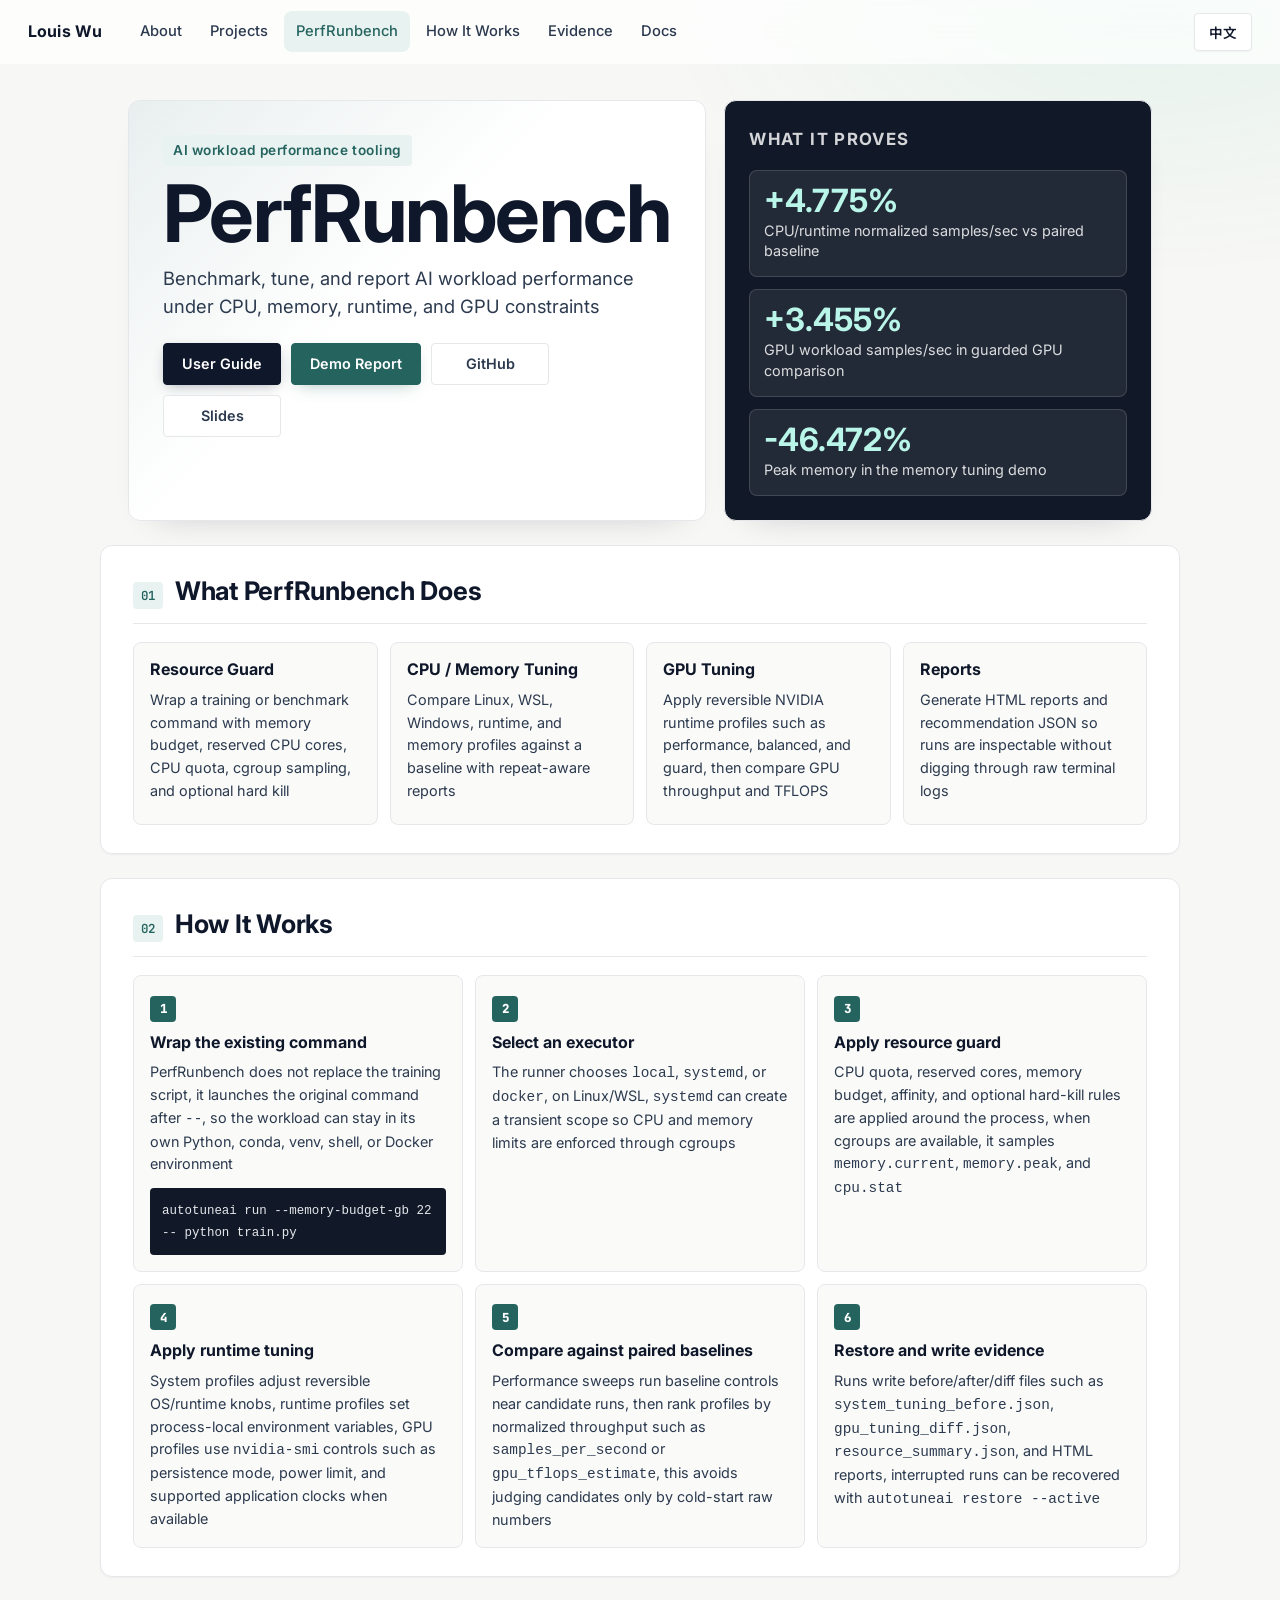
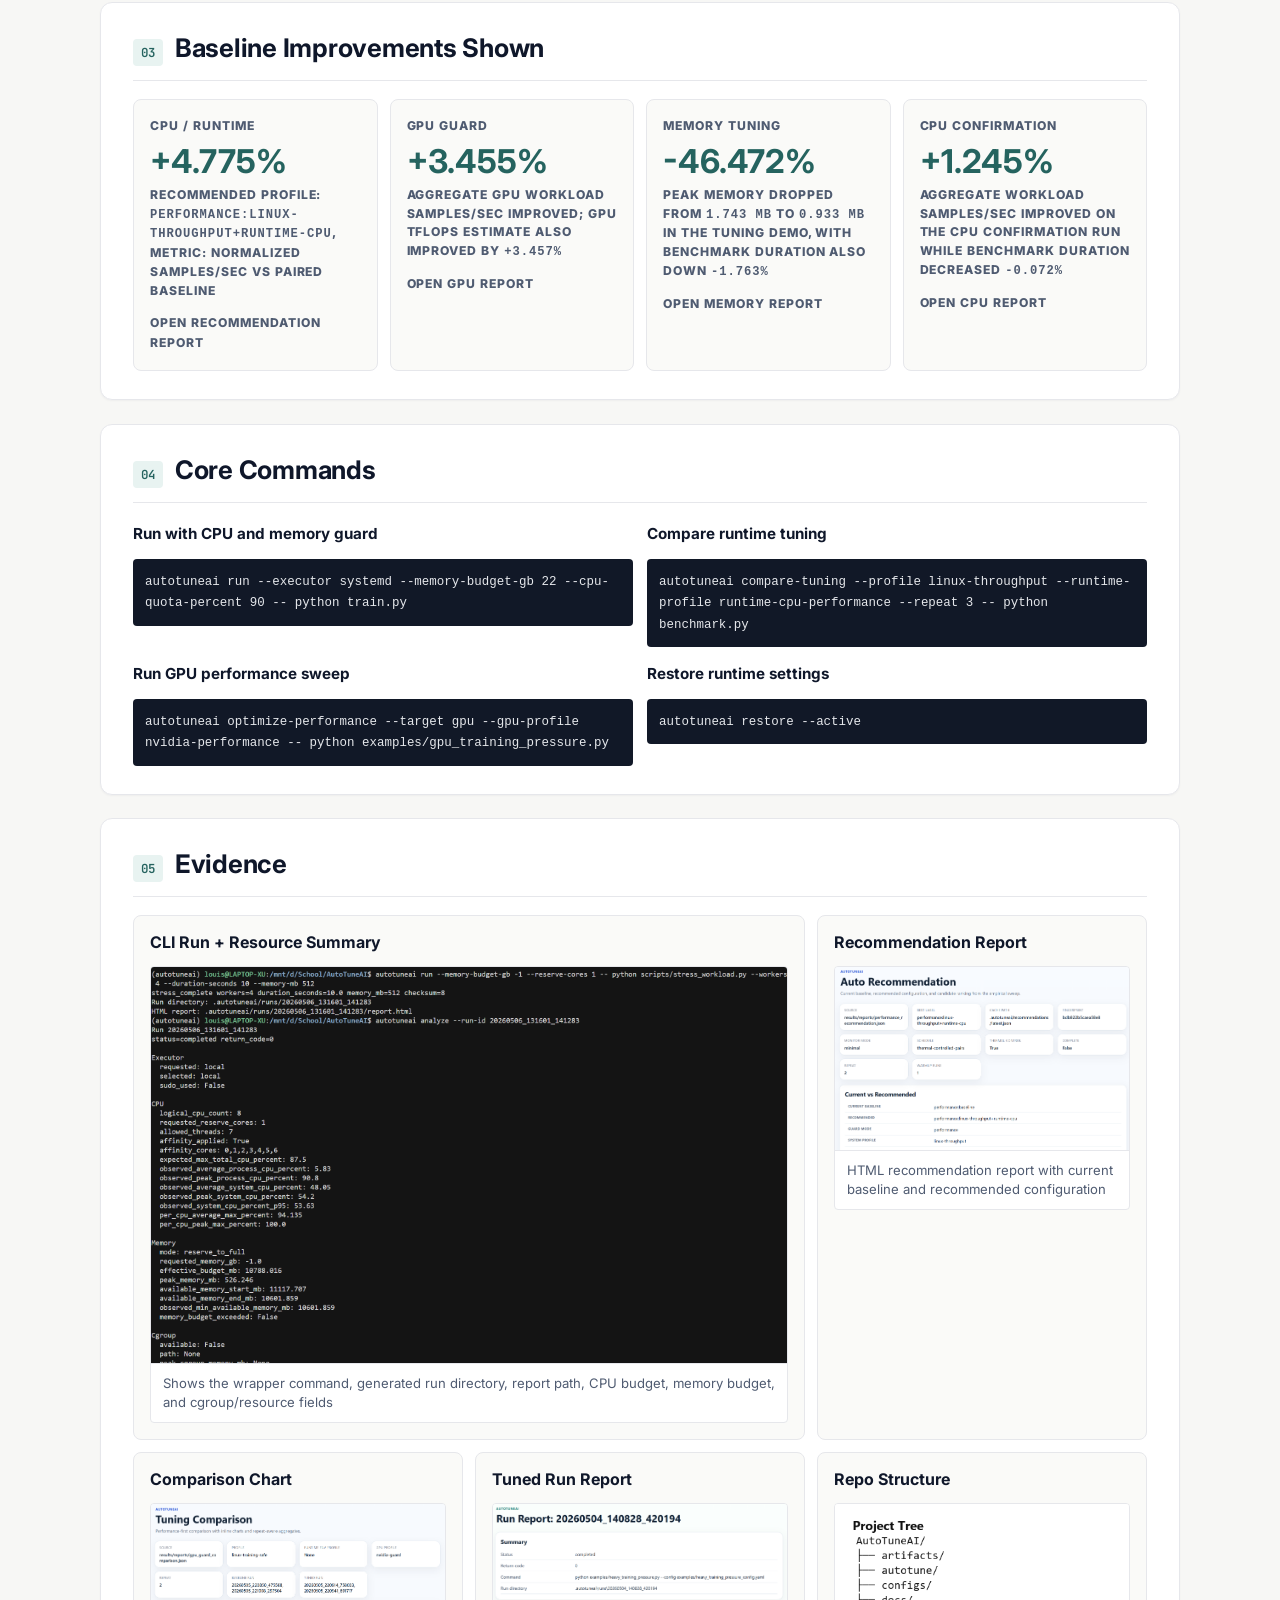
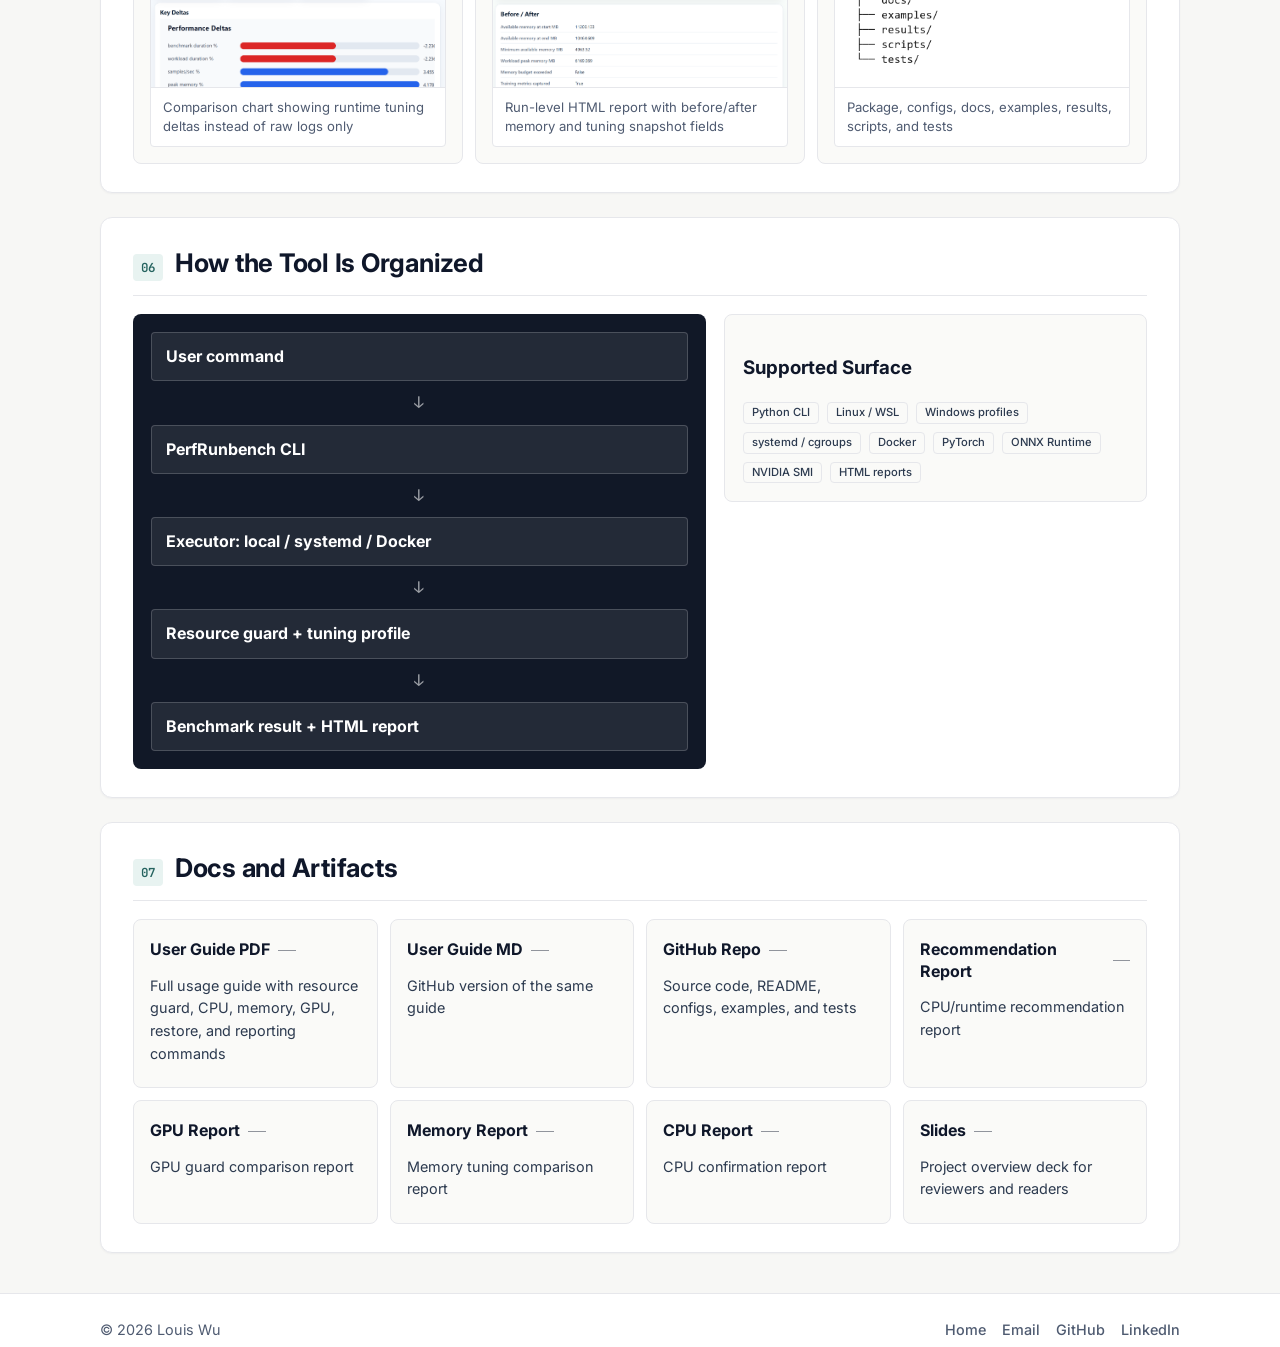
==== ai-systems.html @ 283fecc7 "Track section and component views" ====
<!DOCTYPE html>
<html lang="en">
<head>
  <meta charset="UTF-8">
  <meta name="viewport" content="width=device-width, initial-scale=1.0">
  <meta name="description" content="PerfRunbench project page: resource guard, CPU tuning, memory tuning, GPU tuning, benchmark automation, and HTML reports.">
  <title class="lang-en">PerfRunbench - AI Performance Tooling</title>
  <title class="lang-zh-TW">PerfRunbench - AI 效能工具</title>
  <link rel="preconnect" href="https://fonts.googleapis.com">
  <link rel="preconnect" href="https://fonts.gstatic.com" crossorigin>
  <link href="https://fonts.googleapis.com/css2?family=Inter:wght@400;500;600;700;800&family=Noto+Sans+TC:wght@400;500;700;800&family=JetBrains+Mono:wght@400;500&display=swap" rel="stylesheet">
  <link rel="stylesheet" href="styles.css">

  <!-- Google Analytics -->
  <script async src="https://www.googletagmanager.com/gtag/js?id=G-3Z41G18VKJ"></script>
  <script>
    window.dataLayer = window.dataLayer || [];
    function gtag(){dataLayer.push(arguments);}
    gtag('js', new Date());
    gtag('config', 'G-3Z41G18VKJ');
  </script>
</head>
<body class="lang-en systems-page">

  <header class="topbar" id="topbar">
    <a href="index.html#top" class="brand" aria-label="Home">
      <span class="brand-name">Louis Wu</span>
    </a>

    <nav class="nav-links" aria-label="Primary">
      <a href="index.html#about"><span class="lang-en">About</span><span class="lang-zh-TW">關於</span></a>
      <a href="index.html#projects"><span class="lang-en">Projects</span><span class="lang-zh-TW">專案</span></a>
      <a class="active" href="ai-systems.html">PerfRunbench</a>
      <a href="#how-it-works"><span class="lang-en">How It Works</span><span class="lang-zh-TW">運作方式</span></a>
      <a href="#evidence"><span class="lang-en">Evidence</span><span class="lang-zh-TW">佐證</span></a>
      <a href="#docs"><span class="lang-en">Docs</span><span class="lang-zh-TW">文件</span></a>
    </nav>

    <div class="topbar-actions">
      <button id="lang-switch" type="button" aria-label="Switch language">
        <span id="lang-switch-label">中文</span>
      </button>
      <button id="nav-toggle" class="nav-toggle" type="button" aria-label="Open menu" aria-expanded="false">
        <span></span><span></span><span></span>
      </button>
    </div>
  </header>

  <main id="top">
    <section class="project-hero reveal" data-analytics-section="perfrunbench_hero">
      <div class="project-hero-copy">
        <span class="eyebrow">
          <span class="lang-en">AI workload performance tooling</span>
          <span class="lang-zh-TW">AI 工作負載效能工具</span>
        </span>
        <h1>PerfRunbench</h1>
        <p class="project-lede">
          <span class="lang-en">Benchmark, tune, and report AI workload performance under CPU, memory, runtime, and GPU constraints</span>
          <span class="lang-zh-TW">在 CPU、記憶體、runtime 與 GPU 條件限制下，對 AI 工作負載進行 benchmark、調校與報告產出</span>
        </p>
        <div class="project-actions">
          <a class="btn btn-primary" href="assets/perfrunbench/docs/perfrunbench-user-guide.pdf" target="_blank" rel="noopener">
            <span class="lang-en">User Guide</span>
            <span class="lang-zh-TW">使用指南</span>
          </a>
          <a class="btn btn-secondary" href="assets/perfrunbench/reports/report-comparison.html" target="_blank" rel="noopener">
            <span class="lang-en">Demo Report</span>
            <span class="lang-zh-TW">Demo 報告</span>
          </a>
          <a class="btn btn-ghost" href="https://github.com/xuwwwww/PerfRunbench" target="_blank" rel="noopener">GitHub</a>
          <a class="btn btn-ghost" href="assets/perfrunbench/docs/perfrunbench-slides.pdf" target="_blank" rel="noopener">
            <span class="lang-en">Slides</span>
            <span class="lang-zh-TW">簡報</span>
          </a>
        </div>
      </div>
      <div class="project-hero-panel">
        <h2>
          <span class="lang-en">What it proves</span>
          <span class="lang-zh-TW">目前佐證</span>
        </h2>
        <div class="metric-list">
          <div>
            <strong>+4.775%</strong>
            <span class="lang-en">CPU/runtime normalized samples/sec vs paired baseline</span>
            <span class="lang-zh-TW">CPU/runtime normalized samples/sec 相較 paired baseline 提升</span>
          </div>
          <div>
            <strong>+3.455%</strong>
            <span class="lang-en">GPU workload samples/sec in guarded GPU comparison</span>
            <span class="lang-zh-TW">GPU guard comparison 中 workload samples/sec 提升</span>
          </div>
          <div>
            <strong>-46.472%</strong>
            <span class="lang-en">Peak memory in the memory tuning demo</span>
            <span class="lang-zh-TW">memory tuning demo 中 peak memory 降低</span>
          </div>
        </div>
      </div>
    </section>

    <section class="card-section reveal" data-analytics-section="perfrunbench_proof">
      <div class="section-head">
        <span class="section-tag">01</span>
        <h2 class="section-title">
          <span class="lang-en">What PerfRunbench Does</span>
          <span class="lang-zh-TW">PerfRunbench 能做什麼</span>
        </h2>
      </div>
      <div class="capability-grid">
        <article class="systems-card">
          <h3>Resource Guard</h3>
          <p>
            <span class="lang-en">Wrap a training or benchmark command with memory budget, reserved CPU cores, CPU quota, cgroup sampling, and optional hard kill</span>
            <span class="lang-zh-TW">包住原本的 training 或 benchmark command，加入 memory budget、reserved CPU cores、CPU quota、cgroup sampling 與 optional hard kill</span>
          </p>
        </article>
        <article class="systems-card">
          <h3>CPU / Memory Tuning</h3>
          <p>
            <span class="lang-en">Compare Linux, WSL, Windows, runtime, and memory profiles against a baseline with repeat-aware reports</span>
            <span class="lang-zh-TW">把 Linux、WSL、Windows、runtime、memory profiles 跟 baseline 比較，並輸出 repeat-aware reports</span>
          </p>
        </article>
        <article class="systems-card">
          <h3>GPU Tuning</h3>
          <p>
            <span class="lang-en">Apply reversible NVIDIA runtime profiles such as performance, balanced, and guard, then compare GPU throughput and TFLOPS</span>
            <span class="lang-zh-TW">套用可還原的 NVIDIA runtime profiles，例如 performance、balanced、guard，並比較 GPU throughput 與 TFLOPS</span>
          </p>
        </article>
        <article class="systems-card">
          <h3>Reports</h3>
          <p>
            <span class="lang-en">Generate HTML reports and recommendation JSON so runs are inspectable without digging through raw terminal logs</span>
            <span class="lang-zh-TW">產生 HTML reports 與 recommendation JSON，讓結果不用翻 raw terminal logs 也能檢查</span>
          </p>
        </article>
      </div>
    </section>

    <section id="how-it-works" class="card-section reveal">
      <div class="section-head">
        <span class="section-tag">02</span>
        <h2 class="section-title">
          <span class="lang-en">How It Works</span>
          <span class="lang-zh-TW">如何做到</span>
        </h2>
      </div>
      <div class="mechanism-grid">
        <article class="mechanism-card">
          <span class="mechanism-step">1</span>
          <h3>
            <span class="lang-en">Wrap the existing command</span>
            <span class="lang-zh-TW">包住原本的 command</span>
          </h3>
          <p>
            <span class="lang-en">PerfRunbench does not replace the training script, it launches the original command after <code>--</code>, so the workload can stay in its own Python, conda, venv, shell, or Docker environment</span>
            <span class="lang-zh-TW">PerfRunbench 不取代 training script，而是在 <code>--</code> 後啟動原本的 command，因此 workload 可以保留自己的 Python、conda、venv、shell 或 Docker 環境</span>
          </p>
          <pre class="code-block"><code>autotuneai run --memory-budget-gb 22 -- python train.py</code></pre>
        </article>
        <article class="mechanism-card">
          <span class="mechanism-step">2</span>
          <h3>
            <span class="lang-en">Select an executor</span>
            <span class="lang-zh-TW">選擇 executor</span>
          </h3>
          <p>
            <span class="lang-en">The runner chooses <code>local</code>, <code>systemd</code>, or <code>docker</code>, on Linux/WSL, <code>systemd</code> can create a transient scope so CPU and memory limits are enforced through cgroups</span>
            <span class="lang-zh-TW">Runner 會選擇 <code>local</code>、<code>systemd</code> 或 <code>docker</code>，在 Linux/WSL 上，<code>systemd</code> 可以建立 transient scope，透過 cgroups 執行 CPU 與 memory limits</span>
          </p>
        </article>
        <article class="mechanism-card">
          <span class="mechanism-step">3</span>
          <h3>
            <span class="lang-en">Apply resource guard</span>
            <span class="lang-zh-TW">套用 resource guard</span>
          </h3>
          <p>
            <span class="lang-en">CPU quota, reserved cores, memory budget, affinity, and optional hard-kill rules are applied around the process, when cgroups are available, it samples <code>memory.current</code>, <code>memory.peak</code>, and <code>cpu.stat</code></span>
            <span class="lang-zh-TW">在 process 外層套用 CPU quota、reserved cores、memory budget、affinity 與 optional hard-kill，若可使用 cgroups，會取樣 <code>memory.current</code>、<code>memory.peak</code> 與 <code>cpu.stat</code></span>
          </p>
        </article>
        <article class="mechanism-card">
          <span class="mechanism-step">4</span>
          <h3>
            <span class="lang-en">Apply runtime tuning</span>
            <span class="lang-zh-TW">套用 runtime tuning</span>
          </h3>
          <p>
            <span class="lang-en">System profiles adjust reversible OS/runtime knobs, runtime profiles set process-local environment variables, GPU profiles use <code>nvidia-smi</code> controls such as persistence mode, power limit, and supported application clocks when available</span>
            <span class="lang-zh-TW">System profiles 會調整可還原的 OS/runtime knobs；runtime profiles 會設定 process-local environment variables；GPU profiles 會在可用時透過 <code>nvidia-smi</code> 控制 persistence mode、power limit 與 supported application clocks</span>
          </p>
        </article>
        <article class="mechanism-card">
          <span class="mechanism-step">5</span>
          <h3>
            <span class="lang-en">Compare against paired baselines</span>
            <span class="lang-zh-TW">用 paired baselines 比較</span>
          </h3>
          <p>
            <span class="lang-en">Performance sweeps run baseline controls near candidate runs, then rank profiles by normalized throughput such as <code>samples_per_second</code> or <code>gpu_tflops_estimate</code>, this avoids judging candidates only by cold-start raw numbers</span>
            <span class="lang-zh-TW">Performance sweeps 會在 candidate 附近插入 baseline controls，再用 normalized throughput，例如 <code>samples_per_second</code> 或 <code>gpu_tflops_estimate</code> 排名，避免只看 cold-start raw numbers</span>
          </p>
        </article>
        <article class="mechanism-card">
          <span class="mechanism-step">6</span>
          <h3>
            <span class="lang-en">Restore and write evidence</span>
            <span class="lang-zh-TW">還原並輸出佐證</span>
          </h3>
          <p>
            <span class="lang-en">Runs write before/after/diff files such as <code>system_tuning_before.json</code>, <code>gpu_tuning_diff.json</code>, <code>resource_summary.json</code>, and HTML reports, interrupted runs can be recovered with <code>autotuneai restore --active</code></span>
            <span class="lang-zh-TW">每次 run 會輸出 before/after/diff 檔案，例如 <code>system_tuning_before.json</code>、<code>gpu_tuning_diff.json</code>、<code>resource_summary.json</code> 與 HTML reports，中斷後可用 <code>autotuneai restore --active</code> 復原</span>
          </p>
        </article>
      </div>
    </section>

    <section class="card-section reveal" data-analytics-section="perfrunbench_improvements">
      <div class="section-head">
        <span class="section-tag">03</span>
        <h2 class="section-title">
          <span class="lang-en">Baseline Improvements Shown</span>
          <span class="lang-zh-TW">目前 baseline improvement 佐證</span>
        </h2>
      </div>
      <div class="proof-grid">
        <article class="proof-card">
          <span>CPU / Runtime</span>
          <strong>+4.775%</strong>
          <p>
            <span class="lang-en">Recommended profile: <code>performance:linux-throughput+runtime-cpu</code>, metric: normalized samples/sec vs paired baseline</span>
            <span class="lang-zh-TW">推薦 profile：<code>performance:linux-throughput+runtime-cpu</code>，指標是相對 paired baseline 的 normalized samples/sec</span>
          </p>
          <a href="assets/perfrunbench/reports/report-comparison.html" target="_blank" rel="noopener">
            <span class="lang-en">Open recommendation report</span>
            <span class="lang-zh-TW">開啟 recommendation report</span>
          </a>
        </article>
        <article class="proof-card">
          <span>GPU Guard</span>
          <strong>+3.455%</strong>
          <p>
            <span class="lang-en">Aggregate GPU workload samples/sec improved; GPU TFLOPS estimate also improved by <code>+3.457%</code></span>
            <span class="lang-zh-TW">Aggregate GPU workload samples/sec 提升；GPU TFLOPS estimate 也提升 <code>+3.457%</code></span>
          </p>
          <a href="assets/perfrunbench/reports/gpu-guard-comparison.html" target="_blank" rel="noopener">
            <span class="lang-en">Open GPU report</span>
            <span class="lang-zh-TW">開啟 GPU report</span>
          </a>
        </article>
        <article class="proof-card">
          <span>Memory Tuning</span>
          <strong>-46.472%</strong>
          <p>
            <span class="lang-en">Peak memory dropped from <code>1.743 MB</code> to <code>0.933 MB</code> in the tuning demo, with benchmark duration also down <code>-1.763%</code></span>
            <span class="lang-zh-TW">在 tuning demo 中，peak memory 從 <code>1.743 MB</code> 降到 <code>0.933 MB</code>，benchmark duration 也下降 <code>-1.763%</code></span>
          </p>
          <a href="assets/perfrunbench/reports/memory-tuning-comparison.html" target="_blank" rel="noopener">
            <span class="lang-en">Open memory report</span>
            <span class="lang-zh-TW">開啟 memory report</span>
          </a>
        </article>
        <article class="proof-card">
          <span>CPU Confirmation</span>
          <strong>+1.245%</strong>
          <p>
            <span class="lang-en">Aggregate workload samples/sec improved on the CPU confirmation run while benchmark duration decreased <code>-0.072%</code></span>
            <span class="lang-zh-TW">CPU confirmation run 的 aggregate workload samples/sec 提升，同時 benchmark duration 下降 <code>-0.072%</code></span>
          </p>
          <a href="assets/perfrunbench/reports/cpu-performance-confirm.html" target="_blank" rel="noopener">
            <span class="lang-en">Open CPU report</span>
            <span class="lang-zh-TW">開啟 CPU report</span>
          </a>
        </article>
      </div>
    </section>

    <section class="card-section reveal" data-analytics-section="perfrunbench_commands">
      <div class="section-head">
        <span class="section-tag">04</span>
        <h2 class="section-title">
          <span class="lang-en">Core Commands</span>
          <span class="lang-zh-TW">核心指令</span>
        </h2>
      </div>
      <div class="command-grid">
        <div>
          <h3>
            <span class="lang-en">Run with CPU and memory guard</span>
            <span class="lang-zh-TW">使用 CPU 與 memory guard 執行</span>
          </h3>
          <pre class="code-block"><code>autotuneai run --executor systemd --memory-budget-gb 22 --cpu-quota-percent 90 -- python train.py</code></pre>
        </div>
        <div>
          <h3>
            <span class="lang-en">Compare runtime tuning</span>
            <span class="lang-zh-TW">比較 runtime tuning</span>
          </h3>
          <pre class="code-block"><code>autotuneai compare-tuning --profile linux-throughput --runtime-profile runtime-cpu-performance --repeat 3 -- python benchmark.py</code></pre>
        </div>
        <div>
          <h3>
            <span class="lang-en">Run GPU performance sweep</span>
            <span class="lang-zh-TW">執行 GPU performance sweep</span>
          </h3>
          <pre class="code-block"><code>autotuneai optimize-performance --target gpu --gpu-profile nvidia-performance -- python examples/gpu_training_pressure.py</code></pre>
        </div>
        <div>
          <h3>
            <span class="lang-en">Restore runtime settings</span>
            <span class="lang-zh-TW">還原 runtime settings</span>
          </h3>
          <pre class="code-block"><code>autotuneai restore --active</code></pre>
        </div>
      </div>
    </section>

    <section id="evidence" class="card-section reveal">
      <div class="section-head">
        <span class="section-tag">05</span>
        <h2 class="section-title">
          <span class="lang-en">Evidence</span>
          <span class="lang-zh-TW">佐證</span>
        </h2>
      </div>
      <div class="evidence-grid">
        <article class="evidence-card evidence-card-wide">
          <h3>
            <span class="lang-en">CLI Run + Resource Summary</span>
            <span class="lang-zh-TW">CLI 執行與 resource summary</span>
          </h3>
          <figure class="evidence-figure">
            <img src="assets/perfrunbench/screenshots/perfrunbench-cli-run.png" alt="PerfRunbench CLI run and resource analysis output">
            <figcaption>
              <span class="lang-en">Shows the wrapper command, generated run directory, report path, CPU budget, memory budget, and cgroup/resource fields</span>
              <span class="lang-zh-TW">顯示 wrapper command、產生的 run directory、report path、CPU budget、memory budget 與 cgroup/resource 欄位</span>
            </figcaption>
          </figure>
        </article>
        <article class="evidence-card">
          <h3>
            <span class="lang-en">Recommendation Report</span>
            <span class="lang-zh-TW">Recommendation report</span>
          </h3>
          <figure class="evidence-figure">
            <img src="assets/perfrunbench/screenshots/perfrunbench-report-home.png" alt="PerfRunbench auto recommendation report">
            <figcaption>
              <span class="lang-en">HTML recommendation report with current baseline and recommended configuration</span>
              <span class="lang-zh-TW">HTML recommendation report，包含 current baseline 與 recommended configuration</span>
            </figcaption>
          </figure>
        </article>
        <article class="evidence-card">
          <h3>
            <span class="lang-en">Comparison Chart</span>
            <span class="lang-zh-TW">Comparison chart</span>
          </h3>
          <figure class="evidence-figure">
            <img src="assets/perfrunbench/screenshots/perfrunbench-comparison-chart.png" alt="PerfRunbench tuning comparison chart">
            <figcaption>
              <span class="lang-en">Comparison chart showing runtime tuning deltas instead of raw logs only</span>
              <span class="lang-zh-TW">以 chart 顯示 runtime tuning deltas，而不只是 raw logs</span>
            </figcaption>
          </figure>
        </article>
        <article class="evidence-card">
          <h3>
            <span class="lang-en">Tuned Run Report</span>
            <span class="lang-zh-TW">Tuned run report</span>
          </h3>
          <figure class="evidence-figure">
            <img src="assets/perfrunbench/screenshots/latest_tuned_run_report.png" alt="PerfRunbench tuned run report">
            <figcaption>
              <span class="lang-en">Run-level HTML report with before/after memory and tuning snapshot fields</span>
              <span class="lang-zh-TW">Run-level HTML report，包含 before/after memory 與 tuning snapshot 欄位</span>
            </figcaption>
          </figure>
        </article>
        <article class="evidence-card">
          <h3>
            <span class="lang-en">Repo Structure</span>
            <span class="lang-zh-TW">Repo 結構</span>
          </h3>
          <figure class="evidence-figure">
            <img src="assets/perfrunbench/screenshots/perfrunbench-repo-structure.png" alt="PerfRunbench repository structure">
            <figcaption>
              <span class="lang-en">Package, configs, docs, examples, results, scripts, and tests</span>
              <span class="lang-zh-TW">包含 package、configs、docs、examples、results、scripts 與 tests</span>
            </figcaption>
          </figure>
        </article>
      </div>
    </section>

    <section class="card-section reveal" data-analytics-section="perfrunbench_architecture">
      <div class="section-head">
        <span class="section-tag">06</span>
        <h2 class="section-title">
          <span class="lang-en">How the Tool Is Organized</span>
          <span class="lang-zh-TW">工具架構</span>
        </h2>
      </div>
      <div class="architecture-layout compact-architecture">
        <div class="architecture-flow" aria-label="PerfRunbench architecture flow">
          <div class="flow-node">
            <span class="lang-en">User command</span>
            <span class="lang-zh-TW">使用者 command</span>
          </div>
          <div class="flow-arrow">↓</div>
          <div class="flow-node">PerfRunbench CLI</div>
          <div class="flow-arrow">↓</div>
          <div class="flow-node">Executor: local / systemd / Docker</div>
          <div class="flow-arrow">↓</div>
          <div class="flow-node">
            <span class="lang-en">Resource guard + tuning profile</span>
            <span class="lang-zh-TW">Resource guard + tuning profile</span>
          </div>
          <div class="flow-arrow">↓</div>
          <div class="flow-node">
            <span class="lang-en">Benchmark result + HTML report</span>
            <span class="lang-zh-TW">Benchmark result + HTML report</span>
          </div>
        </div>
        <div class="stack-panel">
          <h3>
            <span class="lang-en">Supported Surface</span>
            <span class="lang-zh-TW">支援範圍</span>
          </h3>
          <div class="stack-list">
            <span class="tag">Python CLI</span>
            <span class="tag">Linux / WSL</span>
            <span class="tag">Windows profiles</span>
            <span class="tag">systemd / cgroups</span>
            <span class="tag">Docker</span>
            <span class="tag">PyTorch</span>
            <span class="tag">ONNX Runtime</span>
            <span class="tag">NVIDIA SMI</span>
            <span class="tag">HTML reports</span>
          </div>
        </div>
      </div>
    </section>

    <section id="docs" class="card-section reveal">
      <div class="section-head">
        <span class="section-tag">07</span>
        <h2 class="section-title">
          <span class="lang-en">Docs and Artifacts</span>
          <span class="lang-zh-TW">文件與成果</span>
        </h2>
      </div>
      <div class="link-grid docs-grid">
        <a class="link-card" href="assets/perfrunbench/docs/perfrunbench-user-guide.pdf" target="_blank" rel="noopener">
          <h3><span class="lang-en">User Guide PDF</span><span class="lang-zh-TW">使用指南 PDF</span></h3>
          <p><span class="lang-en">Full usage guide with resource guard, CPU, memory, GPU, restore, and reporting commands</span><span class="lang-zh-TW">完整使用指南，包含 resource guard、CPU、memory、GPU、restore 與 reporting commands</span></p>
        </a>
        <a class="link-card" href="https://github.com/xuwwwww/PerfRunbench/blob/main/USER_GUIDE.md" target="_blank" rel="noopener">
          <h3>User Guide MD</h3>
          <p><span class="lang-en">GitHub version of the same guide</span><span class="lang-zh-TW">GitHub 上的 Markdown 版使用指南</span></p>
        </a>
        <a class="link-card" href="https://github.com/xuwwwww/PerfRunbench" target="_blank" rel="noopener">
          <h3>GitHub Repo</h3>
          <p><span class="lang-en">Source code, README, configs, examples, and tests</span><span class="lang-zh-TW">原始碼、README、configs、examples 與 tests</span></p>
        </a>
        <a class="link-card" href="assets/perfrunbench/reports/report-comparison.html" target="_blank" rel="noopener">
          <h3><span class="lang-en">Recommendation Report</span><span class="lang-zh-TW">Recommendation report</span></h3>
          <p><span class="lang-en">CPU/runtime recommendation report</span><span class="lang-zh-TW">CPU/runtime recommendation report</span></p>
        </a>
        <a class="link-card" href="assets/perfrunbench/reports/gpu-guard-comparison.html" target="_blank" rel="noopener">
          <h3>GPU Report</h3>
          <p><span class="lang-en">GPU guard comparison report</span><span class="lang-zh-TW">GPU guard comparison report</span></p>
        </a>
        <a class="link-card" href="assets/perfrunbench/reports/memory-tuning-comparison.html" target="_blank" rel="noopener">
          <h3>Memory Report</h3>
          <p><span class="lang-en">Memory tuning comparison report</span><span class="lang-zh-TW">Memory tuning comparison report</span></p>
        </a>
        <a class="link-card" href="assets/perfrunbench/reports/cpu-performance-confirm.html" target="_blank" rel="noopener">
          <h3>CPU Report</h3>
          <p><span class="lang-en">CPU confirmation report</span><span class="lang-zh-TW">CPU confirmation report</span></p>
        </a>
        <a class="link-card" href="assets/perfrunbench/docs/perfrunbench-slides.pdf" target="_blank" rel="noopener">
          <h3><span class="lang-en">Slides</span><span class="lang-zh-TW">簡報</span></h3>
          <p><span class="lang-en">Project overview deck for reviewers and readers</span><span class="lang-zh-TW">給審閱者與讀者快速了解專案的簡報</span></p>
        </a>
      </div>
    </section>
  </main>

  <footer class="site-footer">
    <div class="footer-inner">
      <div>© 2026 Louis Wu</div>
      <div class="footer-links">
        <a href="index.html">Home</a>
        <a href="mailto:louis20030920@gmail.com">Email</a>
        <a href="https://github.com/xuwwwww" target="_blank" rel="noopener">GitHub</a>
        <a href="https://www.linkedin.com/in/louis-wu-65ba6b270/" target="_blank" rel="noopener">LinkedIn</a>
      </div>
    </div>
  </footer>

  <div class="modal-backdrop" id="project-modal" aria-hidden="true">
    <div class="modal-panel" role="dialog" aria-modal="true" aria-labelledby="modal-title">
      <button class="modal-close" id="modal-close" aria-label="Close">
        <span aria-hidden="true">×</span>
      </button>
      <div class="modal-scroll">
        <div class="modal-header">
          <span class="modal-period" id="modal-period"></span>
          <h2 id="modal-title"></h2>
          <p class="modal-org" id="modal-org"></p>
          <div class="tag-row" id="modal-tags"></div>
        </div>
        <div class="modal-body">
          <p id="modal-summary"></p>
          <div id="modal-sections"></div>
        </div>
      </div>
    </div>
  </div>

  <script src="scripts.js"></script>
</body>
</html>
---- styles.css ----
/* =========================================================
   Louis Wu — Portfolio
   Design tokens
   ========================================================= */
:root {
  --bg: #f7f7f5;
  --bg-soft: #ffffff;
  --bg-elev: #ffffff;
  --surface: #ffffff;
  --surface-2: #fafaf8;
  --border: #e6e7eb;
  --border-strong: #d1d5db;
  --text: #0f172a;
  --text-2: #2c3a4f;
  --text-3: #4f5b71;
  --text-4: #7c8aa1;
  --accent: #25635f;
  --accent-2: #1d4f4c;
  --accent-soft: #e8f3f1;
  --success: #16a34a;
  --shadow-sm: 0 1px 2px rgba(15, 23, 42, 0.04);
  --shadow-md: 0 6px 24px -8px rgba(15, 23, 42, 0.12), 0 2px 6px -2px rgba(15, 23, 42, 0.06);
  --shadow-lg: 0 24px 60px -20px rgba(15, 23, 42, 0.25), 0 8px 18px -8px rgba(15, 23, 42, 0.12);
  --radius-sm: 4px;
  --radius: 8px;
  --radius-lg: 12px;
  --max-width: 1080px;
  --nav-height: 64px;
  --nav-height-mobile: 56px;
  --ease: cubic-bezier(0.22, 0.61, 0.36, 1);
  --ease-out: cubic-bezier(0.16, 1, 0.3, 1);
}

* { box-sizing: border-box; }

html {
  scroll-behavior: smooth;
  scroll-padding-top: calc(var(--nav-height) + 12px);
  background: var(--bg);
}

body {
  margin: 0;
  font-family: 'Inter', 'Noto Sans TC', 'Segoe UI', system-ui, sans-serif;
  color: var(--text);
  background:
    radial-gradient(1200px 600px at 12% -10%, rgba(99, 102, 241, 0.10), transparent 60%),
    radial-gradient(900px 500px at 90% 0%, rgba(16, 185, 129, 0.07), transparent 55%),
    var(--bg);
  line-height: 1.7;
  font-size: 16px;
  -webkit-font-smoothing: antialiased;
  text-rendering: optimizeLegibility;
  -webkit-text-size-adjust: 100%;
  transition: opacity 0.32s var(--ease);
}

body.lang-zh-TW { font-family: 'Noto Sans TC', 'Inter', 'Segoe UI', system-ui, sans-serif; }
body.lang-zh-TW { letter-spacing: 0.01em; }
body.lang-en .lang-zh-TW { display: none; }
body.lang-zh-TW .lang-en { display: none; }

a { color: var(--accent); text-decoration: none; transition: color 0.18s var(--ease); }
a:hover { color: var(--accent-2); }

img { max-width: 100%; display: block; }

p { margin: 0.4em 0; }

::selection { background: rgba(99, 102, 241, 0.22); color: var(--text); }

/* Page transition fade for language switch */
body.page-lang-switching { opacity: 0; }

/* =========================================================
   Top Navigation
   ========================================================= */
.topbar {
  position: sticky;
  top: 0;
  z-index: 100;
  height: var(--nav-height);
  display: flex;
  align-items: center;
  gap: 18px;
  padding: 0 28px;
  background: rgba(255, 255, 255, 0.72);
  backdrop-filter: saturate(180%) blur(14px);
  -webkit-backdrop-filter: saturate(180%) blur(14px);
  border-bottom: 1px solid transparent;
  transition: border-color 0.25s var(--ease), background 0.25s var(--ease), box-shadow 0.25s var(--ease);
}
.topbar.scrolled {
  border-bottom-color: var(--border);
  box-shadow: 0 1px 0 rgba(15, 23, 42, 0.02);
}

.brand {
  display: inline-flex;
  align-items: center;
  color: var(--text);
  font-weight: 700;
  letter-spacing: 0.01em;
}
.brand:hover { color: var(--text); }
.brand-name { font-size: 1rem; }

.nav-links {
  display: flex;
  align-items: center;
  gap: 4px;
  margin-left: 8px;
}
.nav-links a {
  color: var(--text-2);
  font-size: 0.92rem;
  font-weight: 500;
  padding: 8px 12px;
  border-radius: 8px;
  transition: background 0.18s var(--ease), color 0.18s var(--ease);
  white-space: nowrap;
}
.nav-links a:hover {
  background: rgba(15, 23, 42, 0.05);
  color: var(--text);
}
.nav-links a.active {
  color: var(--accent);
  background: var(--accent-soft);
}

.topbar-actions {
  margin-left: auto;
  display: flex;
  align-items: center;
  gap: 10px;
}

#lang-switch {
  display: inline-flex;
  align-items: center;
  gap: 6px;
  padding: 8px 14px;
  font-family: inherit;
  font-size: 0.85rem;
  font-weight: 600;
  color: var(--text);
  background: var(--surface);
  border: 1px solid var(--border);
  border-radius: var(--radius-sm);
  cursor: pointer;
  transition: all 0.2s var(--ease);
  box-shadow: var(--shadow-sm);
}
#lang-switch:hover {
  border-color: var(--accent);
  color: var(--accent);
  transform: translateY(-1px);
  box-shadow: 0 6px 14px -8px rgba(37, 99, 95, 0.42);
}
#lang-switch:active { transform: translateY(0); }
#lang-switch.active-switch {
  animation: pulseEffect 0.32s var(--ease-out);
}
@keyframes pulseEffect {
  0% { transform: scale(1); }
  50% { transform: scale(1.08); }
  100% { transform: scale(1); }
}

.nav-toggle {
  display: none;
  flex-direction: column;
  justify-content: center;
  gap: 4px;
  width: 36px;
  height: 36px;
  padding: 8px;
  background: transparent;
  border: 1px solid var(--border);
  border-radius: var(--radius-sm);
  cursor: pointer;
}
.nav-toggle span {
  display: block;
  height: 2px;
  background: var(--text);
  border-radius: 2px;
  transition: all 0.2s var(--ease);
}

/* =========================================================
   Reveal-on-scroll
   Only applies when JS has primed the page (.js-reveal on <html>).
   This guarantees content is visible if JS / IO is slow or blocked.
   ========================================================= */
.js-reveal .reveal {
  opacity: 0;
  transform: translateY(18px);
  transition: opacity 0.7s var(--ease-out), transform 0.7s var(--ease-out);
  will-change: opacity, transform;
}
.js-reveal .reveal.visible {
  opacity: 1;
  transform: translateY(0);
}

/* =========================================================
   Hero
   ========================================================= */
.hero {
  max-width: var(--max-width);
  margin: 36px auto 24px;
  padding: 0 28px;
}
.hero-grid {
  display: grid;
  grid-template-columns: minmax(220px, 280px) 1fr;
  gap: 40px;
  align-items: center;
  padding: 28px;
  background: var(--surface);
  border: 1px solid var(--border);
  border-radius: var(--radius-lg);
  box-shadow: 0 10px 30px -22px rgba(15, 23, 42, 0.28);
  position: relative;
  overflow: hidden;
}
.hero-grid::before {
  content: "";
  position: absolute;
  inset: 0;
  background:
    radial-gradient(460px 220px at 100% 0%, rgba(37, 99, 95, 0.07), transparent 70%),
    radial-gradient(360px 200px at 0% 100%, rgba(15, 23, 42, 0.035), transparent 70%);
  pointer-events: none;
}

.hero-photo-wrap {
  position: relative;
  width: 100%;
  aspect-ratio: 1 / 1;
  max-width: 280px;
  margin: 0 auto;
  cursor: pointer;
}
.hero-photo {
  width: 100%;
  height: 100%;
  object-fit: cover;
  object-position: center top;
  border-radius: var(--radius-lg);
  border: 1px solid var(--border);
  box-shadow: var(--shadow-md);
  position: relative;
  z-index: 1;
}
.hero-photo-glow {
  position: absolute;
  inset: -10px;
  background: linear-gradient(135deg, rgba(37, 99, 95, 0.22), rgba(15, 23, 42, 0.08));
  filter: blur(24px);
  border-radius: var(--radius-lg);
  z-index: 0;
  opacity: 0.55;
}

.hero-content { position: relative; z-index: 1; }
.eyebrow {
  display: inline-block;
  font-size: 0.85rem;
  font-weight: 600;
  color: var(--accent);
  letter-spacing: 0.04em;
  margin: 0 0 10px;
  padding: 4px 10px;
  background: var(--accent-soft);
  border-radius: var(--radius-sm);
}
.hero-name {
  font-size: clamp(2.2rem, 4vw, 3.2rem);
  font-weight: 800;
  letter-spacing: -0.02em;
  line-height: 1.05;
  margin: 0 0 12px;
  color: var(--text);
}
.hero-tagline {
  font-size: 1.08rem;
  color: var(--text-2);
  font-weight: 500;
  margin: 0 0 8px;
  line-height: 1.5;
}
.hero-school {
  font-size: 0.98rem;
  color: var(--text-3);
  margin: 0 0 14px;
}
.school-line {
  display: inline-flex;
  align-items: center;
  gap: 8px;
  flex-wrap: wrap;
}
.school-logo-frame {
  display: inline-flex;
  align-items: center;
  justify-content: center;
  width: 40px;
  height: 40px;
  flex-shrink: 0;
}
.school-logo {
  display: block;
  width: auto;
  height: 100%;
  max-width: 100%;
}
.hero-bio {
  font-size: 1rem;
  color: var(--text-2);
  max-width: 60ch;
  margin: 0 0 22px;
  line-height: 1.7;
}

.hero-actions {
  display: flex;
  flex-wrap: wrap;
  gap: 10px;
  margin-bottom: 16px;
}
.btn {
  display: inline-flex;
  align-items: center;
  justify-content: center;
  gap: 8px;
  min-height: 42px;
  padding: 10px 18px;
  font-size: 0.9rem;
  font-weight: 600;
  border-radius: var(--radius-sm);
  border: 1px solid transparent;
  cursor: pointer;
  text-decoration: none;
  line-height: 1.2;
  white-space: nowrap;
  transition: transform 0.2s var(--ease), box-shadow 0.2s var(--ease), border-color 0.2s var(--ease), background 0.2s var(--ease), color 0.2s var(--ease);
  font-family: inherit;
}
.btn:focus-visible {
  outline: 3px solid rgba(37, 99, 95, 0.22);
  outline-offset: 2px;
}
.btn-primary {
  background: var(--text);
  color: #fff;
  border-color: var(--text);
  box-shadow: 0 4px 14px -4px rgba(15, 23, 42, 0.35);
}
.btn-primary:hover {
  background: #1e293b;
  color: #fff;
  transform: translateY(-1px);
  box-shadow: 0 8px 22px -6px rgba(15, 23, 42, 0.45);
}
.btn-ghost {
  background: var(--surface);
  color: var(--text-2);
  border-color: var(--border);
}
.btn-ghost:hover {
  color: var(--text);
  border-color: var(--text-3);
  transform: translateY(-1px);
  background: var(--surface-2);
}
.btn-ghost:focus-visible {
  border-color: var(--accent);
}
.btn-secondary {
  background: var(--accent);
  color: #fff;
  border-color: var(--accent);
  box-shadow: 0 6px 18px -8px rgba(37, 99, 95, 0.45);
}
.btn-secondary:hover {
  background: var(--accent-2);
  color: #fff;
  transform: translateY(-1px);
  box-shadow: 0 10px 24px -10px rgba(37, 99, 95, 0.5);
}

.hero-meta { display: flex; gap: 10px; flex-wrap: wrap; }
@keyframes pulse {
  0%, 100% { opacity: 1; }
  50% { opacity: 0.72; }
}

/* =========================================================
   Section Cards
   ========================================================= */
.card-section {
  max-width: var(--max-width);
  margin: 24px auto;
  padding: 28px 32px;
  background: var(--surface);
  border: 1px solid var(--border);
  border-radius: var(--radius-lg);
  box-shadow: var(--shadow-sm);
}

.section-head {
  display: flex;
  align-items: baseline;
  gap: 12px;
  margin-bottom: 18px;
  padding-bottom: 14px;
  border-bottom: 1px solid var(--border);
}
.section-tag {
  font-family: 'JetBrains Mono', ui-monospace, monospace;
  font-size: 0.78rem;
  color: var(--accent);
  background: var(--accent-soft);
  padding: 3px 8px;
  border-radius: var(--radius-sm);
  font-weight: 600;
}
.section-title {
  font-size: 1.6rem;
  font-weight: 700;
  margin: 0;
  letter-spacing: -0.01em;
  color: var(--text);
  line-height: 1.3;
}

.subsection-title {
  font-size: 0.92rem;
  font-weight: 700;
  color: var(--text-3);
  text-transform: uppercase;
  letter-spacing: 0.1em;
  margin: 26px 0 14px;
}

/* About — quick facts */
.featured-portfolio {
  max-width: var(--max-width);
  margin: 24px auto;
  padding: 24px 28px;
  display: grid;
  grid-template-columns: minmax(0, 1fr) auto;
  gap: 22px;
  align-items: center;
  background:
    linear-gradient(135deg, rgba(37, 99, 95, 0.09), rgba(255, 255, 255, 0.96) 42%),
    var(--surface);
  border: 1px solid rgba(37, 99, 95, 0.18);
  border-radius: var(--radius-lg);
  box-shadow: 0 16px 34px -28px rgba(15, 23, 42, 0.32);
}
.featured-kicker {
  display: inline-flex;
  margin-bottom: 8px;
  color: var(--accent);
  font-size: 0.76rem;
  font-weight: 800;
  letter-spacing: 0.1em;
  text-transform: uppercase;
}
.featured-copy h2 {
  margin: 0;
  color: var(--text);
  font-size: 1.35rem;
  line-height: 1.25;
  letter-spacing: -0.01em;
}
.featured-copy p {
  margin: 8px 0 12px;
  max-width: 64ch;
  color: var(--text-2);
}
.featured-actions {
  display: flex;
  flex-wrap: wrap;
  justify-content: flex-end;
  gap: 10px;
}

.quick-facts {
  display: grid;
  grid-template-columns: repeat(3, 1fr);
  gap: 12px;
  margin-top: 18px;
}
.fact {
  display: flex;
  flex-direction: column;
  gap: 4px;
  padding: 14px 16px;
  background: var(--surface-2);
  border: 1px solid var(--border);
  border-radius: var(--radius);
}
.fact-label {
  font-size: 0.75rem;
  text-transform: uppercase;
  letter-spacing: 0.1em;
  color: var(--text-3);
  font-weight: 700;
}
.fact-value {
  font-size: 1rem;
  font-weight: 600;
  color: var(--text);
  line-height: 1.4;
}
.fact-sub {
  font-size: 0.85rem;
  color: var(--text-3);
}

/* Timeline (Experience) */
.timeline {
  list-style: none;
  padding: 0;
  margin: 0;
}
.timeline-item {
  position: relative;
  padding: 4px 0 4px 28px;
}
.timeline-item::before {
  content: "";
  position: absolute;
  left: 7px;
  top: 18px;
  bottom: -10px;
  width: 2px;
  background: linear-gradient(to bottom, var(--border), transparent);
}
.timeline-item:last-child::before { display: none; }
.timeline-dot {
  position: absolute;
  left: 0;
  top: 8px;
  width: 16px;
  height: 16px;
  border-radius: 2px;
  background: #fff;
  border: 3px solid var(--accent);
  box-shadow: 0 0 0 4px rgba(37, 99, 95, 0.10);
}
.timeline-head {
  display: flex;
  flex-wrap: wrap;
  align-items: baseline;
  justify-content: space-between;
  gap: 10px;
}
.timeline-head h3 {
  font-size: 1.1rem;
  margin: 0;
  font-weight: 600;
  color: var(--text);
  line-height: 1.4;
}
.time-range {
  font-family: 'JetBrains Mono', ui-monospace, monospace;
  font-size: 0.82rem;
  color: var(--text-3);
  font-weight: 500;
  white-space: nowrap;
}
.timeline-content .org {
  color: var(--text-3);
  font-size: 0.95rem;
  margin: 4px 0 10px;
}
.company-line {
  display: inline-flex;
  align-items: center;
  flex-wrap: wrap;
  gap: 10px;
}
.company-logo-frame {
  display: inline-flex;
  align-items: center;
  justify-content: center;
  width: 26px;
  height: 26px;
  flex-shrink: 0;
}
.company-logo-frame-crest {
  padding: 3px;
  border-radius: 7px;
  border: 1px solid rgba(15, 23, 42, 0.08);
  background: linear-gradient(180deg, #ffffff, #f8fafc);
  box-shadow: inset 0 1px 0 rgba(255, 255, 255, 0.7);
}
.company-logo-frame-wordmark {
  width: 60px;
  height: 28px;
  padding: 0 6px;
  border-radius: 8px;
  background: #ffffff;
  border: 1px solid rgba(15, 23, 42, 0.08);
  box-shadow: 0 1px 2px rgba(15, 23, 42, 0.04);
}
.company-logo-frame-wordmark-soft {
  width: 106px;
  height: 24px;
  padding: 0;
}
.company-logo-frame-brand-dark {
  width: 60px;
  height: 24px;
  padding: 0 7px;
  border-radius: 9px;
  background: linear-gradient(180deg, #111827, #1f2937);
  border: 1px solid rgba(15, 23, 42, 0.12);
  box-shadow: 0 8px 16px -14px rgba(15, 23, 42, 0.58);
}
.company-logo-frame-amd-square {
  width: 26px;
  height: 26px;
  padding: 3px;
  border-radius: 7px;
  background: linear-gradient(180deg, #111827, #1f2937);
  box-shadow: 0 8px 16px -14px rgba(15, 23, 42, 0.58);
}
.company-logo-frame-worldquant {
  width: 118px;
  height: 26px;
  padding: 0 10px;
  background: linear-gradient(180deg, #f97316, #ea580c);
  border-color: rgba(194, 65, 12, 0.3);
}
.company-logo-frame-worldquant-square {
  width: 26px;
  height: 26px;
  padding: 2px;
  border-radius: 7px;
  background: linear-gradient(180deg, #f97316, #ea580c);
  box-shadow: 0 8px 16px -15px rgba(249, 115, 22, 0.72);
}
.company-logo-frame-worldquant-square .company-logo {
  border-radius: 5px;
  background: #111827;
}
.company-logo {
  width: 100%;
  height: 100%;
  object-fit: contain;
  object-position: center;
}
.company-logo-tight {
  transform: scale(1.06);
}
.company-logo-wordmark {
  display: block;
  width: auto;
  height: 100%;
  max-width: 100%;
}
.company-logo-wide {
  width: 100%;
  height: auto;
  max-height: 100%;
}
.company-logo-amd-square {
  width: 100%;
  height: 100%;
  object-fit: contain;
}
.company-logo-invert {
  filter: invert(1);
}
.org .company-logo,
.org .company-logo-wide {
  flex-shrink: 0;
}
.bullets {
  margin: 8px 0 0;
  padding-left: 20px;
  color: var(--text-2);
  font-size: 0.96rem;
  line-height: 1.65;
}
.bullets li { margin-bottom: 6px; }
.bullets li::marker { color: var(--text-4); }

/* =========================================================
   Project Cards
   ========================================================= */
.project-grid {
  display: grid;
  grid-template-columns: repeat(2, 1fr);
  gap: 12px;
}
.project-card {
  position: relative;
  display: flex;
  flex-direction: column;
  gap: 8px;
  padding: 16px;
  background: var(--surface);
  border: 1px solid var(--border);
  border-radius: var(--radius);
  cursor: pointer;
  transition: transform 0.25s var(--ease), box-shadow 0.25s var(--ease), border-color 0.25s var(--ease);
  outline: none;
  overflow: hidden;
}
.project-card::before {
  content: "";
  position: absolute;
  inset: 0;
  background: linear-gradient(135deg, transparent 50%, rgba(37, 99, 95, 0.04));
  opacity: 0;
  transition: opacity 0.25s var(--ease);
  pointer-events: none;
}
.project-card:hover,
.project-card:focus-visible {
  transform: translateY(-3px);
  border-color: var(--accent);
  box-shadow: 0 18px 40px -18px rgba(37, 99, 95, 0.32), 0 8px 16px -8px rgba(15, 23, 42, 0.10);
}
.project-card:hover::before,
.project-card:focus-visible::before { opacity: 1; }

.project-card-top {
  display: flex;
  align-items: center;
  justify-content: space-between;
  gap: 6px;
}
.project-period {
  font-family: 'JetBrains Mono', ui-monospace, monospace;
  font-size: 0.72rem;
  color: var(--text-3);
  font-weight: 500;
}
.project-badge {
  font-size: 0.68rem;
  font-weight: 700;
  text-transform: uppercase;
  letter-spacing: 0.06em;
  padding: 2px 8px;
  background: var(--accent-soft);
  color: var(--accent);
  border-radius: var(--radius-sm);
  white-space: nowrap;
}
.project-title {
  font-size: 0.96rem;
  font-weight: 700;
  margin: 0;
  color: var(--text);
  line-height: 1.28;
  letter-spacing: -0.01em;
}
.project-org {
  font-size: 0.8rem;
  color: var(--text-3);
  margin: -2px 0 0;
}
.project-summary {
  font-size: 0.84rem;
  color: var(--text-2);
  margin: 2px 0 4px;
  line-height: 1.5;
}
.tag-row {
  display: flex;
  flex-wrap: wrap;
  gap: 5px;
  margin-top: auto;
}
.tag {
  font-size: 0.7rem;
  font-weight: 500;
  padding: 2px 8px;
  background: var(--surface-2);
  color: var(--text-2);
  border: 1px solid var(--border);
  border-radius: var(--radius-sm);
  line-height: 1.4;
}
.project-cta {
  display: inline-flex;
  align-items: center;
  gap: 6px;
  margin-top: 6px;
  padding-top: 10px;
  border-top: 1px dashed var(--border);
  font-size: 0.8rem;
  color: var(--accent);
  font-weight: 600;
  transition: gap 0.2s var(--ease);
}
.project-cta::after {
  content: "";
  width: 24px;
  height: 1px;
  background: currentColor;
  opacity: 0.45;
  transition: width 0.2s var(--ease), opacity 0.2s var(--ease);
}
.project-card:hover .project-cta::after { width: 34px; opacity: 0.75; }
.project-resource {
  display: grid;
  gap: 10px;
  margin-top: 12px;
}
.project-resource-actions {
  display: flex;
  flex-wrap: wrap;
  gap: 8px;
}
.project-resource-link {
  display: inline-flex;
  align-items: center;
  justify-content: center;
  min-height: 40px;
  padding: 10px 14px;
  border-radius: var(--radius-sm);
  border: 1px solid rgba(37, 99, 95, 0.22);
  background: linear-gradient(135deg, rgba(37, 99, 95, 0.12), rgba(37, 99, 95, 0.05));
  color: var(--accent);
  font-size: 0.88rem;
  font-weight: 700;
  text-align: center;
  box-shadow: 0 10px 24px -18px rgba(37, 99, 95, 0.5);
}
.project-preview-toggle {
  display: inline-flex;
  align-items: center;
  justify-content: center;
  min-height: 40px;
  padding: 10px 14px;
  border-radius: var(--radius-sm);
  border: 1px solid rgba(15, 23, 42, 0.08);
  background: rgba(255, 255, 255, 0.92);
  color: var(--text-2);
  font: inherit;
  font-size: 0.86rem;
  font-weight: 700;
}
.project-resource-link:hover {
  border-color: rgba(37, 99, 95, 0.35);
  background: linear-gradient(135deg, rgba(37, 99, 95, 0.16), rgba(37, 99, 95, 0.08));
  transform: translateY(-1px);
}
.project-preview-toggle:hover {
  border-color: rgba(15, 23, 42, 0.16);
  background: #ffffff;
  transform: translateY(-1px);
}
.project-resource-link:focus-visible,
.project-preview-toggle:focus-visible {
  outline: 3px solid rgba(37, 99, 95, 0.18);
  outline-offset: 2px;
}
.project-preview {
  overflow: hidden;
  border-radius: 14px;
  border: 1px solid rgba(15, 23, 42, 0.08);
  background: linear-gradient(180deg, rgba(255, 255, 255, 0.92), rgba(244, 247, 248, 0.96));
  box-shadow: inset 0 1px 0 rgba(255, 255, 255, 0.7);
}
.project-preview-frame {
  display: block;
  width: 100%;
  height: 220px;
  border: 0;
  background: #ffffff;
}

/* Mini cards */
.mini-grid {
  display: grid;
  grid-template-columns: repeat(auto-fill, minmax(220px, 1fr));
  gap: 10px;
}
.mini-card {
  display: flex;
  flex-direction: column;
  gap: 4px;
  padding: 14px 16px;
  background: var(--surface-2);
  border: 1px solid var(--border);
  border-radius: var(--radius);
  cursor: pointer;
  transition: all 0.22s var(--ease);
  outline: none;
}
.mini-card:hover,
.mini-card:focus-visible {
  background: var(--surface);
  border-color: var(--accent);
  transform: translateY(-2px);
  box-shadow: 0 10px 24px -14px rgba(37, 99, 95, 0.35);
}
.mini-period {
  font-family: 'JetBrains Mono', ui-monospace, monospace;
  font-size: 0.75rem;
  color: var(--text-3);
}
.mini-card h4 {
  font-size: 1rem;
  font-weight: 600;
  margin: 2px 0 0;
  color: var(--text);
  line-height: 1.4;
}
.mini-card p {
  font-size: 0.88rem;
  color: var(--text-3);
  margin: 4px 0 0;
  line-height: 1.55;
}

/* =========================================================
   Awards
   ========================================================= */
.awards-grid {
  display: grid;
  grid-template-columns: repeat(3, minmax(0, 1fr));
  gap: 24px;
}
.awards-column h3 {
  font-size: 0.85rem;
  font-weight: 700;
  margin: 0 0 12px;
  color: var(--text-3);
  text-transform: uppercase;
  letter-spacing: 0.1em;
}
.award-list {
  list-style: none;
  padding: 0;
  margin: 0;
}
.award-list li {
  display: flex;
  align-items: flex-start;
  gap: 16px;
  padding: 16px 18px;
  border: 1px solid var(--border);
  border-left: 5px solid var(--accent);
  border-radius: calc(var(--radius) - 2px);
  background:
    linear-gradient(135deg, rgba(37, 99, 95, 0.06), rgba(37, 99, 95, 0.015) 46%, rgba(255, 255, 255, 0.94) 100%),
    var(--surface);
  box-shadow: 0 16px 28px -24px rgba(15, 23, 42, 0.32);
  color: var(--text-2);
  font-size: 0.96rem;
  line-height: 1.55;
  transition: transform 0.22s var(--ease), box-shadow 0.22s var(--ease), border-color 0.22s var(--ease);
}
.award-list li + li { margin-top: 12px; }
.award-entry {
  cursor: pointer;
  outline: none;
}
.award-entry:hover,
.award-entry:focus-visible {
  transform: translateY(-3px);
  box-shadow: 0 20px 34px -26px rgba(15, 23, 42, 0.46);
  border-color: rgba(37, 99, 95, 0.22);
}
.award-place {
  flex-shrink: 0;
  min-width: 112px;
  max-width: 124px;
  padding: 8px 10px;
  color: #ffffff;
  font-size: 0.75rem;
  font-weight: 800;
  letter-spacing: 0.015em;
  line-height: 1.2;
  text-transform: none;
  border-radius: 14px;
  background: linear-gradient(135deg, #25635f, #174540);
  border: 1px solid rgba(23, 69, 64, 0.28);
  box-shadow: inset 0 1px 0 rgba(255, 255, 255, 0.14), 0 8px 18px -16px rgba(23, 69, 64, 0.68);
  overflow-wrap: anywhere;
  word-break: break-word;
}
.award-copy {
  display: grid;
  gap: 4px;
  min-width: 0;
}
.award-entry .award-note,
.award-entry .award-hint {
  display: none;
}
.award-title,
.award-note {
  display: block;
}
.award-title {
  color: var(--text);
  font-weight: 700;
  font-size: 0.93rem;
  line-height: 1.28;
  overflow-wrap: anywhere;
  word-break: break-word;
}
.award-copy {
  gap: 0;
}
.award-note {
  color: var(--text-3);
  font-size: 0.84rem;
}
.award-hint {
  display: inline-flex;
  align-items: center;
  gap: 6px;
  margin-top: 6px;
  font-size: 0.78rem;
  color: var(--accent);
  font-weight: 600;
}
.award-hint::after {
  content: "";
  width: 18px;
  height: 1px;
  background: currentColor;
  opacity: 0.5;
}

/* =========================================================
   Activities
   ========================================================= */
.activities-grid {
  display: grid;
  grid-template-columns: repeat(3, 1fr);
  gap: 20px;
}
.activity-column h3 {
  font-size: 0.85rem;
  font-weight: 700;
  margin: 0 0 10px;
  color: var(--text-3);
  text-transform: uppercase;
  letter-spacing: 0.1em;
}
.activity-column ul {
  list-style: none;
  padding: 0;
  margin: 0;
}
.activity-column li {
  position: relative;
  padding: 10px 0 10px 18px;
  font-size: 0.94rem;
  color: var(--text-2);
  border-bottom: 1px solid var(--border);
  line-height: 1.6;
}
.activity-column li::before {
  content: "";
  position: absolute;
  left: 0;
  top: 18px;
  width: 6px;
  height: 6px;
  border-radius: 1px;
  background: var(--accent);
}
.activity-column li:last-child { border-bottom: none; }
.activity-column li em {
  font-style: normal;
  color: var(--text-3);
  font-family: 'JetBrains Mono', ui-monospace, monospace;
  font-size: 0.8rem;
}

/* =========================================================
   Skills
   ========================================================= */
.skills-grid {
  display: grid;
  grid-template-columns: repeat(2, 1fr);
  gap: 12px;
}
.skill-block {
  padding: 13px 14px;
  background: var(--surface-2);
  border: 1px solid var(--border);
  border-radius: var(--radius);
}
.skill-block h3 {
  font-size: 0.76rem;
  font-weight: 700;
  margin: 0 0 10px;
  color: var(--text-3);
  text-transform: uppercase;
  letter-spacing: 0.1em;
}
.chip-row {
  display: flex;
  flex-wrap: wrap;
  gap: 6px;
}
.chip {
  font-size: 0.79rem;
  font-weight: 500;
  padding: 4px 10px;
  background: var(--surface);
  color: var(--text-2);
  border: 1px solid var(--border);
  border-radius: var(--radius-sm);
  transition: all 0.18s var(--ease);
  line-height: 1.45;
}
.chip:hover {
  border-color: var(--accent);
  color: var(--accent);
}
.plain-list {
  list-style: none;
  padding: 0;
  margin: 0;
}
.plain-list li {
  font-size: 0.94rem;
  color: var(--text-2);
  padding: 5px 0;
}

/* =========================================================
   Coursework (collapsible)
   ========================================================= */
.coursework-details summary {
  display: inline-flex;
  align-items: center;
  gap: 8px;
  padding: 11px 20px;
  background: var(--surface-2);
  border: 1px solid var(--border);
  border-radius: var(--radius-sm);
  font-weight: 600;
  font-size: 0.95rem;
  color: var(--text);
  cursor: pointer;
  list-style: none;
  transition: all 0.18s var(--ease);
}
.coursework-details summary::-webkit-details-marker { display: none; }
.coursework-details summary:hover {
  border-color: var(--accent);
  color: var(--accent);
}
.coursework-grid {
  display: grid;
  grid-template-columns: 1fr 1fr;
  gap: 24px;
  margin-top: 18px;
  padding-top: 18px;
  border-top: 1px solid var(--border);
}
.course-column h3 {
  font-size: 0.85rem;
  font-weight: 700;
  color: var(--text-3);
  margin: 0 0 12px;
  padding-bottom: 8px;
  border-bottom: 1px solid var(--border);
  text-transform: uppercase;
  letter-spacing: 0.1em;
}
.course-column ul {
  list-style: none;
  padding: 0;
  margin: 0;
  columns: 1;
}
.course-column li {
  font-size: 0.92rem;
  color: var(--text-2);
  padding: 6px 0;
  border-bottom: 1px dashed transparent;
  line-height: 1.5;
}

/* =========================================================
   Footer
   ========================================================= */
.site-footer {
  margin-top: 40px;
  padding: 24px 28px;
  border-top: 1px solid var(--border);
  background: var(--surface);
}
.footer-inner {
  max-width: var(--max-width);
  margin: 0 auto;
  display: flex;
  justify-content: space-between;
  align-items: center;
  gap: 16px;
  font-size: 0.9rem;
  color: var(--text-3);
}
.footer-links { display: flex; gap: 16px; }
.footer-links a {
  color: var(--text-3);
  font-weight: 500;
}
.footer-links a:hover { color: var(--accent); }

/* =========================================================
   Project Modal
   ========================================================= */
.modal-backdrop {
  position: fixed;
  inset: 0;
  z-index: 200;
  background: rgba(15, 23, 42, 0.55);
  backdrop-filter: blur(6px);
  -webkit-backdrop-filter: blur(6px);
  display: flex;
  align-items: center;
  justify-content: center;
  padding: 24px;
  opacity: 0;
  visibility: hidden;
  transition: opacity 0.32s var(--ease-out), visibility 0s linear 0.32s;
}
.modal-backdrop.open {
  opacity: 1;
  visibility: visible;
  transition: opacity 0.32s var(--ease-out);
}
.modal-panel {
  position: relative;
  width: min(720px, 100%);
  max-height: 86vh;
  background: var(--surface);
  border-radius: var(--radius-lg);
  box-shadow: var(--shadow-lg);
  border: 1px solid var(--border);
  overflow: hidden;
  transform: translateY(28px) scale(0.96);
  opacity: 0;
  transition: transform 0.42s var(--ease-out), opacity 0.32s var(--ease-out);
}
.modal-backdrop.open .modal-panel {
  transform: translateY(0) scale(1);
  opacity: 1;
}
.modal-close {
  position: absolute;
  top: 14px;
  right: 14px;
  z-index: 2;
  width: 36px;
  height: 36px;
  display: inline-flex;
  align-items: center;
  justify-content: center;
  background: var(--surface-2);
  color: var(--text-2);
  border: 1px solid var(--border);
  border-radius: var(--radius-sm);
  cursor: pointer;
  transition: all 0.18s var(--ease);
  font-size: 1.3rem;
  line-height: 1;
}
.modal-close:hover {
  color: var(--text);
  border-color: var(--text-3);
  transform: none;
}
.modal-scroll {
  max-height: 86vh;
  overflow-y: auto;
  padding: 32px 36px 36px;
}
.modal-header { padding-right: 40px; margin-bottom: 16px; }
.modal-period {
  font-family: 'JetBrains Mono', ui-monospace, monospace;
  font-size: 0.8rem;
  color: var(--accent);
  font-weight: 600;
}
.modal-header h2 {
  font-size: 1.7rem;
  font-weight: 700;
  margin: 6px 0 6px;
  letter-spacing: -0.01em;
  line-height: 1.25;
}
.modal-org {
  font-size: 1rem;
  color: var(--text-3);
  margin: 0 0 14px;
}
.modal-body p {
  font-size: 1rem;
  color: var(--text-2);
  margin-bottom: 16px;
  line-height: 1.7;
}
.modal-body h4 {
  font-size: 0.8rem;
  font-weight: 700;
  text-transform: uppercase;
  letter-spacing: 0.1em;
  color: var(--text-3);
  margin: 24px 0 12px;
}
.modal-body ul {
  margin: 0;
  padding-left: 20px;
  color: var(--text-2);
}
.modal-body ul li {
  margin-bottom: 8px;
  font-size: 0.96rem;
  line-height: 1.65;
}
.modal-body .stack-row {
  display: flex;
  flex-wrap: wrap;
  gap: 6px;
  margin-bottom: 18px;
}
.modal-body .modal-link-row {
  display: flex;
  flex-wrap: wrap;
  gap: 10px;
  margin-bottom: 18px;
}
.modal-preview {
  overflow: hidden;
  margin-bottom: 18px;
  border-radius: 16px;
  border: 1px solid rgba(15, 23, 42, 0.08);
  background: linear-gradient(180deg, rgba(255, 255, 255, 0.94), rgba(244, 247, 248, 0.98));
}
.modal-preview-frame {
  display: block;
  width: 100%;
  height: 420px;
  border: 0;
  background: #ffffff;
}
.modal-link {
  display: inline-flex;
  align-items: center;
  gap: 8px;
  padding: 10px 14px;
  border-radius: var(--radius-sm);
  border: 1px solid rgba(37, 99, 95, 0.14);
  background: rgba(37, 99, 95, 0.06);
  color: var(--accent);
  font-size: 0.88rem;
  font-weight: 600;
}
.modal-link:hover {
  border-color: rgba(37, 99, 95, 0.28);
  background: rgba(37, 99, 95, 0.1);
}

.easter-backdrop {
  position: fixed;
  inset: 0;
  z-index: 1300;
  display: flex;
  align-items: center;
  justify-content: center;
  padding: 20px;
  background: rgba(15, 23, 42, 0.46);
  opacity: 0;
  pointer-events: none;
  transition: opacity 0.22s var(--ease);
}
.easter-backdrop.open {
  opacity: 1;
  pointer-events: auto;
}
.easter-panel {
  width: min(100%, 440px);
  padding: 22px;
  border-radius: 24px;
  background: rgba(255, 255, 255, 0.98);
  border: 1px solid rgba(15, 23, 42, 0.08);
  box-shadow: 0 28px 60px -34px rgba(15, 23, 42, 0.58);
}
.easter-head {
  display: flex;
  align-items: flex-start;
  justify-content: space-between;
  gap: 12px;
  margin-bottom: 10px;
}
.easter-head h2 {
  margin: 0;
  font-size: 1.45rem;
  letter-spacing: -0.02em;
}
.easter-actions {
  display: flex;
  align-items: center;
  gap: 8px;
}
.easter-auto,
.easter-reset {
  border: 1px solid rgba(37, 99, 95, 0.16);
  background: rgba(37, 99, 95, 0.06);
  color: var(--accent);
  border-radius: 999px;
  padding: 8px 12px;
  font: inherit;
  font-size: 0.82rem;
  font-weight: 700;
  cursor: pointer;
}
.easter-auto.active {
  background: rgba(21, 128, 61, 0.12);
  border-color: rgba(21, 128, 61, 0.24);
  color: #166534;
}
.easter-status {
  margin: 0 0 6px;
  color: var(--text-3);
  font-size: 0.92rem;
}
.easter-meta {
  display: flex;
  align-items: center;
  justify-content: space-between;
  gap: 10px;
  margin-bottom: 14px;
  color: var(--text-3);
  font-size: 0.8rem;
}
.easter-board {
  display: grid;
  grid-template-columns: repeat(var(--snake-size, 12), minmax(0, 1fr));
  gap: 0;
  padding: 10px;
  border-radius: 18px;
  background: #b9dd5a;
  border: 1px solid rgba(32, 74, 43, 0.14);
}
.easter-cell {
  --snake-body-size: 70%;
  --snake-gap: calc((100% - var(--snake-body-size)) / 2);
  --snake-core-fill: transparent;
  aspect-ratio: 1 / 1;
  position: relative;
  border-radius: 0;
  background: transparent;
  border: 0;
  transition: background-color 0.1s linear, transform 0.1s linear;
  overflow: visible;
  box-shadow: inset 0 0 0 0.5px rgba(125, 170, 52, 0.28);
}
.easter-cell.cell-snake {
  --snake-core-fill: #2f7d32;
}
.easter-cell.cell-head {
  --snake-core-fill: #8fd18f;
}
.easter-cell .snake-core,
.easter-cell .snake-trail,
.easter-cell .snake-food-dot {
  position: absolute;
  pointer-events: none;
  opacity: 0;
}
.easter-cell .snake-core {
  left: var(--snake-gap);
  top: var(--snake-gap);
  width: var(--snake-body-size);
  height: var(--snake-body-size);
  background: var(--snake-core-fill);
  border-radius: 999px;
  z-index: 2;
}
.easter-cell.cell-head .snake-core {
  background: #8fd18f;
}
.easter-cell.cell-snake .snake-core,
.easter-cell.cell-snake .snake-trail,
.easter-cell.cell-food .snake-food-dot {
  opacity: 1;
}
.easter-cell.cell-head .snake-trail {
  opacity: 0;
}
.easter-cell .snake-trail {
  background: #2f7d32;
  border-radius: 0;
  z-index: 1;
}
.easter-cell.trail-up .snake-trail {
  left: var(--snake-gap);
  top: -50%;
  width: var(--snake-body-size);
  height: 100%;
}
.easter-cell.trail-right .snake-trail {
  left: 50%;
  top: var(--snake-gap);
  width: 100%;
  height: var(--snake-body-size);
}
.easter-cell.trail-down .snake-trail {
  left: var(--snake-gap);
  top: 50%;
  width: var(--snake-body-size);
  height: 100%;
}
.easter-cell.trail-left .snake-trail {
  left: -50%;
  top: var(--snake-gap);
  width: 100%;
  height: var(--snake-body-size);
}
.easter-cell .snake-food-dot {
  width: 58%;
  height: 58%;
  left: 50%;
  top: 50%;
  transform: translate(-50%, -50%);
  background: #d92d20;
  border-radius: 999px;
  z-index: 3;
}
.easter-controls {
  display: none;
  grid-template-columns: repeat(3, 56px);
  grid-template-areas:
    ". up ."
    "left down right";
  justify-content: center;
  gap: 10px;
  margin-top: 14px;
}
.easter-control {
  height: 56px;
  width: 56px;
  border: 0;
  border-radius: 16px;
  background: #e8efe8;
  color: #204a2b;
  font: inherit;
  font-size: 1.25rem;
  font-weight: 700;
  box-shadow: inset 0 0 0 1px rgba(32, 74, 43, 0.12);
  touch-action: manipulation;
}
.easter-control:active {
  transform: translateY(1px);
  background: #d9e7d9;
}
.easter-control-up { grid-area: up; }
.easter-control-left { grid-area: left; }
.easter-control-down { grid-area: down; }
.easter-control-right { grid-area: right; }
.easter-hint {
  margin: 12px 0 0;
  color: var(--text-3);
  font-size: 0.8rem;
  line-height: 1.5;
}
.easter-legend {
  display: flex;
  align-items: center;
  gap: 16px;
  margin-top: 12px;
  color: var(--text-3);
  font-size: 0.75rem;
}
.easter-legend span {
  display: inline-flex;
  align-items: center;
  gap: 6px;
}
.easter-legend i {
  width: 12px;
  height: 12px;
  border-radius: 3px;
  display: inline-block;
}
.legend-snake {
  background: #8fd18f;
}
.legend-food {
  background: #d92d20;
}
.sr-only {
  position: absolute;
  width: 1px;
  height: 1px;
  padding: 0;
  margin: -1px;
  overflow: hidden;
  clip: rect(0, 0, 0, 0);
  white-space: nowrap;
  border: 0;
}

body.modal-open { overflow: hidden; }

.systems-hero {
  max-width: var(--max-width);
  margin: 36px auto 24px;
  padding: 0 28px;
}
.project-hero {
  max-width: var(--max-width);
  margin: 36px auto 24px;
  padding: 0 28px;
  display: grid;
  grid-template-columns: minmax(0, 1.15fr) minmax(320px, 0.85fr);
  gap: 18px;
  align-items: stretch;
}
.project-hero-copy,
.project-hero-panel {
  min-width: 0;
  border-radius: var(--radius-lg);
  border: 1px solid var(--border);
  box-shadow: 0 16px 34px -28px rgba(15, 23, 42, 0.32);
}
.project-hero-copy {
  padding: 34px;
  background:
    linear-gradient(135deg, rgba(37, 99, 95, 0.1), rgba(255, 255, 255, 0.96) 44%),
    var(--surface);
}
.project-hero-copy h1 {
  margin: 0 0 12px;
  color: var(--text);
  font-size: clamp(2.5rem, 6.2vw, 5rem);
  line-height: 0.95;
  letter-spacing: -0.02em;
  white-space: nowrap;
}
.project-lede {
  max-width: 760px;
  margin: 0 0 22px;
  color: var(--text-2);
  font-size: 1.15rem;
  line-height: 1.55;
}
.project-actions {
  display: flex;
  flex-wrap: wrap;
  gap: 10px;
}
.project-actions .btn,
.featured-actions .btn,
.hero-actions .btn {
  min-width: 118px;
}
.project-hero-panel {
  padding: 24px;
  background: #111827;
  color: #fff;
}
.project-hero-panel h2 {
  margin: 0 0 16px;
  font-size: 1.05rem;
  color: rgba(255, 255, 255, 0.82);
  text-transform: uppercase;
  letter-spacing: 0.08em;
}
.metric-list {
  display: grid;
  gap: 12px;
}
.metric-list div {
  padding: 14px;
  border-radius: var(--radius);
  background: rgba(255, 255, 255, 0.08);
  border: 1px solid rgba(255, 255, 255, 0.14);
}
.metric-list strong {
  display: block;
  margin-bottom: 4px;
  color: #b9f5e8;
  font-size: 2rem;
  line-height: 1;
}
.metric-list span {
  display: block;
  color: rgba(255, 255, 255, 0.84);
  font-size: 0.9rem;
  line-height: 1.45;
}
.systems-hero-panel {
  padding: 34px;
  color: #fff;
  background:
    linear-gradient(135deg, rgba(15, 23, 42, 0.96), rgba(30, 41, 59, 0.94)),
    #111827;
  border-radius: var(--radius-lg);
  box-shadow: var(--shadow-lg);
}
.systems-hero-panel .eyebrow {
  color: #b9f5e8;
  background: rgba(185, 245, 232, 0.12);
}
.systems-hero h1 {
  max-width: 820px;
  margin: 0 0 14px;
  font-size: clamp(2.1rem, 5vw, 4.1rem);
  line-height: 1.02;
  letter-spacing: -0.02em;
}
.systems-hero p {
  max-width: 780px;
  margin: 0 0 22px;
  color: rgba(255, 255, 255, 0.82);
  font-size: 1.08rem;
}
.keyword-row {
  display: flex;
  flex-wrap: wrap;
  gap: 8px;
  margin: 0 0 24px;
}
.keyword {
  padding: 6px 10px;
  border-radius: var(--radius-sm);
  border: 1px solid rgba(255, 255, 255, 0.2);
  background: rgba(255, 255, 255, 0.08);
  color: rgba(255, 255, 255, 0.9);
  font-size: 0.82rem;
  font-weight: 700;
}
.systems-hero-actions {
  display: flex;
  flex-wrap: wrap;
  gap: 10px;
}
.systems-hero-actions .btn-primary {
  background: #fff;
  color: #111827;
  border-color: #fff;
}
.systems-hero-actions .btn-ghost {
  color: #fff;
  background: rgba(255, 255, 255, 0.08);
  border-color: rgba(255, 255, 255, 0.22);
}
.systems-hero-actions .btn-ghost:hover {
  background: rgba(255, 255, 255, 0.14);
  color: #fff;
}
.systems-grid {
  display: grid;
  grid-template-columns: repeat(4, 1fr);
  gap: 12px;
}
.capability-grid {
  display: grid;
  grid-template-columns: repeat(4, minmax(0, 1fr));
  gap: 12px;
}
.proof-grid {
  display: grid;
  grid-template-columns: repeat(4, minmax(0, 1fr));
  gap: 12px;
}
.mechanism-grid {
  display: grid;
  grid-template-columns: repeat(3, minmax(0, 1fr));
  gap: 12px;
}
.mechanism-card {
  position: relative;
  min-width: 0;
  padding: 18px 16px 16px;
  background: var(--surface-2);
  border: 1px solid var(--border);
  border-radius: var(--radius);
}
.mechanism-step {
  display: inline-flex;
  align-items: center;
  justify-content: center;
  width: 26px;
  height: 26px;
  margin-bottom: 10px;
  border-radius: var(--radius-sm);
  background: var(--accent);
  color: #fff;
  font-family: 'JetBrains Mono', ui-monospace, monospace;
  font-size: 0.78rem;
  font-weight: 800;
}
.mechanism-card h3 {
  margin: 0 0 8px;
  color: var(--text);
  font-size: 1rem;
  line-height: 1.35;
}
.mechanism-card p {
  margin: 0;
  color: var(--text-2);
  font-size: 0.9rem;
  line-height: 1.58;
}
.mechanism-card .code-block {
  margin-top: 12px;
}
.proof-card {
  padding: 16px;
  background: var(--surface-2);
  border: 1px solid var(--border);
  border-radius: var(--radius);
}
.proof-card span {
  display: block;
  color: var(--text-3);
  font-size: 0.76rem;
  font-weight: 800;
  letter-spacing: 0.08em;
  text-transform: uppercase;
}
.proof-card strong {
  display: block;
  margin: 8px 0;
  color: var(--accent);
  font-size: 2.05rem;
  line-height: 1;
}
.proof-card p {
  margin: 0 0 12px;
  color: var(--text-2);
  font-size: 0.9rem;
  line-height: 1.55;
}
.proof-card a {
  font-size: 0.86rem;
  font-weight: 700;
}
.command-grid {
  display: grid;
  grid-template-columns: repeat(2, minmax(0, 1fr));
  gap: 14px;
}
.command-grid h3 {
  margin: 0;
  font-size: 0.95rem;
  color: var(--text);
}
.systems-card,
.decision-card,
.evidence-card,
.link-card {
  background: var(--surface-2);
  border: 1px solid var(--border);
  border-radius: var(--radius);
  padding: 16px;
}
.systems-card h3,
.decision-card h3,
.evidence-card h3,
.link-card h3 {
  margin: 0 0 8px;
  color: var(--text);
  font-size: 1rem;
  line-height: 1.35;
}
.systems-card p,
.decision-card p,
.evidence-card p,
.link-card p {
  color: var(--text-2);
  font-size: 0.9rem;
  line-height: 1.58;
}
.systems-card ul,
.evidence-card ul {
  margin: 8px 0 0;
  padding-left: 18px;
  color: var(--text-2);
  font-size: 0.9rem;
  line-height: 1.55;
}
.architecture-layout {
  display: grid;
  grid-template-columns: minmax(280px, 1.15fr) minmax(240px, 0.85fr);
  gap: 18px;
  align-items: stretch;
}
.architecture-flow {
  display: grid;
  gap: 8px;
  padding: 18px;
  background: #111827;
  border-radius: var(--radius);
  color: #fff;
}
.flow-node {
  padding: 10px 14px;
  border: 1px solid rgba(255, 255, 255, 0.18);
  border-radius: var(--radius-sm);
  background: rgba(255, 255, 255, 0.08);
  font-weight: 700;
}
.flow-arrow {
  color: rgba(255, 255, 255, 0.58);
  font-family: 'JetBrains Mono', ui-monospace, monospace;
  text-align: center;
}
.stack-panel {
  padding: 18px;
  background: var(--surface-2);
  border: 1px solid var(--border);
  border-radius: var(--radius);
}
.stack-list {
  display: flex;
  flex-wrap: wrap;
  gap: 8px;
  margin-top: 12px;
}
.code-block,
.repo-tree {
  overflow-x: auto;
  margin: 12px 0 0;
  padding: 12px;
  border-radius: var(--radius-sm);
  background: #111827;
  color: #e5e7eb;
  font-family: 'JetBrains Mono', ui-monospace, monospace;
  font-size: 0.78rem;
  line-height: 1.55;
}
.code-block code,
.repo-tree code {
  white-space: pre-wrap;
  overflow-wrap: anywhere;
}
.evidence-grid,
.decision-grid,
.background-grid,
.link-grid {
  display: grid;
  grid-template-columns: repeat(3, 1fr);
  gap: 12px;
}
.evidence-card-wide {
  grid-column: span 2;
}
.evidence-placeholder {
  min-height: 118px;
  margin-top: 12px;
  padding: 14px;
  display: grid;
  place-items: center;
  text-align: center;
  color: var(--text-3);
  background: #fff;
  border: 1px dashed var(--border-strong);
  border-radius: var(--radius-sm);
  font-size: 0.84rem;
  line-height: 1.5;
}
.evidence-figure {
  margin: 12px 0 0;
  overflow: hidden;
  border: 1px solid var(--border);
  border-radius: var(--radius-sm);
  background: #fff;
}
.evidence-figure img {
  width: 100%;
  aspect-ratio: 16 / 10;
  object-fit: cover;
  object-position: top left;
  border-bottom: 1px solid var(--border);
}
.evidence-figure figcaption {
  margin: 0;
  padding: 10px 12px;
  color: var(--text-3);
  font-size: 0.82rem;
  line-height: 1.45;
}
.link-grid {
  grid-template-columns: repeat(4, 1fr);
}
.docs-grid {
  grid-template-columns: repeat(4, minmax(0, 1fr));
}
.compact-architecture {
  align-items: start;
}
.link-card {
  display: block;
  color: var(--text);
  transition: transform 0.2s var(--ease), border-color 0.2s var(--ease), box-shadow 0.2s var(--ease);
}
.link-card h3 {
  display: inline-flex;
  align-items: center;
  gap: 8px;
}
.link-card h3::after {
  content: "";
  width: 18px;
  height: 1px;
  background: currentColor;
  opacity: 0.45;
  transition: width 0.2s var(--ease), opacity 0.2s var(--ease);
}
.link-card:hover {
  transform: translateY(-2px);
  border-color: var(--accent);
  color: var(--text);
  box-shadow: 0 12px 24px -18px rgba(37, 99, 95, 0.42);
}
.link-card:hover h3::after,
.link-card:focus-visible h3::after {
  width: 28px;
  opacity: 0.75;
}
.link-card:focus-visible {
  outline: 3px solid rgba(37, 99, 95, 0.18);
  outline-offset: 2px;
  border-color: var(--accent);
}
.asset-checklist {
  margin: 10px 0 0;
  padding-left: 20px;
  color: var(--text-2);
  font-size: 0.94rem;
  line-height: 1.65;
}

/* =========================================================
   Responsive — Tablet (≤ 980px)
   ========================================================= */
@media (max-width: 980px) {
  .nav-links a { padding: 8px 10px; font-size: 0.88rem; }
  .activities-grid { grid-template-columns: 1fr 1fr; }
  .hero-grid { gap: 32px; padding: 26px; }
  .hero-photo-wrap { max-width: 240px; }
  .project-preview-frame { height: 180px; }
  .systems-grid,
  .capability-grid,
  .proof-grid,
  .mechanism-grid,
  .link-grid {
    grid-template-columns: repeat(2, 1fr);
  }
  .project-hero,
  .command-grid,
  .docs-grid {
    grid-template-columns: 1fr;
  }
  .evidence-grid,
  .decision-grid,
  .background-grid,
  .architecture-layout {
    grid-template-columns: 1fr;
  }
}

@media (max-width: 1060px) {
  .topbar {
    padding: 0 18px;
    gap: 12px;
  }
  .nav-links {
    display: none;
    position: absolute;
    top: var(--nav-height);
    left: 0;
    right: 0;
    flex-direction: column;
    align-items: stretch;
    gap: 2px;
    padding: 10px 12px 14px;
    margin: 0;
    background: rgba(255, 255, 255, 0.98);
    backdrop-filter: saturate(180%) blur(14px);
    -webkit-backdrop-filter: saturate(180%) blur(14px);
    border-bottom: 1px solid var(--border);
    box-shadow: 0 12px 28px -16px rgba(15, 23, 42, 0.18);
  }
  .nav-links.open { display: flex; }
  .nav-links a {
    padding: 12px 14px;
    border-radius: var(--radius-sm);
    font-size: 0.98rem;
  }
  .nav-toggle { display: flex; }
}

/* =========================================================
   Responsive — Phone (≤ 760px)
   ========================================================= */
@media (max-width: 760px) {
  html { scroll-padding-top: calc(var(--nav-height-mobile) + 10px); }
  body { font-size: 15.5px; line-height: 1.65; }

  /* Topbar — slimmer, hamburger menu */
  .topbar {
    height: var(--nav-height-mobile);
    padding: 0 14px;
    gap: 10px;
    background: rgba(255, 255, 255, 0.88);
  }
  .brand-name { font-size: 0.95rem; }

  .nav-links {
    display: none;
    position: absolute;
    top: var(--nav-height-mobile);
    left: 0;
    right: 0;
    flex-direction: column;
    align-items: stretch;
    gap: 2px;
    padding: 10px 12px 14px;
    margin: 0;
    background: rgba(255, 255, 255, 0.98);
    backdrop-filter: saturate(180%) blur(14px);
    -webkit-backdrop-filter: saturate(180%) blur(14px);
    border-bottom: 1px solid var(--border);
    box-shadow: 0 12px 28px -16px rgba(15, 23, 42, 0.18);
  }
  .nav-links.open { display: flex; }
  .nav-links a {
    padding: 12px 14px;
    border-radius: var(--radius-sm);
    font-size: 0.98rem;
    font-weight: 500;
  }
  .nav-toggle { display: flex; }

  #lang-switch {
    padding: 7px 12px;
    font-size: 0.8rem;
    gap: 5px;
  }
  /* Hero */
  .hero { padding: 0 14px; margin: 18px auto 16px; }
  .hero-grid {
    grid-template-columns: 1fr;
    gap: 20px;
    padding: 22px 20px;
    text-align: center;
    border-radius: var(--radius-lg);
  }
  .hero-photo-wrap { max-width: 180px; }
  .hero-photo { border-radius: var(--radius-lg); }
  .hero-name { font-size: clamp(1.9rem, 8vw, 2.4rem); }
  .hero-tagline { font-size: 1rem; }
  .hero-school { font-size: 0.92rem; margin-bottom: 12px; }
  .school-line {
    justify-content: center;
  }
  .school-logo-frame {
    width: 72px;
    height: 19px;
  }
  .hero-bio {
    font-size: 0.97rem;
    margin-left: auto;
    margin-right: auto;
    line-height: 1.65;
  }
  .hero-actions {
    justify-content: center;
    gap: 8px;
  }
  .btn { padding: 9px 15px; font-size: 0.88rem; }
  .featured-portfolio {
    grid-template-columns: 1fr;
    padding: 22px 18px;
    margin: 14px;
  }
  .featured-actions {
    justify-content: flex-start;
  }
  .systems-hero {
    padding: 0 14px;
    margin: 18px auto 16px;
  }
  .systems-hero-panel {
    padding: 26px 20px;
  }
  .systems-hero h1 {
    font-size: clamp(2rem, 10vw, 2.7rem);
  }
  .project-hero {
    grid-template-columns: 1fr;
    padding: 0 14px;
    margin: 18px auto 16px;
  }
  .project-hero-copy,
  .project-hero-panel {
    padding: 22px 18px;
  }
  .project-hero-copy h1 {
    font-size: clamp(2.25rem, 11vw, 2.85rem);
  }
  .project-lede {
    font-size: 1rem;
  }
  .systems-grid,
  .capability-grid,
  .proof-grid,
  .mechanism-grid,
  .command-grid,
  .link-grid {
    grid-template-columns: 1fr;
  }
  .evidence-card-wide {
    grid-column: auto;
  }
  /* Cards */
  .card-section {
    padding: 22px 18px;
    margin: 14px;
    border-radius: var(--radius-lg);
  }
  .section-head {
    gap: 10px;
    margin-bottom: 14px;
    padding-bottom: 12px;
  }
  .section-title { font-size: 1.32rem; }
  .section-tag { font-size: 0.74rem; padding: 2px 7px; }
  .subsection-title { margin: 22px 0 12px; font-size: 0.85rem; }

  /* About facts */
  .quick-facts { grid-template-columns: 1fr; gap: 10px; margin-top: 14px; }
  .fact { padding: 14px 16px; }

  /* Timeline */
  .timeline-item { padding-left: 24px; }
  .timeline-head h3 { font-size: 1.02rem; }
  .timeline-head .time-range { font-size: 0.78rem; }

  /* Projects */
  .project-grid { grid-template-columns: 1fr; gap: 12px; }
  .project-card { padding: 18px 16px; gap: 9px; }
  .project-title { font-size: 1.05rem; }
  .project-summary { font-size: 0.93rem; }

  .mini-grid { grid-template-columns: 1fr 1fr; gap: 10px; }
  .mini-card { padding: 12px 14px; }
  .mini-card h4 { font-size: 0.95rem; }
  .mini-card p { font-size: 0.85rem; }

  /* Awards / Activities / Skills */
  .awards-grid, .activities-grid, .skills-grid {
    grid-template-columns: 1fr;
    gap: 18px;
  }
  .award-list li { font-size: 0.94rem; padding: 14px 16px; }
  .award-place { min-width: 124px; }
  .activity-column li { font-size: 0.92rem; }
  .skill-block { padding: 14px 16px; }

  /* Coursework */
  .coursework-details summary {
    width: 100%;
    justify-content: space-between;
    padding: 12px 16px;
  }
  .coursework-grid { grid-template-columns: 1fr; gap: 18px; }
  .course-column li { font-size: 0.9rem; padding: 5px 0; }

  /* Footer */
  .site-footer { padding: 20px 16px; }
  .footer-inner {
    flex-direction: column;
    text-align: center;
    gap: 10px;
  }

  /* Modal — near full-screen on phones */
  .modal-backdrop { padding: 0; align-items: flex-end; }
  .modal-panel {
    width: 100%;
    max-height: 92vh;
    border-radius: var(--radius-lg) var(--radius-lg) 0 0;
    border-left: none;
    border-right: none;
    border-bottom: none;
  }
  .modal-backdrop.open .modal-panel {
    transform: translateY(0) scale(1);
  }
  .modal-panel { transform: translateY(40px) scale(1); }
  .modal-scroll {
    max-height: 92vh;
    padding: 28px 22px 32px;
  }
  .modal-preview-frame { height: 300px; }
  .modal-close {
    top: 12px;
    right: 12px;
    width: 38px;
    height: 38px;
  }
  .modal-header { padding-right: 48px; }
  .modal-header h2 { font-size: 1.35rem; }
  .easter-panel { width: 100%; padding: 20px; border-radius: 22px; }
  .easter-head { align-items: stretch; flex-direction: column; }
  .easter-actions { justify-content: flex-start; flex-wrap: wrap; }
}

/* =========================================================
   Responsive — Small Phone (≤ 420px)
   ========================================================= */
@media (max-width: 420px) {
  body { font-size: 15px; }

  .hero { padding: 0 10px; }
  .hero-grid { padding: 20px 16px; gap: 16px; }
  .hero-photo-wrap { max-width: 150px; }
  .hero-name { font-size: 1.85rem; }
  .hero-bio { font-size: 0.94rem; }
  .hero-actions .btn { padding: 9px 13px; font-size: 0.85rem; }

  .card-section { padding: 20px 14px; margin: 10px; }
  .section-title { font-size: 1.2rem; }

  .mini-grid { grid-template-columns: 1fr; }
  .project-preview-frame { height: 148px; }
  .award-list li {
    gap: 8px;
    flex-direction: column;
    padding: 14px;
  }
  .award-place {
    min-width: 0;
    width: 100%;
    font-size: 0.76rem;
    letter-spacing: 0.04em;
  }
  .school-logo-frame {
    width: 68px;
    height: 18px;
  }
  .award-note { font-size: 0.84rem; }

  .modal-scroll { padding: 24px 18px 28px; }
  .modal-preview-frame { height: 220px; }
  .modal-header h2 { font-size: 1.22rem; }
  .easter-panel { padding: 18px; }
  .easter-board { padding: 8px; }
  .easter-cell { --snake-body-size: 70%; }
  .easter-controls { display: grid; }
}

/* =========================================================
   Copy tooltip (Email)
   ========================================================= */
.copy-trigger { position: relative; }
.copy-trigger::after {
  content: attr(data-tooltip);
  position: absolute;
  left: 50%;
  bottom: calc(100% + 10px);
  transform: translateX(-50%) translateY(2px);
  background: var(--text);
  color: #fff;
  padding: 6px 10px;
  border-radius: 8px;
  font-size: 0.78rem;
  white-space: nowrap;
  opacity: 0;
  pointer-events: none;
  transition: opacity 0.18s var(--ease), transform 0.18s var(--ease);
  box-shadow: var(--shadow-md);
  z-index: 10;
}
.copy-trigger::before {
  content: "";
  position: absolute;
  left: 50%;
  bottom: calc(100% + 4px);
  transform: translateX(-50%);
  border: 6px solid transparent;
  border-top-color: var(--text);
  opacity: 0;
  pointer-events: none;
  transition: opacity 0.18s var(--ease);
}
.copy-trigger:hover::after,
.copy-trigger.show-tooltip::after {
  opacity: 1;
  transform: translateX(-50%) translateY(0);
}
.copy-trigger:hover::before,
.copy-trigger.show-tooltip::before { opacity: 1; }

/* Reduced motion */
@media (prefers-reduced-motion: reduce) {
  *, *::before, *::after {
    animation-duration: 0.01ms !important;
    transition-duration: 0.01ms !important;
  }
  .reveal { opacity: 1; transform: none; }
}
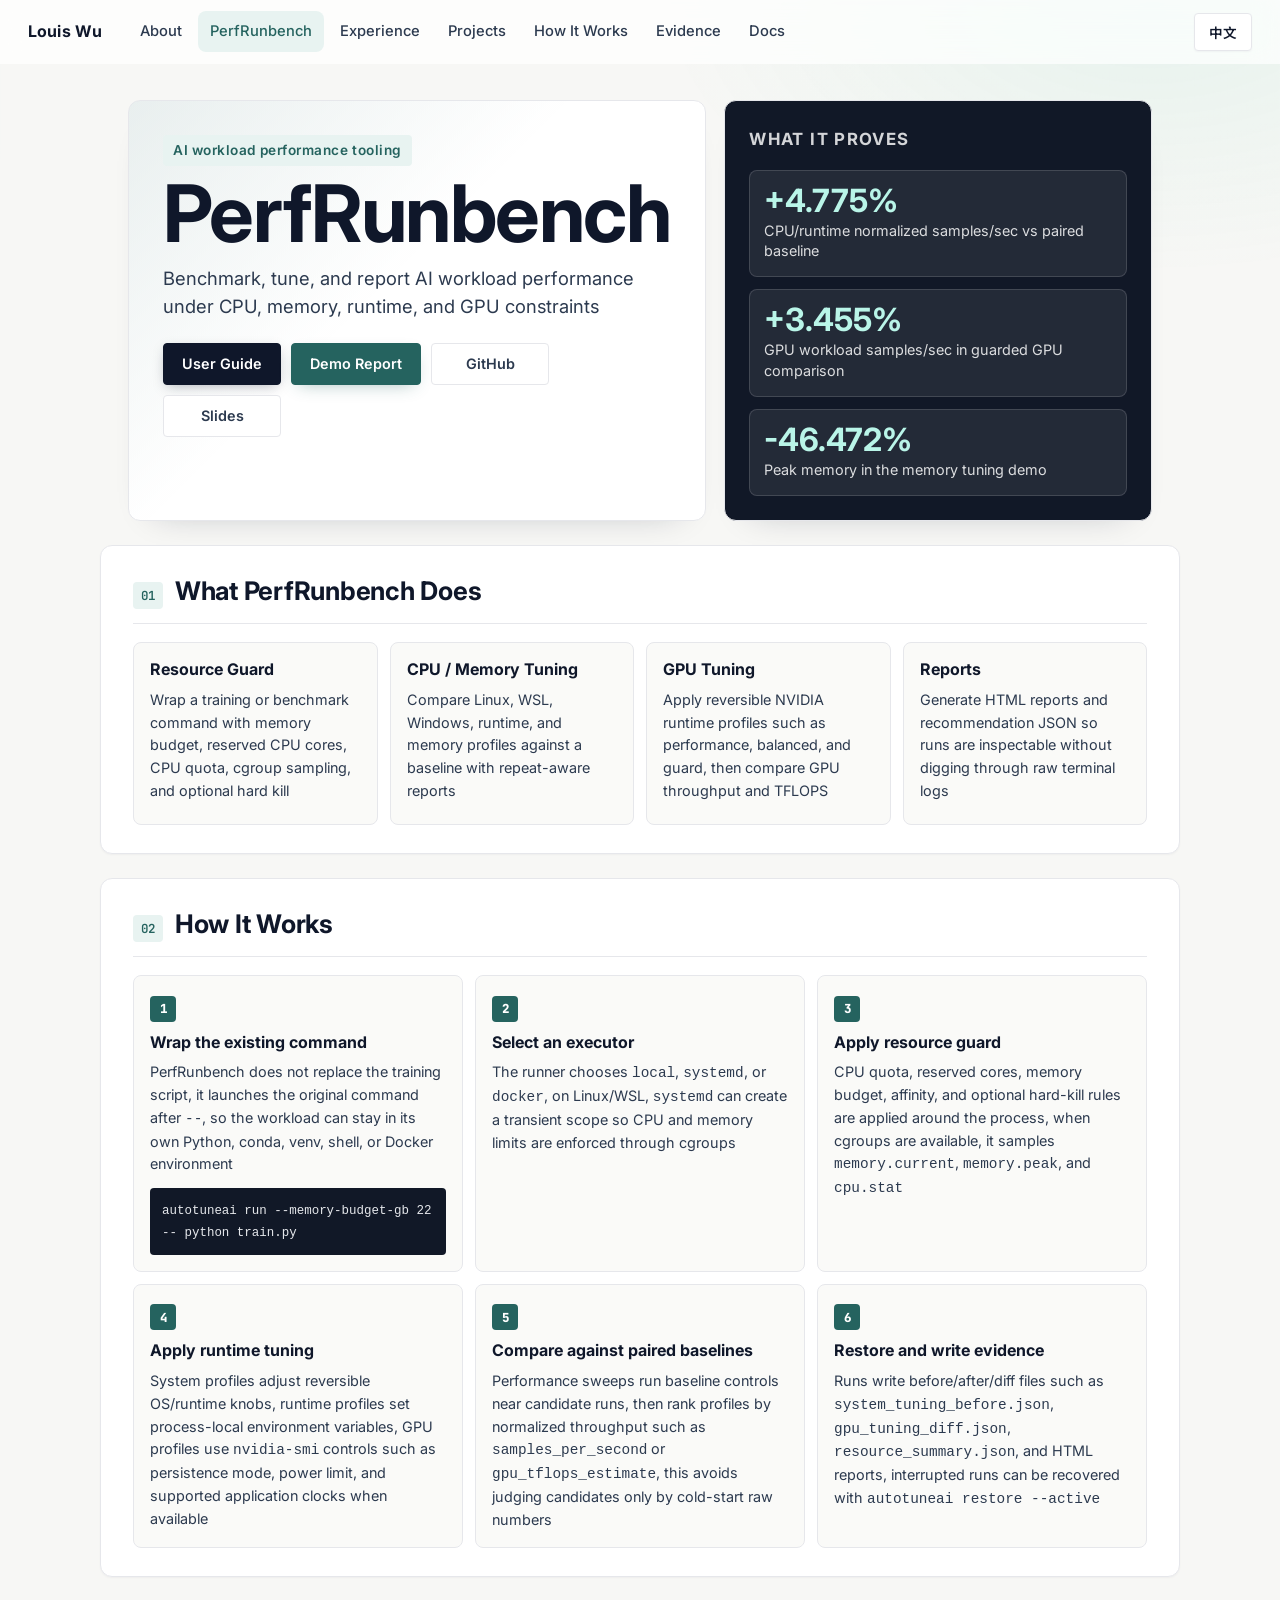
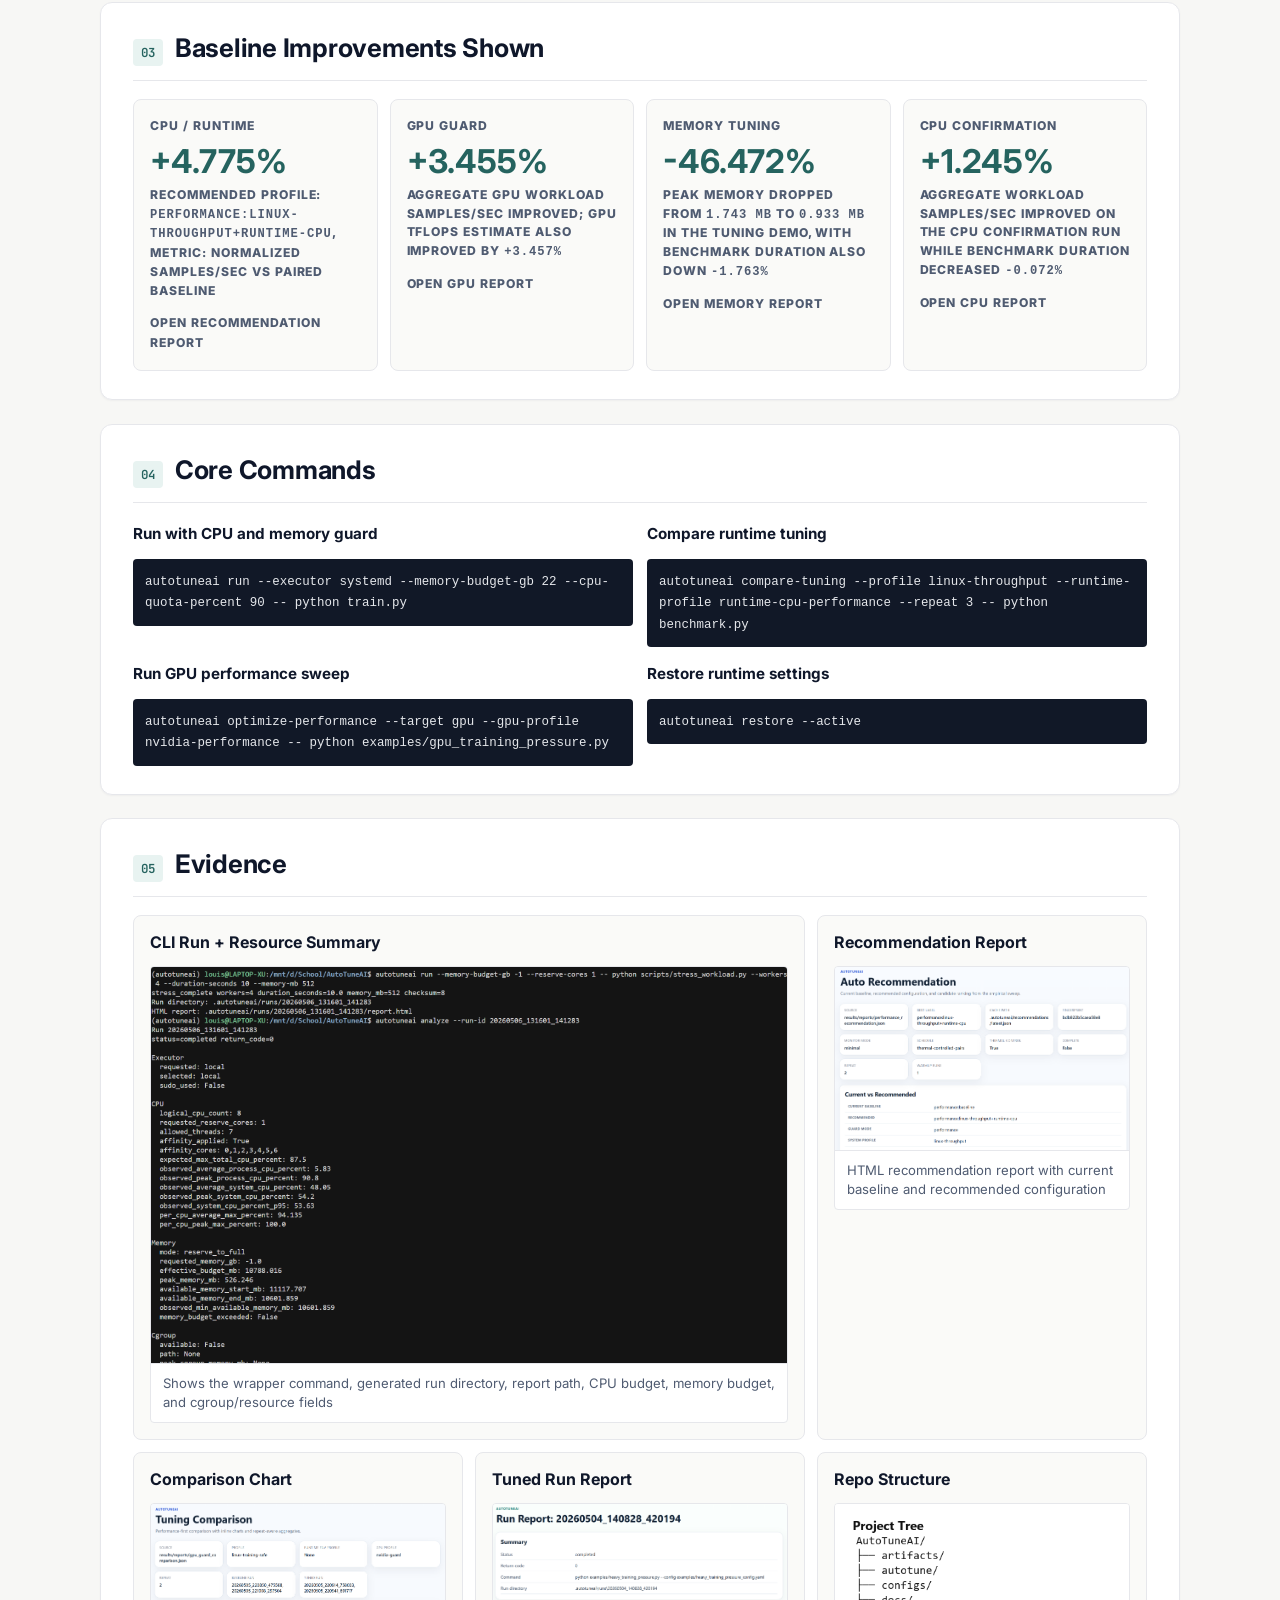
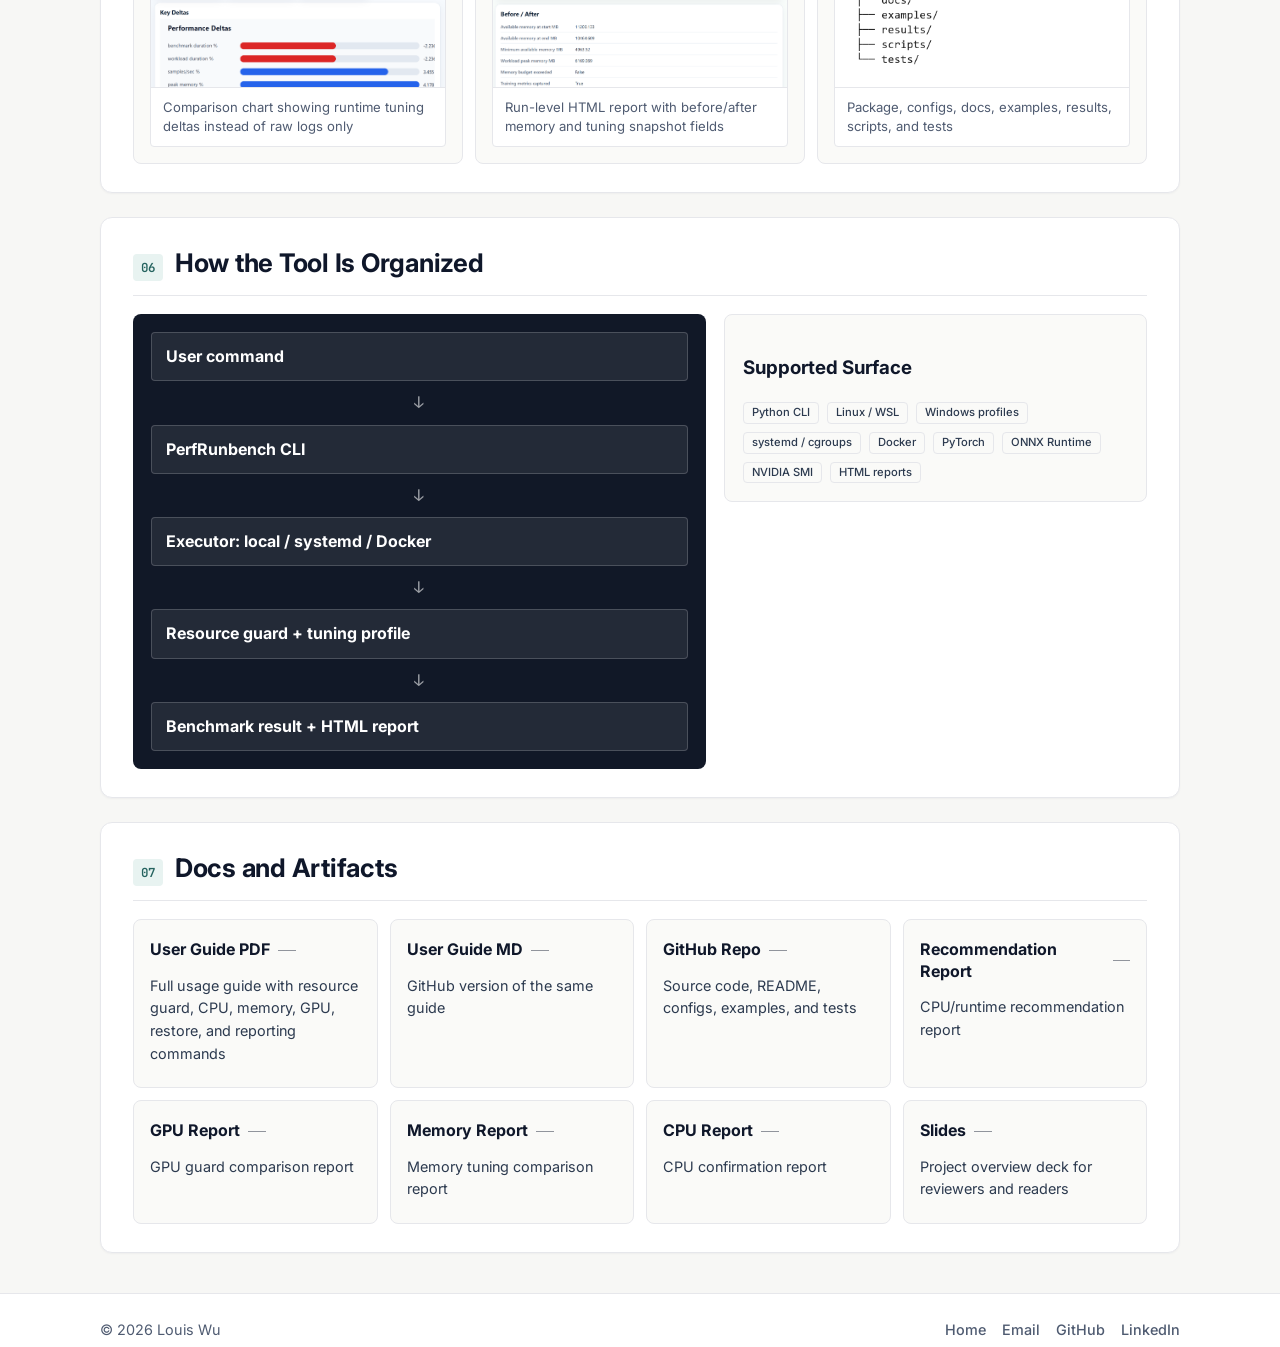
==== commit 2a31830e: "Clarify PerfRunbench navigation flow" ====
--- a/ai-systems.html
+++ b/ai-systems.html
@@ -29,8 +29,9 @@
 
     <nav class="nav-links" aria-label="Primary">
       <a href="index.html#about"><span class="lang-en">About</span><span class="lang-zh-TW">關於</span></a>
+      <a class="active" href="ai-systems.html">PerfRunbench</a>
+      <a href="index.html#experience"><span class="lang-en">Experience</span><span class="lang-zh-TW">經歷</span></a>
       <a href="index.html#projects"><span class="lang-en">Projects</span><span class="lang-zh-TW">專案</span></a>
-      <a class="active" href="ai-systems.html">PerfRunbench</a>
       <a href="#how-it-works"><span class="lang-en">How It Works</span><span class="lang-zh-TW">運作方式</span></a>
       <a href="#evidence"><span class="lang-en">Evidence</span><span class="lang-zh-TW">佐證</span></a>
       <a href="#docs"><span class="lang-en">Docs</span><span class="lang-zh-TW">文件</span></a>
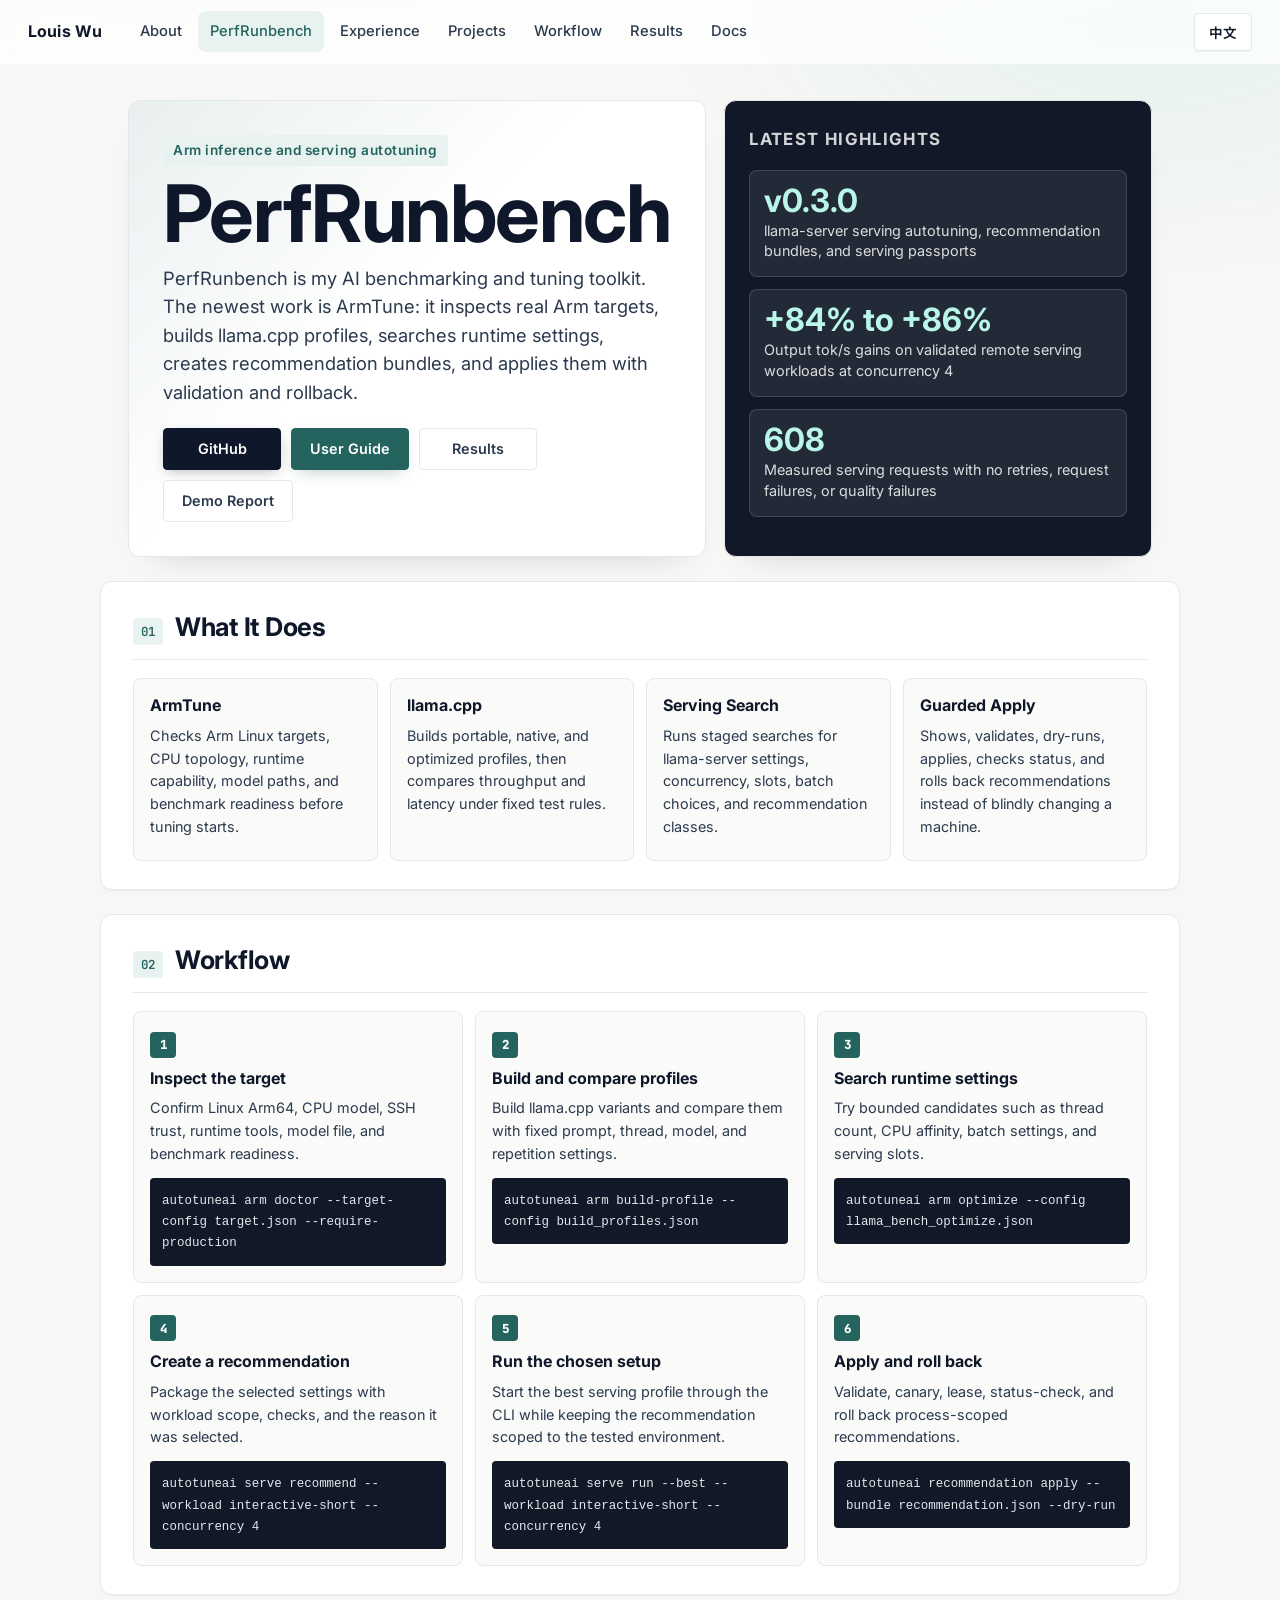
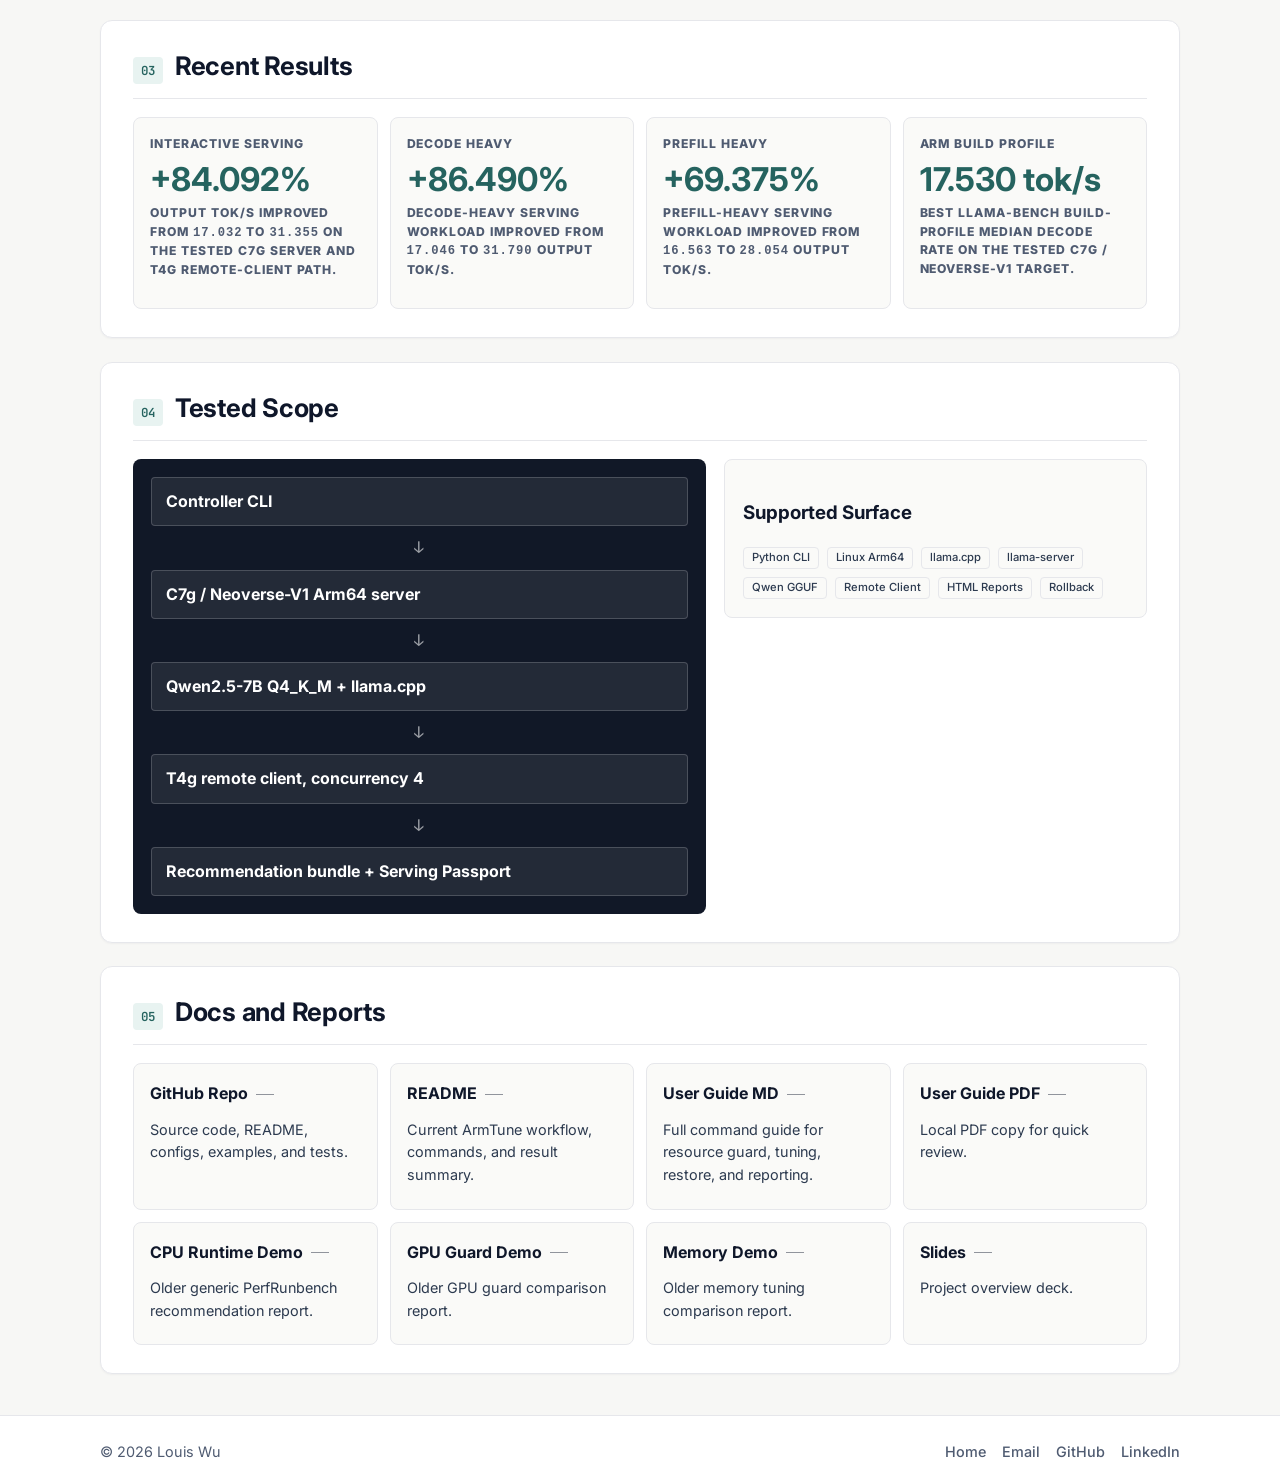
==== commit c8eab096: "new resume update" ====
--- a/ai-systems.html
+++ b/ai-systems.html
@@ -3,9 +3,8 @@
 <head>
   <meta charset="UTF-8">
   <meta name="viewport" content="width=device-width, initial-scale=1.0">
-  <meta name="description" content="PerfRunbench project page: resource guard, CPU tuning, memory tuning, GPU tuning, benchmark automation, and HTML reports.">
-  <title class="lang-en">PerfRunbench - AI Performance Tooling</title>
-  <title class="lang-zh-TW">PerfRunbench - AI 效能工具</title>
+  <meta name="description" content="PerfRunbench and ArmTune project page: Arm inference tuning, llama.cpp serving autotuning, benchmark automation, guarded recommendations, and HTML reports.">
+  <title>PerfRunbench - Arm Inference Tuning</title>
   <link rel="preconnect" href="https://fonts.googleapis.com">
   <link rel="preconnect" href="https://fonts.gstatic.com" crossorigin>
   <link href="https://fonts.googleapis.com/css2?family=Inter:wght@400;500;600;700;800&family=Noto+Sans+TC:wght@400;500;700;800&family=JetBrains+Mono:wght@400;500&display=swap" rel="stylesheet">
@@ -24,7 +23,8 @@
 
   <header class="topbar" id="topbar">
     <a href="index.html#top" class="brand" aria-label="Home">
-      <span class="brand-name">Louis Wu</span>
+      <span class="brand-name lang-en">Louis Wu</span>
+      <span class="brand-name lang-zh-TW">Louis 吳定栩</span>
     </a>
 
     <nav class="nav-links" aria-label="Primary">
@@ -32,8 +32,8 @@
       <a class="active" href="ai-systems.html">PerfRunbench</a>
       <a href="index.html#experience"><span class="lang-en">Experience</span><span class="lang-zh-TW">經歷</span></a>
       <a href="index.html#projects"><span class="lang-en">Projects</span><span class="lang-zh-TW">專案</span></a>
-      <a href="#how-it-works"><span class="lang-en">How It Works</span><span class="lang-zh-TW">運作方式</span></a>
-      <a href="#evidence"><span class="lang-en">Evidence</span><span class="lang-zh-TW">佐證</span></a>
+      <a href="#workflow"><span class="lang-en">Workflow</span><span class="lang-zh-TW">流程</span></a>
+      <a href="#results"><span class="lang-en">Results</span><span class="lang-zh-TW">結果</span></a>
       <a href="#docs"><span class="lang-en">Docs</span><span class="lang-zh-TW">文件</span></a>
     </nav>
 
@@ -51,440 +51,317 @@
     <section class="project-hero reveal" data-analytics-section="perfrunbench_hero">
       <div class="project-hero-copy">
         <span class="eyebrow">
-          <span class="lang-en">AI workload performance tooling</span>
-          <span class="lang-zh-TW">AI 工作負載效能工具</span>
+          <span class="lang-en">Arm inference and serving autotuning</span>
+          <span class="lang-zh-TW">Arm 推論與 serving 自動調校</span>
         </span>
         <h1>PerfRunbench</h1>
         <p class="project-lede">
-          <span class="lang-en">Benchmark, tune, and report AI workload performance under CPU, memory, runtime, and GPU constraints</span>
-          <span class="lang-zh-TW">在 CPU、記憶體、runtime 與 GPU 條件限制下，對 AI 工作負載進行 benchmark、調校與報告產出</span>
+          <span class="lang-en">PerfRunbench is my AI benchmarking and tuning toolkit. The newest work is ArmTune: it inspects real Arm targets, builds llama.cpp profiles, searches runtime settings, creates recommendation bundles, and applies them with validation and rollback.</span>
+          <span class="lang-zh-TW">PerfRunbench 是我做 AI benchmark 與調校的工具。最新重點是 ArmTune：檢查真實 Arm 主機、建立 llama.cpp build profile、搜尋 runtime 設定、產生推薦包，並支援驗證後套用與回復。</span>
         </p>
         <div class="project-actions">
-          <a class="btn btn-primary" href="assets/perfrunbench/docs/perfrunbench-user-guide.pdf" target="_blank" rel="noopener">
+          <a class="btn btn-primary" href="https://github.com/xuwwwww/PerfRunbench" target="_blank" rel="noopener">GitHub</a>
+          <a class="btn btn-secondary" href="assets/perfrunbench/docs/perfrunbench-user-guide.pdf" target="_blank" rel="noopener">
             <span class="lang-en">User Guide</span>
-            <span class="lang-zh-TW">使用指南</span>
+            <span class="lang-zh-TW">使用說明</span>
           </a>
-          <a class="btn btn-secondary" href="assets/perfrunbench/reports/report-comparison.html" target="_blank" rel="noopener">
+          <a class="btn btn-ghost" href="#results">
+            <span class="lang-en">Results</span>
+            <span class="lang-zh-TW">測試結果</span>
+          </a>
+          <a class="btn btn-ghost" href="assets/perfrunbench/reports/report-comparison.html" target="_blank" rel="noopener">
             <span class="lang-en">Demo Report</span>
             <span class="lang-zh-TW">Demo 報告</span>
           </a>
-          <a class="btn btn-ghost" href="https://github.com/xuwwwww/PerfRunbench" target="_blank" rel="noopener">GitHub</a>
-          <a class="btn btn-ghost" href="assets/perfrunbench/docs/perfrunbench-slides.pdf" target="_blank" rel="noopener">
-            <span class="lang-en">Slides</span>
-            <span class="lang-zh-TW">簡報</span>
-          </a>
         </div>
       </div>
       <div class="project-hero-panel">
         <h2>
-          <span class="lang-en">What it proves</span>
-          <span class="lang-zh-TW">目前佐證</span>
+          <span class="lang-en">Latest Highlights</span>
+          <span class="lang-zh-TW">最新重點</span>
         </h2>
         <div class="metric-list">
           <div>
-            <strong>+4.775%</strong>
-            <span class="lang-en">CPU/runtime normalized samples/sec vs paired baseline</span>
-            <span class="lang-zh-TW">CPU/runtime normalized samples/sec 相較 paired baseline 提升</span>
+            <strong>v0.3.0</strong>
+            <span class="lang-en">llama-server serving autotuning, recommendation bundles, and serving passports</span>
+            <span class="lang-zh-TW">llama-server serving 調校、推薦包與 serving passport</span>
           </div>
           <div>
-            <strong>+3.455%</strong>
-            <span class="lang-en">GPU workload samples/sec in guarded GPU comparison</span>
-            <span class="lang-zh-TW">GPU guard comparison 中 workload samples/sec 提升</span>
+            <strong>+84% to +86%</strong>
+            <span class="lang-en">Output tok/s gains on validated remote serving workloads at concurrency 4</span>
+            <span class="lang-zh-TW">concurrency 4 遠端 serving 工作負載的 output tok/s 提升</span>
           </div>
           <div>
-            <strong>-46.472%</strong>
-            <span class="lang-en">Peak memory in the memory tuning demo</span>
-            <span class="lang-zh-TW">memory tuning demo 中 peak memory 降低</span>
-          </div>
-        </div>
-      </div>
-    </section>
-
-    <section class="card-section reveal" data-analytics-section="perfrunbench_proof">
+            <strong>608</strong>
+            <span class="lang-en">Measured serving requests with no retries, request failures, or quality failures</span>
+            <span class="lang-zh-TW">serving 測量請求數，沒有 retry、request failure 或 quality failure</span>
+          </div>
+        </div>
+      </div>
+    </section>
+
+    <section class="card-section reveal" data-analytics-section="perfrunbench_scope">
       <div class="section-head">
         <span class="section-tag">01</span>
         <h2 class="section-title">
-          <span class="lang-en">What PerfRunbench Does</span>
-          <span class="lang-zh-TW">PerfRunbench 能做什麼</span>
+          <span class="lang-en">What It Does</span>
+          <span class="lang-zh-TW">它在做什麼</span>
         </h2>
       </div>
       <div class="capability-grid">
         <article class="systems-card">
-          <h3>Resource Guard</h3>
-          <p>
-            <span class="lang-en">Wrap a training or benchmark command with memory budget, reserved CPU cores, CPU quota, cgroup sampling, and optional hard kill</span>
-            <span class="lang-zh-TW">包住原本的 training 或 benchmark command，加入 memory budget、reserved CPU cores、CPU quota、cgroup sampling 與 optional hard kill</span>
+          <h3>ArmTune</h3>
+          <p>
+            <span class="lang-en">Checks Arm Linux targets, CPU topology, runtime capability, model paths, and benchmark readiness before tuning starts.</span>
+            <span class="lang-zh-TW">在調校前先檢查 Arm Linux 主機、CPU topology、runtime 能力、模型路徑與 benchmark 準備狀態。</span>
           </p>
         </article>
         <article class="systems-card">
-          <h3>CPU / Memory Tuning</h3>
-          <p>
-            <span class="lang-en">Compare Linux, WSL, Windows, runtime, and memory profiles against a baseline with repeat-aware reports</span>
-            <span class="lang-zh-TW">把 Linux、WSL、Windows、runtime、memory profiles 跟 baseline 比較，並輸出 repeat-aware reports</span>
+          <h3>llama.cpp</h3>
+          <p>
+            <span class="lang-en">Builds portable, native, and optimized profiles, then compares throughput and latency under fixed test rules.</span>
+            <span class="lang-zh-TW">建立 portable、native、optimized profile，並在固定測試規則下比較 throughput 與 latency。</span>
           </p>
         </article>
         <article class="systems-card">
-          <h3>GPU Tuning</h3>
-          <p>
-            <span class="lang-en">Apply reversible NVIDIA runtime profiles such as performance, balanced, and guard, then compare GPU throughput and TFLOPS</span>
-            <span class="lang-zh-TW">套用可還原的 NVIDIA runtime profiles，例如 performance、balanced、guard，並比較 GPU throughput 與 TFLOPS</span>
+          <h3>Serving Search</h3>
+          <p>
+            <span class="lang-en">Runs staged searches for llama-server settings, concurrency, slots, batch choices, and recommendation classes.</span>
+            <span class="lang-zh-TW">針對 llama-server 設定、concurrency、slots、batch 選項與推薦類型做分階段搜尋。</span>
           </p>
         </article>
         <article class="systems-card">
-          <h3>Reports</h3>
-          <p>
-            <span class="lang-en">Generate HTML reports and recommendation JSON so runs are inspectable without digging through raw terminal logs</span>
-            <span class="lang-zh-TW">產生 HTML reports 與 recommendation JSON，讓結果不用翻 raw terminal logs 也能檢查</span>
-          </p>
-        </article>
-      </div>
-    </section>
-
-    <section id="how-it-works" class="card-section reveal">
+          <h3>Guarded Apply</h3>
+          <p>
+            <span class="lang-en">Shows, validates, dry-runs, applies, checks status, and rolls back recommendations instead of blindly changing a machine.</span>
+            <span class="lang-zh-TW">推薦不會直接亂套用；先顯示、驗證、dry-run，再支援套用、狀態檢查與 rollback。</span>
+          </p>
+        </article>
+      </div>
+    </section>
+
+    <section id="workflow" class="card-section reveal">
       <div class="section-head">
         <span class="section-tag">02</span>
         <h2 class="section-title">
-          <span class="lang-en">How It Works</span>
-          <span class="lang-zh-TW">如何做到</span>
+          <span class="lang-en">Workflow</span>
+          <span class="lang-zh-TW">工作流程</span>
         </h2>
       </div>
       <div class="mechanism-grid">
         <article class="mechanism-card">
           <span class="mechanism-step">1</span>
           <h3>
-            <span class="lang-en">Wrap the existing command</span>
-            <span class="lang-zh-TW">包住原本的 command</span>
-          </h3>
-          <p>
-            <span class="lang-en">PerfRunbench does not replace the training script, it launches the original command after <code>--</code>, so the workload can stay in its own Python, conda, venv, shell, or Docker environment</span>
-            <span class="lang-zh-TW">PerfRunbench 不取代 training script，而是在 <code>--</code> 後啟動原本的 command，因此 workload 可以保留自己的 Python、conda、venv、shell 或 Docker 環境</span>
-          </p>
-          <pre class="code-block"><code>autotuneai run --memory-budget-gb 22 -- python train.py</code></pre>
+            <span class="lang-en">Inspect the target</span>
+            <span class="lang-zh-TW">檢查目標主機</span>
+          </h3>
+          <p>
+            <span class="lang-en">Confirm Linux Arm64, CPU model, SSH trust, runtime tools, model file, and benchmark readiness.</span>
+            <span class="lang-zh-TW">確認 Linux Arm64、CPU 型號、SSH 信任、runtime 工具、模型檔案與 benchmark 狀態。</span>
+          </p>
+          <pre class="code-block"><code>autotuneai arm doctor --target-config target.json --require-production</code></pre>
         </article>
         <article class="mechanism-card">
           <span class="mechanism-step">2</span>
           <h3>
-            <span class="lang-en">Select an executor</span>
-            <span class="lang-zh-TW">選擇 executor</span>
-          </h3>
-          <p>
-            <span class="lang-en">The runner chooses <code>local</code>, <code>systemd</code>, or <code>docker</code>, on Linux/WSL, <code>systemd</code> can create a transient scope so CPU and memory limits are enforced through cgroups</span>
-            <span class="lang-zh-TW">Runner 會選擇 <code>local</code>、<code>systemd</code> 或 <code>docker</code>，在 Linux/WSL 上，<code>systemd</code> 可以建立 transient scope，透過 cgroups 執行 CPU 與 memory limits</span>
-          </p>
+            <span class="lang-en">Build and compare profiles</span>
+            <span class="lang-zh-TW">建立並比較 profile</span>
+          </h3>
+          <p>
+            <span class="lang-en">Build llama.cpp variants and compare them with fixed prompt, thread, model, and repetition settings.</span>
+            <span class="lang-zh-TW">建立 llama.cpp 版本，並用固定 prompt、thread、model 與重複次數比較。</span>
+          </p>
+          <pre class="code-block"><code>autotuneai arm build-profile --config build_profiles.json</code></pre>
         </article>
         <article class="mechanism-card">
           <span class="mechanism-step">3</span>
           <h3>
-            <span class="lang-en">Apply resource guard</span>
-            <span class="lang-zh-TW">套用 resource guard</span>
-          </h3>
-          <p>
-            <span class="lang-en">CPU quota, reserved cores, memory budget, affinity, and optional hard-kill rules are applied around the process, when cgroups are available, it samples <code>memory.current</code>, <code>memory.peak</code>, and <code>cpu.stat</code></span>
-            <span class="lang-zh-TW">在 process 外層套用 CPU quota、reserved cores、memory budget、affinity 與 optional hard-kill，若可使用 cgroups，會取樣 <code>memory.current</code>、<code>memory.peak</code> 與 <code>cpu.stat</code></span>
-          </p>
+            <span class="lang-en">Search runtime settings</span>
+            <span class="lang-zh-TW">搜尋 runtime 設定</span>
+          </h3>
+          <p>
+            <span class="lang-en">Try bounded candidates such as thread count, CPU affinity, batch settings, and serving slots.</span>
+            <span class="lang-zh-TW">在範圍內測 thread 數、CPU affinity、batch 設定與 serving slots。</span>
+          </p>
+          <pre class="code-block"><code>autotuneai arm optimize --config llama_bench_optimize.json</code></pre>
         </article>
         <article class="mechanism-card">
           <span class="mechanism-step">4</span>
           <h3>
-            <span class="lang-en">Apply runtime tuning</span>
-            <span class="lang-zh-TW">套用 runtime tuning</span>
-          </h3>
-          <p>
-            <span class="lang-en">System profiles adjust reversible OS/runtime knobs, runtime profiles set process-local environment variables, GPU profiles use <code>nvidia-smi</code> controls such as persistence mode, power limit, and supported application clocks when available</span>
-            <span class="lang-zh-TW">System profiles 會調整可還原的 OS/runtime knobs；runtime profiles 會設定 process-local environment variables；GPU profiles 會在可用時透過 <code>nvidia-smi</code> 控制 persistence mode、power limit 與 supported application clocks</span>
-          </p>
+            <span class="lang-en">Create a recommendation</span>
+            <span class="lang-zh-TW">產生推薦</span>
+          </h3>
+          <p>
+            <span class="lang-en">Package the selected settings with workload scope, checks, and the reason it was selected.</span>
+            <span class="lang-zh-TW">把選出的設定、適用 workload、檢查條件與選擇原因包成推薦檔。</span>
+          </p>
+          <pre class="code-block"><code>autotuneai serve recommend --workload interactive-short --concurrency 4</code></pre>
         </article>
         <article class="mechanism-card">
           <span class="mechanism-step">5</span>
           <h3>
-            <span class="lang-en">Compare against paired baselines</span>
-            <span class="lang-zh-TW">用 paired baselines 比較</span>
-          </h3>
-          <p>
-            <span class="lang-en">Performance sweeps run baseline controls near candidate runs, then rank profiles by normalized throughput such as <code>samples_per_second</code> or <code>gpu_tflops_estimate</code>, this avoids judging candidates only by cold-start raw numbers</span>
-            <span class="lang-zh-TW">Performance sweeps 會在 candidate 附近插入 baseline controls，再用 normalized throughput，例如 <code>samples_per_second</code> 或 <code>gpu_tflops_estimate</code> 排名，避免只看 cold-start raw numbers</span>
-          </p>
+            <span class="lang-en">Run the chosen setup</span>
+            <span class="lang-zh-TW">執行選出的設定</span>
+          </h3>
+          <p>
+            <span class="lang-en">Start the best serving profile through the CLI while keeping the recommendation scoped to the tested environment.</span>
+            <span class="lang-zh-TW">用 CLI 啟動最佳 serving profile，並保留它只適用於測過環境的邊界。</span>
+          </p>
+          <pre class="code-block"><code>autotuneai serve run --best --workload interactive-short --concurrency 4</code></pre>
         </article>
         <article class="mechanism-card">
           <span class="mechanism-step">6</span>
           <h3>
-            <span class="lang-en">Restore and write evidence</span>
-            <span class="lang-zh-TW">還原並輸出佐證</span>
-          </h3>
-          <p>
-            <span class="lang-en">Runs write before/after/diff files such as <code>system_tuning_before.json</code>, <code>gpu_tuning_diff.json</code>, <code>resource_summary.json</code>, and HTML reports, interrupted runs can be recovered with <code>autotuneai restore --active</code></span>
-            <span class="lang-zh-TW">每次 run 會輸出 before/after/diff 檔案，例如 <code>system_tuning_before.json</code>、<code>gpu_tuning_diff.json</code>、<code>resource_summary.json</code> 與 HTML reports，中斷後可用 <code>autotuneai restore --active</code> 復原</span>
-          </p>
-        </article>
-      </div>
-    </section>
-
-    <section class="card-section reveal" data-analytics-section="perfrunbench_improvements">
+            <span class="lang-en">Apply and roll back</span>
+            <span class="lang-zh-TW">套用與回復</span>
+          </h3>
+          <p>
+            <span class="lang-en">Validate, canary, lease, status-check, and roll back process-scoped recommendations.</span>
+            <span class="lang-zh-TW">支援 validate、canary、lease、status check，以及 process scope 的 rollback。</span>
+          </p>
+          <pre class="code-block"><code>autotuneai recommendation apply --bundle recommendation.json --dry-run</code></pre>
+        </article>
+      </div>
+    </section>
+
+    <section id="results" class="card-section reveal" data-analytics-section="perfrunbench_results">
       <div class="section-head">
         <span class="section-tag">03</span>
         <h2 class="section-title">
-          <span class="lang-en">Baseline Improvements Shown</span>
-          <span class="lang-zh-TW">目前 baseline improvement 佐證</span>
+          <span class="lang-en">Recent Results</span>
+          <span class="lang-zh-TW">近期結果</span>
         </h2>
       </div>
       <div class="proof-grid">
         <article class="proof-card">
-          <span>CPU / Runtime</span>
-          <strong>+4.775%</strong>
-          <p>
-            <span class="lang-en">Recommended profile: <code>performance:linux-throughput+runtime-cpu</code>, metric: normalized samples/sec vs paired baseline</span>
-            <span class="lang-zh-TW">推薦 profile：<code>performance:linux-throughput+runtime-cpu</code>，指標是相對 paired baseline 的 normalized samples/sec</span>
-          </p>
-          <a href="assets/perfrunbench/reports/report-comparison.html" target="_blank" rel="noopener">
-            <span class="lang-en">Open recommendation report</span>
-            <span class="lang-zh-TW">開啟 recommendation report</span>
-          </a>
+          <span>Interactive Serving</span>
+          <strong>+84.092%</strong>
+          <p>
+            <span class="lang-en">Output tok/s improved from <code>17.032</code> to <code>31.355</code> on the tested C7g server and T4g remote-client path.</span>
+            <span class="lang-zh-TW">在測試的 C7g server 與 T4g 遠端 client 路徑中，output tok/s 從 <code>17.032</code> 到 <code>31.355</code>。</span>
+          </p>
         </article>
         <article class="proof-card">
-          <span>GPU Guard</span>
-          <strong>+3.455%</strong>
-          <p>
-            <span class="lang-en">Aggregate GPU workload samples/sec improved; GPU TFLOPS estimate also improved by <code>+3.457%</code></span>
-            <span class="lang-zh-TW">Aggregate GPU workload samples/sec 提升；GPU TFLOPS estimate 也提升 <code>+3.457%</code></span>
-          </p>
-          <a href="assets/perfrunbench/reports/gpu-guard-comparison.html" target="_blank" rel="noopener">
-            <span class="lang-en">Open GPU report</span>
-            <span class="lang-zh-TW">開啟 GPU report</span>
-          </a>
+          <span>Decode Heavy</span>
+          <strong>+86.490%</strong>
+          <p>
+            <span class="lang-en">Decode-heavy serving workload improved from <code>17.046</code> to <code>31.790</code> output tok/s.</span>
+            <span class="lang-zh-TW">decode-heavy serving workload 的 output tok/s 從 <code>17.046</code> 到 <code>31.790</code>。</span>
+          </p>
         </article>
         <article class="proof-card">
-          <span>Memory Tuning</span>
-          <strong>-46.472%</strong>
-          <p>
-            <span class="lang-en">Peak memory dropped from <code>1.743 MB</code> to <code>0.933 MB</code> in the tuning demo, with benchmark duration also down <code>-1.763%</code></span>
-            <span class="lang-zh-TW">在 tuning demo 中，peak memory 從 <code>1.743 MB</code> 降到 <code>0.933 MB</code>，benchmark duration 也下降 <code>-1.763%</code></span>
-          </p>
-          <a href="assets/perfrunbench/reports/memory-tuning-comparison.html" target="_blank" rel="noopener">
-            <span class="lang-en">Open memory report</span>
-            <span class="lang-zh-TW">開啟 memory report</span>
-          </a>
+          <span>Prefill Heavy</span>
+          <strong>+69.375%</strong>
+          <p>
+            <span class="lang-en">Prefill-heavy serving workload improved from <code>16.563</code> to <code>28.054</code> output tok/s.</span>
+            <span class="lang-zh-TW">prefill-heavy serving workload 的 output tok/s 從 <code>16.563</code> 到 <code>28.054</code>。</span>
+          </p>
         </article>
         <article class="proof-card">
-          <span>CPU Confirmation</span>
-          <strong>+1.245%</strong>
-          <p>
-            <span class="lang-en">Aggregate workload samples/sec improved on the CPU confirmation run while benchmark duration decreased <code>-0.072%</code></span>
-            <span class="lang-zh-TW">CPU confirmation run 的 aggregate workload samples/sec 提升，同時 benchmark duration 下降 <code>-0.072%</code></span>
-          </p>
-          <a href="assets/perfrunbench/reports/cpu-performance-confirm.html" target="_blank" rel="noopener">
-            <span class="lang-en">Open CPU report</span>
-            <span class="lang-zh-TW">開啟 CPU report</span>
-          </a>
-        </article>
-      </div>
-    </section>
-
-    <section class="card-section reveal" data-analytics-section="perfrunbench_commands">
+          <span>Arm Build Profile</span>
+          <strong>17.530 tok/s</strong>
+          <p>
+            <span class="lang-en">Best llama-bench build-profile median decode rate on the tested C7g / Neoverse-V1 target.</span>
+            <span class="lang-zh-TW">測試 C7g / Neoverse-V1 目標上的最佳 llama-bench build-profile median decode rate。</span>
+          </p>
+        </article>
+      </div>
+    </section>
+
+    <section class="card-section reveal" data-analytics-section="perfrunbench_platform">
       <div class="section-head">
         <span class="section-tag">04</span>
         <h2 class="section-title">
-          <span class="lang-en">Core Commands</span>
-          <span class="lang-zh-TW">核心指令</span>
-        </h2>
-      </div>
-      <div class="command-grid">
-        <div>
-          <h3>
-            <span class="lang-en">Run with CPU and memory guard</span>
-            <span class="lang-zh-TW">使用 CPU 與 memory guard 執行</span>
-          </h3>
-          <pre class="code-block"><code>autotuneai run --executor systemd --memory-budget-gb 22 --cpu-quota-percent 90 -- python train.py</code></pre>
-        </div>
-        <div>
-          <h3>
-            <span class="lang-en">Compare runtime tuning</span>
-            <span class="lang-zh-TW">比較 runtime tuning</span>
-          </h3>
-          <pre class="code-block"><code>autotuneai compare-tuning --profile linux-throughput --runtime-profile runtime-cpu-performance --repeat 3 -- python benchmark.py</code></pre>
-        </div>
-        <div>
-          <h3>
-            <span class="lang-en">Run GPU performance sweep</span>
-            <span class="lang-zh-TW">執行 GPU performance sweep</span>
-          </h3>
-          <pre class="code-block"><code>autotuneai optimize-performance --target gpu --gpu-profile nvidia-performance -- python examples/gpu_training_pressure.py</code></pre>
-        </div>
-        <div>
-          <h3>
-            <span class="lang-en">Restore runtime settings</span>
-            <span class="lang-zh-TW">還原 runtime settings</span>
-          </h3>
-          <pre class="code-block"><code>autotuneai restore --active</code></pre>
-        </div>
-      </div>
-    </section>
-
-    <section id="evidence" class="card-section reveal">
+          <span class="lang-en">Tested Scope</span>
+          <span class="lang-zh-TW">測試範圍</span>
+        </h2>
+      </div>
+      <div class="architecture-layout compact-architecture">
+        <div class="architecture-flow" aria-label="PerfRunbench ArmTune flow">
+          <div class="flow-node">
+            <span class="lang-en">Controller CLI</span>
+            <span class="lang-zh-TW">Controller CLI</span>
+          </div>
+          <div class="flow-arrow">↓</div>
+          <div class="flow-node">
+            <span class="lang-en">C7g / Neoverse-V1 Arm64 server</span>
+            <span class="lang-zh-TW">C7g / Neoverse-V1 Arm64 server</span>
+          </div>
+          <div class="flow-arrow">↓</div>
+          <div class="flow-node">
+            <span class="lang-en">Qwen2.5-7B Q4_K_M + llama.cpp</span>
+            <span class="lang-zh-TW">Qwen2.5-7B Q4_K_M + llama.cpp</span>
+          </div>
+          <div class="flow-arrow">↓</div>
+          <div class="flow-node">
+            <span class="lang-en">T4g remote client, concurrency 4</span>
+            <span class="lang-zh-TW">T4g 遠端 client，concurrency 4</span>
+          </div>
+          <div class="flow-arrow">↓</div>
+          <div class="flow-node">
+            <span class="lang-en">Recommendation bundle + Serving Passport</span>
+            <span class="lang-zh-TW">推薦包 + Serving Passport</span>
+          </div>
+        </div>
+        <div class="stack-panel">
+          <h3>
+            <span class="lang-en">Supported Surface</span>
+            <span class="lang-zh-TW">支援範圍</span>
+          </h3>
+          <div class="stack-list">
+            <span class="tag">Python CLI</span>
+            <span class="tag">Linux Arm64</span>
+            <span class="tag">llama.cpp</span>
+            <span class="tag">llama-server</span>
+            <span class="tag">Qwen GGUF</span>
+            <span class="tag">Remote Client</span>
+            <span class="tag">HTML Reports</span>
+            <span class="tag">Rollback</span>
+          </div>
+        </div>
+      </div>
+    </section>
+
+    <section id="docs" class="card-section reveal">
       <div class="section-head">
         <span class="section-tag">05</span>
         <h2 class="section-title">
-          <span class="lang-en">Evidence</span>
-          <span class="lang-zh-TW">佐證</span>
-        </h2>
-      </div>
-      <div class="evidence-grid">
-        <article class="evidence-card evidence-card-wide">
-          <h3>
-            <span class="lang-en">CLI Run + Resource Summary</span>
-            <span class="lang-zh-TW">CLI 執行與 resource summary</span>
-          </h3>
-          <figure class="evidence-figure">
-            <img src="assets/perfrunbench/screenshots/perfrunbench-cli-run.png" alt="PerfRunbench CLI run and resource analysis output">
-            <figcaption>
-              <span class="lang-en">Shows the wrapper command, generated run directory, report path, CPU budget, memory budget, and cgroup/resource fields</span>
-              <span class="lang-zh-TW">顯示 wrapper command、產生的 run directory、report path、CPU budget、memory budget 與 cgroup/resource 欄位</span>
-            </figcaption>
-          </figure>
-        </article>
-        <article class="evidence-card">
-          <h3>
-            <span class="lang-en">Recommendation Report</span>
-            <span class="lang-zh-TW">Recommendation report</span>
-          </h3>
-          <figure class="evidence-figure">
-            <img src="assets/perfrunbench/screenshots/perfrunbench-report-home.png" alt="PerfRunbench auto recommendation report">
-            <figcaption>
-              <span class="lang-en">HTML recommendation report with current baseline and recommended configuration</span>
-              <span class="lang-zh-TW">HTML recommendation report，包含 current baseline 與 recommended configuration</span>
-            </figcaption>
-          </figure>
-        </article>
-        <article class="evidence-card">
-          <h3>
-            <span class="lang-en">Comparison Chart</span>
-            <span class="lang-zh-TW">Comparison chart</span>
-          </h3>
-          <figure class="evidence-figure">
-            <img src="assets/perfrunbench/screenshots/perfrunbench-comparison-chart.png" alt="PerfRunbench tuning comparison chart">
-            <figcaption>
-              <span class="lang-en">Comparison chart showing runtime tuning deltas instead of raw logs only</span>
-              <span class="lang-zh-TW">以 chart 顯示 runtime tuning deltas，而不只是 raw logs</span>
-            </figcaption>
-          </figure>
-        </article>
-        <article class="evidence-card">
-          <h3>
-            <span class="lang-en">Tuned Run Report</span>
-            <span class="lang-zh-TW">Tuned run report</span>
-          </h3>
-          <figure class="evidence-figure">
-            <img src="assets/perfrunbench/screenshots/latest_tuned_run_report.png" alt="PerfRunbench tuned run report">
-            <figcaption>
-              <span class="lang-en">Run-level HTML report with before/after memory and tuning snapshot fields</span>
-              <span class="lang-zh-TW">Run-level HTML report，包含 before/after memory 與 tuning snapshot 欄位</span>
-            </figcaption>
-          </figure>
-        </article>
-        <article class="evidence-card">
-          <h3>
-            <span class="lang-en">Repo Structure</span>
-            <span class="lang-zh-TW">Repo 結構</span>
-          </h3>
-          <figure class="evidence-figure">
-            <img src="assets/perfrunbench/screenshots/perfrunbench-repo-structure.png" alt="PerfRunbench repository structure">
-            <figcaption>
-              <span class="lang-en">Package, configs, docs, examples, results, scripts, and tests</span>
-              <span class="lang-zh-TW">包含 package、configs、docs、examples、results、scripts 與 tests</span>
-            </figcaption>
-          </figure>
-        </article>
-      </div>
-    </section>
-
-    <section class="card-section reveal" data-analytics-section="perfrunbench_architecture">
-      <div class="section-head">
-        <span class="section-tag">06</span>
-        <h2 class="section-title">
-          <span class="lang-en">How the Tool Is Organized</span>
-          <span class="lang-zh-TW">工具架構</span>
-        </h2>
-      </div>
-      <div class="architecture-layout compact-architecture">
-        <div class="architecture-flow" aria-label="PerfRunbench architecture flow">
-          <div class="flow-node">
-            <span class="lang-en">User command</span>
-            <span class="lang-zh-TW">使用者 command</span>
-          </div>
-          <div class="flow-arrow">↓</div>
-          <div class="flow-node">PerfRunbench CLI</div>
-          <div class="flow-arrow">↓</div>
-          <div class="flow-node">Executor: local / systemd / Docker</div>
-          <div class="flow-arrow">↓</div>
-          <div class="flow-node">
-            <span class="lang-en">Resource guard + tuning profile</span>
-            <span class="lang-zh-TW">Resource guard + tuning profile</span>
-          </div>
-          <div class="flow-arrow">↓</div>
-          <div class="flow-node">
-            <span class="lang-en">Benchmark result + HTML report</span>
-            <span class="lang-zh-TW">Benchmark result + HTML report</span>
-          </div>
-        </div>
-        <div class="stack-panel">
-          <h3>
-            <span class="lang-en">Supported Surface</span>
-            <span class="lang-zh-TW">支援範圍</span>
-          </h3>
-          <div class="stack-list">
-            <span class="tag">Python CLI</span>
-            <span class="tag">Linux / WSL</span>
-            <span class="tag">Windows profiles</span>
-            <span class="tag">systemd / cgroups</span>
-            <span class="tag">Docker</span>
-            <span class="tag">PyTorch</span>
-            <span class="tag">ONNX Runtime</span>
-            <span class="tag">NVIDIA SMI</span>
-            <span class="tag">HTML reports</span>
-          </div>
-        </div>
-      </div>
-    </section>
-
-    <section id="docs" class="card-section reveal">
-      <div class="section-head">
-        <span class="section-tag">07</span>
-        <h2 class="section-title">
-          <span class="lang-en">Docs and Artifacts</span>
-          <span class="lang-zh-TW">文件與成果</span>
+          <span class="lang-en">Docs and Reports</span>
+          <span class="lang-zh-TW">文件與報告</span>
         </h2>
       </div>
       <div class="link-grid docs-grid">
-        <a class="link-card" href="assets/perfrunbench/docs/perfrunbench-user-guide.pdf" target="_blank" rel="noopener">
-          <h3><span class="lang-en">User Guide PDF</span><span class="lang-zh-TW">使用指南 PDF</span></h3>
-          <p><span class="lang-en">Full usage guide with resource guard, CPU, memory, GPU, restore, and reporting commands</span><span class="lang-zh-TW">完整使用指南，包含 resource guard、CPU、memory、GPU、restore 與 reporting commands</span></p>
+        <a class="link-card" href="https://github.com/xuwwwww/PerfRunbench" target="_blank" rel="noopener">
+          <h3>GitHub Repo</h3>
+          <p><span class="lang-en">Source code, README, configs, examples, and tests.</span><span class="lang-zh-TW">原始碼、README、configs、examples 與 tests。</span></p>
+        </a>
+        <a class="link-card" href="https://github.com/xuwwwww/PerfRunbench/blob/main/README.md" target="_blank" rel="noopener">
+          <h3>README</h3>
+          <p><span class="lang-en">Current ArmTune workflow, commands, and result summary.</span><span class="lang-zh-TW">目前 ArmTune 流程、指令與結果摘要。</span></p>
         </a>
         <a class="link-card" href="https://github.com/xuwwwww/PerfRunbench/blob/main/USER_GUIDE.md" target="_blank" rel="noopener">
           <h3>User Guide MD</h3>
-          <p><span class="lang-en">GitHub version of the same guide</span><span class="lang-zh-TW">GitHub 上的 Markdown 版使用指南</span></p>
-        </a>
-        <a class="link-card" href="https://github.com/xuwwwww/PerfRunbench" target="_blank" rel="noopener">
-          <h3>GitHub Repo</h3>
-          <p><span class="lang-en">Source code, README, configs, examples, and tests</span><span class="lang-zh-TW">原始碼、README、configs、examples 與 tests</span></p>
+          <p><span class="lang-en">Full command guide for resource guard, tuning, restore, and reporting.</span><span class="lang-zh-TW">完整指令說明，包含 resource guard、調校、回復與報告。</span></p>
+        </a>
+        <a class="link-card" href="assets/perfrunbench/docs/perfrunbench-user-guide.pdf" target="_blank" rel="noopener">
+          <h3><span class="lang-en">User Guide PDF</span><span class="lang-zh-TW">使用說明 PDF</span></h3>
+          <p><span class="lang-en">Local PDF copy for quick review.</span><span class="lang-zh-TW">網站內的 PDF 版本，方便快速查看。</span></p>
         </a>
         <a class="link-card" href="assets/perfrunbench/reports/report-comparison.html" target="_blank" rel="noopener">
-          <h3><span class="lang-en">Recommendation Report</span><span class="lang-zh-TW">Recommendation report</span></h3>
-          <p><span class="lang-en">CPU/runtime recommendation report</span><span class="lang-zh-TW">CPU/runtime recommendation report</span></p>
+          <h3><span class="lang-en">CPU Runtime Demo</span><span class="lang-zh-TW">CPU Runtime Demo</span></h3>
+          <p><span class="lang-en">Older generic PerfRunbench recommendation report.</span><span class="lang-zh-TW">較早期的通用 PerfRunbench 推薦報告。</span></p>
         </a>
         <a class="link-card" href="assets/perfrunbench/reports/gpu-guard-comparison.html" target="_blank" rel="noopener">
-          <h3>GPU Report</h3>
-          <p><span class="lang-en">GPU guard comparison report</span><span class="lang-zh-TW">GPU guard comparison report</span></p>
+          <h3>GPU Guard Demo</h3>
+          <p><span class="lang-en">Older GPU guard comparison report.</span><span class="lang-zh-TW">較早期的 GPU guard 比較報告。</span></p>
         </a>
         <a class="link-card" href="assets/perfrunbench/reports/memory-tuning-comparison.html" target="_blank" rel="noopener">
-          <h3>Memory Report</h3>
-          <p><span class="lang-en">Memory tuning comparison report</span><span class="lang-zh-TW">Memory tuning comparison report</span></p>
-        </a>
-        <a class="link-card" href="assets/perfrunbench/reports/cpu-performance-confirm.html" target="_blank" rel="noopener">
-          <h3>CPU Report</h3>
-          <p><span class="lang-en">CPU confirmation report</span><span class="lang-zh-TW">CPU confirmation report</span></p>
+          <h3>Memory Demo</h3>
+          <p><span class="lang-en">Older memory tuning comparison report.</span><span class="lang-zh-TW">較早期的 memory tuning 比較報告。</span></p>
         </a>
         <a class="link-card" href="assets/perfrunbench/docs/perfrunbench-slides.pdf" target="_blank" rel="noopener">
-          <h3><span class="lang-en">Slides</span><span class="lang-zh-TW">簡報</span></h3>
-          <p><span class="lang-en">Project overview deck for reviewers and readers</span><span class="lang-zh-TW">給審閱者與讀者快速了解專案的簡報</span></p>
+          <h3><span class="lang-en">Slides</span><span class="lang-zh-TW">投影片</span></h3>
+          <p><span class="lang-en">Project overview deck.</span><span class="lang-zh-TW">專案簡報。</span></p>
         </a>
       </div>
     </section>
@@ -492,7 +369,10 @@
 
   <footer class="site-footer">
     <div class="footer-inner">
-      <div>© 2026 Louis Wu</div>
+      <div>
+        <span class="lang-en">© 2026 Louis Wu</span>
+        <span class="lang-zh-TW">© 2026 Louis 吳定栩</span>
+      </div>
       <div class="footer-links">
         <a href="index.html">Home</a>
         <a href="mailto:louis20030920@gmail.com">Email</a>
--- a/styles.css
+++ b/styles.css
@@ -523,6 +523,43 @@
   color: var(--text-3);
 }
 
+/* 60-second brief */
+.quick-brief {
+  max-width: var(--max-width);
+  margin: 24px auto;
+  padding: 24px 28px;
+  display: grid;
+  grid-template-columns: minmax(0, 1fr) auto;
+  gap: 22px;
+  align-items: center;
+  background: var(--surface);
+  border: 1px solid var(--border);
+  border-radius: var(--radius-lg);
+  box-shadow: var(--shadow-sm);
+}
+.quick-brief-copy h2 {
+  margin: 0;
+  max-width: 780px;
+  font-size: 1.35rem;
+  line-height: 1.28;
+  color: var(--text);
+}
+.quick-brief-copy p {
+  margin: 10px 0 0;
+  max-width: 78ch;
+  color: var(--text-2);
+}
+.quick-brief-actions {
+  display: grid;
+  grid-template-columns: repeat(2, minmax(0, 1fr));
+  gap: 8px;
+  min-width: 290px;
+}
+.quick-brief-actions .btn {
+  min-width: 0;
+  width: 100%;
+}
+
 /* Timeline (Experience) */
 .timeline {
   list-style: none;
@@ -650,6 +687,15 @@
 .company-logo-frame-worldquant-square .company-logo {
   border-radius: 5px;
   background: #111827;
+}
+.company-logo-frame-lenovo {
+  width: 64px;
+  height: 24px;
+  padding: 0 5px;
+  border-radius: 6px;
+  background: #ffffff;
+  border: 1px solid rgba(15, 23, 42, 0.08);
+  box-shadow: 0 1px 2px rgba(15, 23, 42, 0.04);
 }
 .company-logo {
   width: 100%;
@@ -2248,6 +2294,12 @@
   /* About facts */
   .quick-facts { grid-template-columns: 1fr; gap: 10px; margin-top: 14px; }
   .fact { padding: 14px 16px; }
+  .quick-brief {
+    grid-template-columns: 1fr;
+    padding: 22px 18px;
+    margin: 14px;
+  }
+  .quick-brief-actions { grid-template-columns: 1fr 1fr; min-width: 0; }
 
   /* Timeline */
   .timeline-item { padding-left: 24px; }
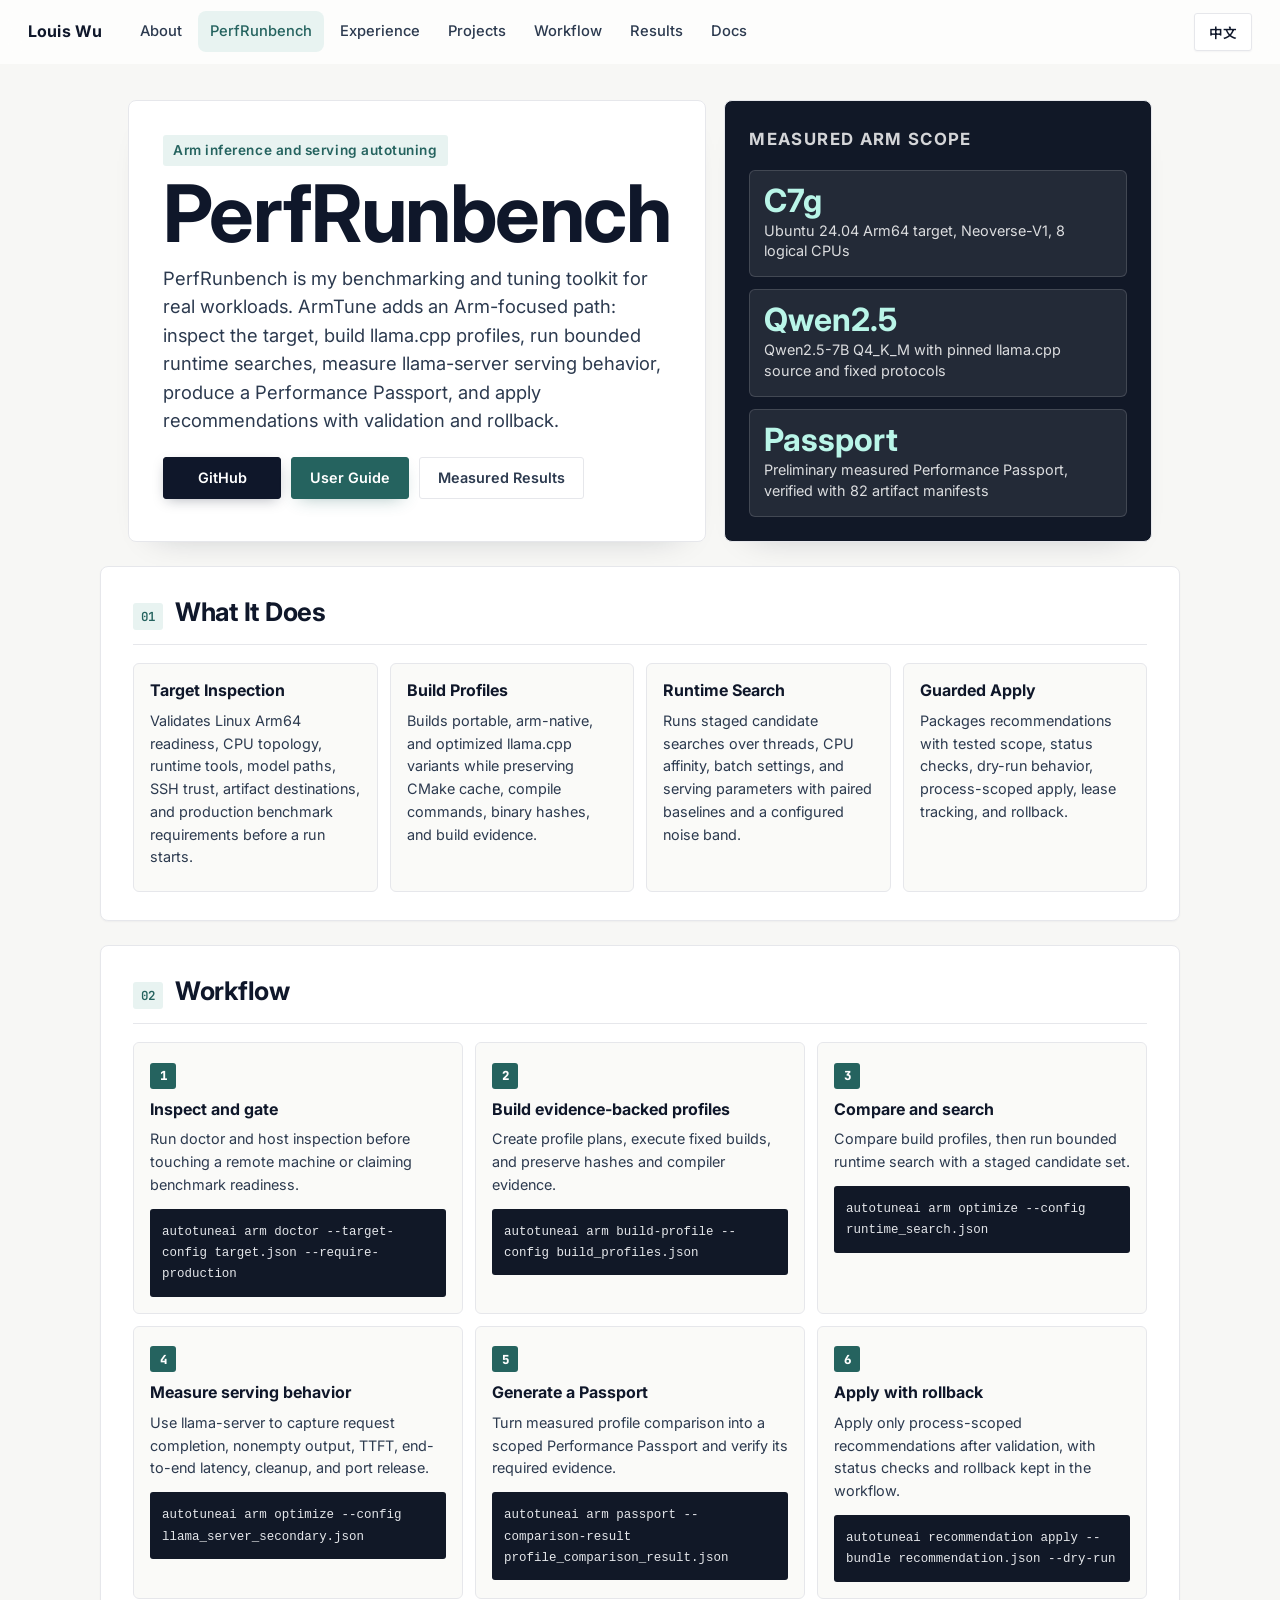
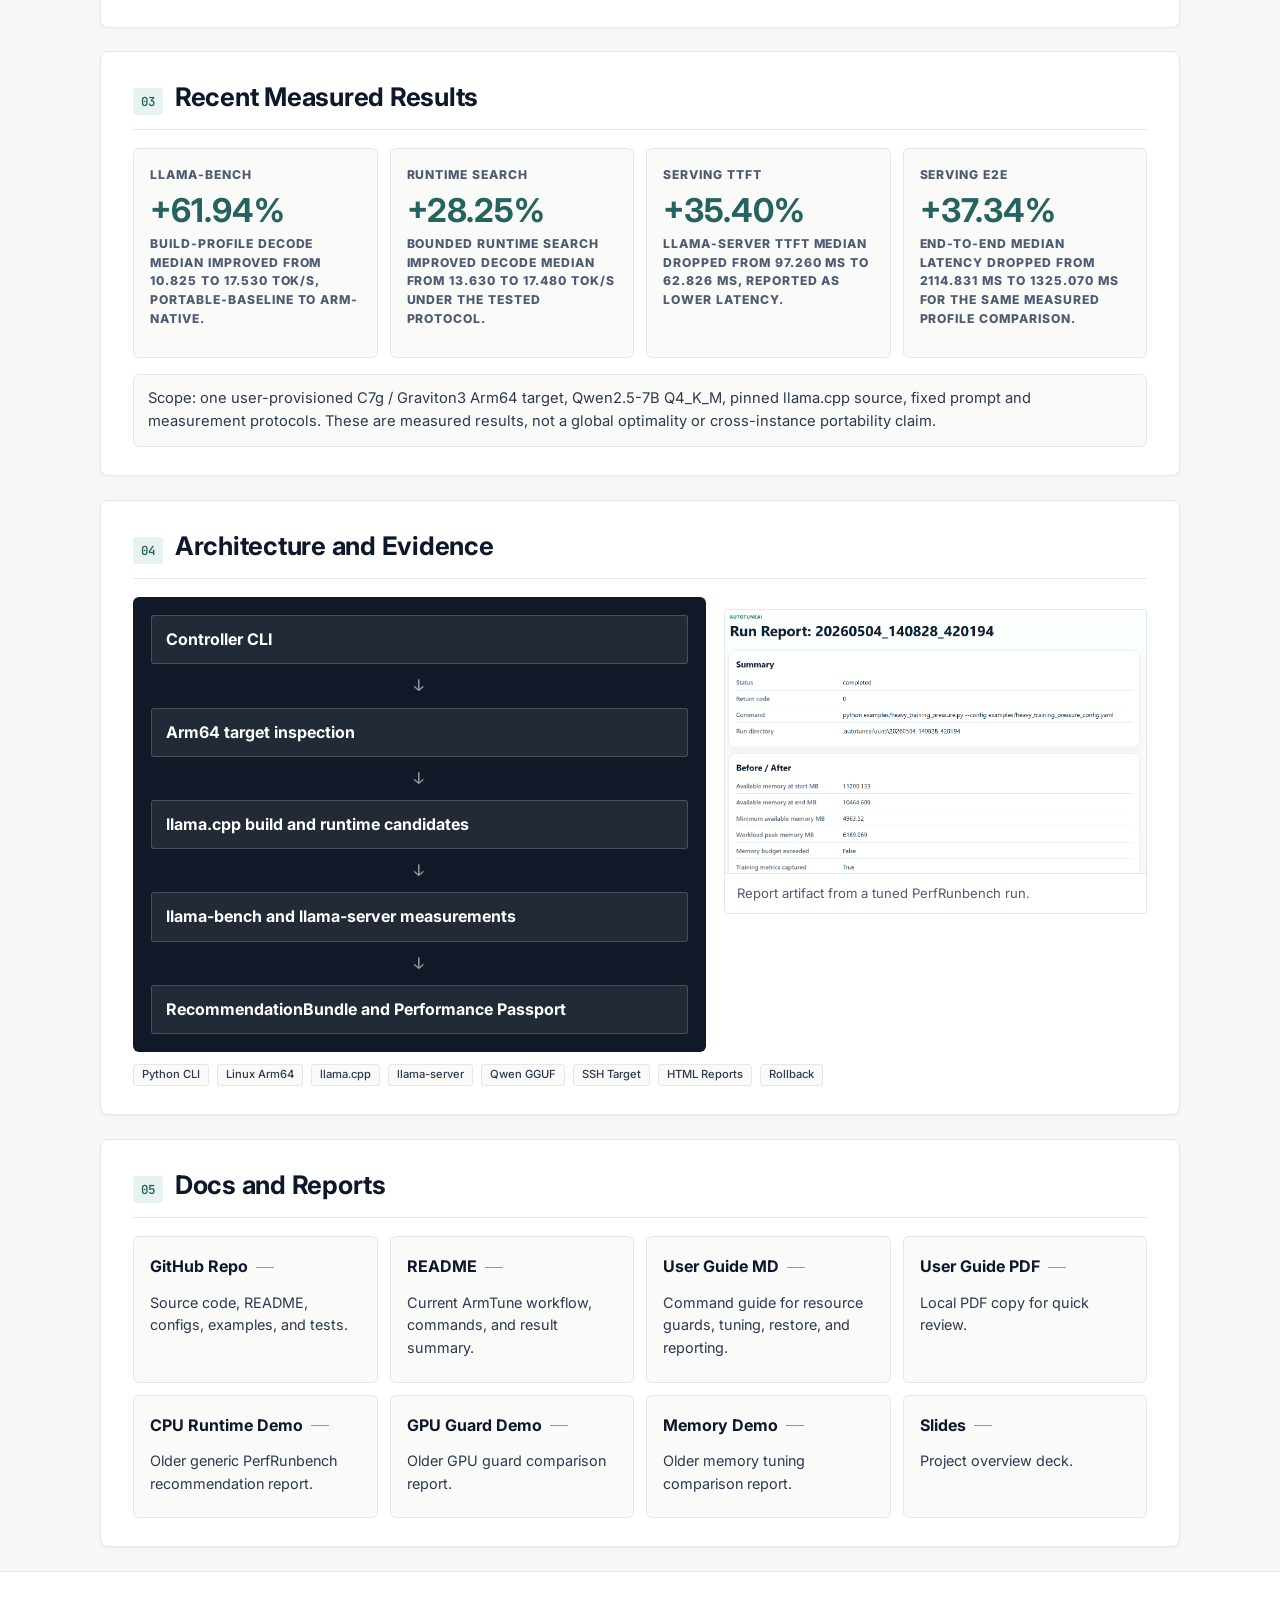
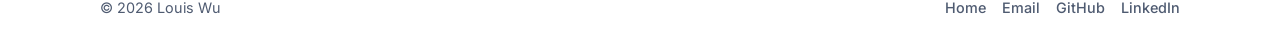
==== commit c2797e6e: "new add carousel feature" ====
--- a/ai-systems.html
+++ b/ai-systems.html
@@ -20,7 +20,6 @@
   </script>
 </head>
 <body class="lang-en systems-page">
-
   <header class="topbar" id="topbar">
     <a href="index.html#top" class="brand" aria-label="Home">
       <span class="brand-name lang-en">Louis Wu</span>
@@ -56,45 +55,41 @@
         </span>
         <h1>PerfRunbench</h1>
         <p class="project-lede">
-          <span class="lang-en">PerfRunbench is my AI benchmarking and tuning toolkit. The newest work is ArmTune: it inspects real Arm targets, builds llama.cpp profiles, searches runtime settings, creates recommendation bundles, and applies them with validation and rollback.</span>
-          <span class="lang-zh-TW">PerfRunbench 是我做 AI benchmark 與調校的工具。最新重點是 ArmTune：檢查真實 Arm 主機、建立 llama.cpp build profile、搜尋 runtime 設定、產生推薦包，並支援驗證後套用與回復。</span>
+          <span class="lang-en">PerfRunbench is my benchmarking and tuning toolkit for real workloads. ArmTune adds an Arm-focused path: inspect the target, build llama.cpp profiles, run bounded runtime searches, measure llama-server serving behavior, produce a Performance Passport, and apply recommendations with validation and rollback.</span>
+          <span class="lang-zh-TW">PerfRunbench 是我針對真實工作負載做 benchmark 與調校的工具。ArmTune 是其中的 Arm 路線：檢查目標主機、建立 llama.cpp profile、執行有界 runtime 搜尋、量測 llama-server serving 表現、產生 Performance Passport，並以可驗證與可回復的方式套用推薦。</span>
         </p>
         <div class="project-actions">
           <a class="btn btn-primary" href="https://github.com/xuwwwww/PerfRunbench" target="_blank" rel="noopener">GitHub</a>
           <a class="btn btn-secondary" href="assets/perfrunbench/docs/perfrunbench-user-guide.pdf" target="_blank" rel="noopener">
             <span class="lang-en">User Guide</span>
-            <span class="lang-zh-TW">使用說明</span>
+            <span class="lang-zh-TW">使用指南</span>
           </a>
           <a class="btn btn-ghost" href="#results">
-            <span class="lang-en">Results</span>
-            <span class="lang-zh-TW">測試結果</span>
-          </a>
-          <a class="btn btn-ghost" href="assets/perfrunbench/reports/report-comparison.html" target="_blank" rel="noopener">
-            <span class="lang-en">Demo Report</span>
-            <span class="lang-zh-TW">Demo 報告</span>
+            <span class="lang-en">Measured Results</span>
+            <span class="lang-zh-TW">實測結果</span>
           </a>
         </div>
       </div>
       <div class="project-hero-panel">
         <h2>
-          <span class="lang-en">Latest Highlights</span>
-          <span class="lang-zh-TW">最新重點</span>
+          <span class="lang-en">Measured Arm Scope</span>
+          <span class="lang-zh-TW">Arm 實測範圍</span>
         </h2>
         <div class="metric-list">
           <div>
-            <strong>v0.3.0</strong>
-            <span class="lang-en">llama-server serving autotuning, recommendation bundles, and serving passports</span>
-            <span class="lang-zh-TW">llama-server serving 調校、推薦包與 serving passport</span>
+            <strong>C7g</strong>
+            <span class="lang-en">Ubuntu 24.04 Arm64 target, Neoverse-V1, 8 logical CPUs</span>
+            <span class="lang-zh-TW">Ubuntu 24.04 Arm64 目標主機，Neoverse-V1，8 logical CPUs</span>
           </div>
           <div>
-            <strong>+84% to +86%</strong>
-            <span class="lang-en">Output tok/s gains on validated remote serving workloads at concurrency 4</span>
-            <span class="lang-zh-TW">concurrency 4 遠端 serving 工作負載的 output tok/s 提升</span>
+            <strong>Qwen2.5</strong>
+            <span class="lang-en">Qwen2.5-7B Q4_K_M with pinned llama.cpp source and fixed protocols</span>
+            <span class="lang-zh-TW">Qwen2.5-7B Q4_K_M，搭配固定 llama.cpp source 與量測協定</span>
           </div>
           <div>
-            <strong>608</strong>
-            <span class="lang-en">Measured serving requests with no retries, request failures, or quality failures</span>
-            <span class="lang-zh-TW">serving 測量請求數，沒有 retry、request failure 或 quality failure</span>
+            <strong>Passport</strong>
+            <span class="lang-en">Preliminary measured Performance Passport, verified with 82 artifact manifests</span>
+            <span class="lang-zh-TW">初步實測 Performance Passport，並重新驗證 82 份 artifact manifest</span>
           </div>
         </div>
       </div>
@@ -105,37 +100,25 @@
         <span class="section-tag">01</span>
         <h2 class="section-title">
           <span class="lang-en">What It Does</span>
-          <span class="lang-zh-TW">它在做什麼</span>
+          <span class="lang-zh-TW">它做什麼</span>
         </h2>
       </div>
       <div class="capability-grid">
         <article class="systems-card">
-          <h3>ArmTune</h3>
-          <p>
-            <span class="lang-en">Checks Arm Linux targets, CPU topology, runtime capability, model paths, and benchmark readiness before tuning starts.</span>
-            <span class="lang-zh-TW">在調校前先檢查 Arm Linux 主機、CPU topology、runtime 能力、模型路徑與 benchmark 準備狀態。</span>
-          </p>
+          <h3>Target Inspection</h3>
+          <p><span class="lang-en">Validates Linux Arm64 readiness, CPU topology, runtime tools, model paths, SSH trust, artifact destinations, and production benchmark requirements before a run starts.</span><span class="lang-zh-TW">在開始調校前檢查 Linux Arm64 readiness、CPU topology、runtime 工具、模型路徑、SSH trust、artifact 輸出位置與 production benchmark 條件。</span></p>
         </article>
         <article class="systems-card">
-          <h3>llama.cpp</h3>
-          <p>
-            <span class="lang-en">Builds portable, native, and optimized profiles, then compares throughput and latency under fixed test rules.</span>
-            <span class="lang-zh-TW">建立 portable、native、optimized profile，並在固定測試規則下比較 throughput 與 latency。</span>
-          </p>
+          <h3>Build Profiles</h3>
+          <p><span class="lang-en">Builds portable, arm-native, and optimized llama.cpp variants while preserving CMake cache, compile commands, binary hashes, and build evidence.</span><span class="lang-zh-TW">建立 portable、arm-native 與 optimized llama.cpp variants，並保留 CMake cache、compile commands、binary hash 與 build evidence。</span></p>
         </article>
         <article class="systems-card">
-          <h3>Serving Search</h3>
-          <p>
-            <span class="lang-en">Runs staged searches for llama-server settings, concurrency, slots, batch choices, and recommendation classes.</span>
-            <span class="lang-zh-TW">針對 llama-server 設定、concurrency、slots、batch 選項與推薦類型做分階段搜尋。</span>
-          </p>
+          <h3>Runtime Search</h3>
+          <p><span class="lang-en">Runs staged candidate searches over threads, CPU affinity, batch settings, and serving parameters with paired baselines and a configured noise band.</span><span class="lang-zh-TW">針對 threads、CPU affinity、batch 設定與 serving 參數做階段式 candidate search，搭配 paired baseline 與設定好的 noise band。</span></p>
         </article>
         <article class="systems-card">
           <h3>Guarded Apply</h3>
-          <p>
-            <span class="lang-en">Shows, validates, dry-runs, applies, checks status, and rolls back recommendations instead of blindly changing a machine.</span>
-            <span class="lang-zh-TW">推薦不會直接亂套用；先顯示、驗證、dry-run，再支援套用、狀態檢查與 rollback。</span>
-          </p>
+          <p><span class="lang-en">Packages recommendations with tested scope, status checks, dry-run behavior, process-scoped apply, lease tracking, and rollback.</span><span class="lang-zh-TW">把推薦結果包成有測試範圍、狀態檢查、dry-run、process-scoped apply、lease tracking 與 rollback 的 RecommendationBundle。</span></p>
         </article>
       </div>
     </section>
@@ -145,80 +128,44 @@
         <span class="section-tag">02</span>
         <h2 class="section-title">
           <span class="lang-en">Workflow</span>
-          <span class="lang-zh-TW">工作流程</span>
+          <span class="lang-zh-TW">流程</span>
         </h2>
       </div>
       <div class="mechanism-grid">
         <article class="mechanism-card">
           <span class="mechanism-step">1</span>
-          <h3>
-            <span class="lang-en">Inspect the target</span>
-            <span class="lang-zh-TW">檢查目標主機</span>
-          </h3>
-          <p>
-            <span class="lang-en">Confirm Linux Arm64, CPU model, SSH trust, runtime tools, model file, and benchmark readiness.</span>
-            <span class="lang-zh-TW">確認 Linux Arm64、CPU 型號、SSH 信任、runtime 工具、模型檔案與 benchmark 狀態。</span>
-          </p>
+          <h3><span class="lang-en">Inspect and gate</span><span class="lang-zh-TW">檢查與 gate</span></h3>
+          <p><span class="lang-en">Run doctor and host inspection before touching a remote machine or claiming benchmark readiness.</span><span class="lang-zh-TW">先跑 doctor 與 host inspection，再碰遠端主機或宣稱 benchmark ready。</span></p>
           <pre class="code-block"><code>autotuneai arm doctor --target-config target.json --require-production</code></pre>
         </article>
         <article class="mechanism-card">
           <span class="mechanism-step">2</span>
-          <h3>
-            <span class="lang-en">Build and compare profiles</span>
-            <span class="lang-zh-TW">建立並比較 profile</span>
-          </h3>
-          <p>
-            <span class="lang-en">Build llama.cpp variants and compare them with fixed prompt, thread, model, and repetition settings.</span>
-            <span class="lang-zh-TW">建立 llama.cpp 版本，並用固定 prompt、thread、model 與重複次數比較。</span>
-          </p>
+          <h3><span class="lang-en">Build evidence-backed profiles</span><span class="lang-zh-TW">建立可追溯 profile</span></h3>
+          <p><span class="lang-en">Create profile plans, execute fixed builds, and preserve hashes and compiler evidence.</span><span class="lang-zh-TW">建立 profile plan、執行固定 build，並保存 hash 與編譯證據。</span></p>
           <pre class="code-block"><code>autotuneai arm build-profile --config build_profiles.json</code></pre>
         </article>
         <article class="mechanism-card">
           <span class="mechanism-step">3</span>
-          <h3>
-            <span class="lang-en">Search runtime settings</span>
-            <span class="lang-zh-TW">搜尋 runtime 設定</span>
-          </h3>
-          <p>
-            <span class="lang-en">Try bounded candidates such as thread count, CPU affinity, batch settings, and serving slots.</span>
-            <span class="lang-zh-TW">在範圍內測 thread 數、CPU affinity、batch 設定與 serving slots。</span>
-          </p>
-          <pre class="code-block"><code>autotuneai arm optimize --config llama_bench_optimize.json</code></pre>
+          <h3><span class="lang-en">Compare and search</span><span class="lang-zh-TW">比較與搜尋</span></h3>
+          <p><span class="lang-en">Compare build profiles, then run bounded runtime search with a staged candidate set.</span><span class="lang-zh-TW">先比較 build profile，再用階段式 candidate set 做有界 runtime search。</span></p>
+          <pre class="code-block"><code>autotuneai arm optimize --config runtime_search.json</code></pre>
         </article>
         <article class="mechanism-card">
           <span class="mechanism-step">4</span>
-          <h3>
-            <span class="lang-en">Create a recommendation</span>
-            <span class="lang-zh-TW">產生推薦</span>
-          </h3>
-          <p>
-            <span class="lang-en">Package the selected settings with workload scope, checks, and the reason it was selected.</span>
-            <span class="lang-zh-TW">把選出的設定、適用 workload、檢查條件與選擇原因包成推薦檔。</span>
-          </p>
-          <pre class="code-block"><code>autotuneai serve recommend --workload interactive-short --concurrency 4</code></pre>
+          <h3><span class="lang-en">Measure serving behavior</span><span class="lang-zh-TW">量測 serving 行為</span></h3>
+          <p><span class="lang-en">Use llama-server to capture request completion, nonempty output, TTFT, end-to-end latency, cleanup, and port release.</span><span class="lang-zh-TW">用 llama-server 量測 request completion、nonempty output、TTFT、end-to-end latency、cleanup 與 port release。</span></p>
+          <pre class="code-block"><code>autotuneai arm optimize --config llama_server_secondary.json</code></pre>
         </article>
         <article class="mechanism-card">
           <span class="mechanism-step">5</span>
-          <h3>
-            <span class="lang-en">Run the chosen setup</span>
-            <span class="lang-zh-TW">執行選出的設定</span>
-          </h3>
-          <p>
-            <span class="lang-en">Start the best serving profile through the CLI while keeping the recommendation scoped to the tested environment.</span>
-            <span class="lang-zh-TW">用 CLI 啟動最佳 serving profile，並保留它只適用於測過環境的邊界。</span>
-          </p>
-          <pre class="code-block"><code>autotuneai serve run --best --workload interactive-short --concurrency 4</code></pre>
+          <h3><span class="lang-en">Generate a Passport</span><span class="lang-zh-TW">產生 Passport</span></h3>
+          <p><span class="lang-en">Turn measured profile comparison into a scoped Performance Passport and verify its required evidence.</span><span class="lang-zh-TW">把實測 profile comparison 轉成有範圍限制的 Performance Passport，並驗證必要證據。</span></p>
+          <pre class="code-block"><code>autotuneai arm passport --comparison-result profile_comparison_result.json</code></pre>
         </article>
         <article class="mechanism-card">
           <span class="mechanism-step">6</span>
-          <h3>
-            <span class="lang-en">Apply and roll back</span>
-            <span class="lang-zh-TW">套用與回復</span>
-          </h3>
-          <p>
-            <span class="lang-en">Validate, canary, lease, status-check, and roll back process-scoped recommendations.</span>
-            <span class="lang-zh-TW">支援 validate、canary、lease、status check，以及 process scope 的 rollback。</span>
-          </p>
+          <h3><span class="lang-en">Apply with rollback</span><span class="lang-zh-TW">套用與回復</span></h3>
+          <p><span class="lang-en">Apply only process-scoped recommendations after validation, with status checks and rollback kept in the workflow.</span><span class="lang-zh-TW">只在驗證後套用 process-scoped 推薦，流程中保留 status check 與 rollback。</span></p>
           <pre class="code-block"><code>autotuneai recommendation apply --bundle recommendation.json --dry-run</code></pre>
         </article>
       </div>
@@ -228,97 +175,75 @@
       <div class="section-head">
         <span class="section-tag">03</span>
         <h2 class="section-title">
-          <span class="lang-en">Recent Results</span>
-          <span class="lang-zh-TW">近期結果</span>
+          <span class="lang-en">Recent Measured Results</span>
+          <span class="lang-zh-TW">近期實測結果</span>
         </h2>
       </div>
       <div class="proof-grid">
         <article class="proof-card">
-          <span>Interactive Serving</span>
-          <strong>+84.092%</strong>
-          <p>
-            <span class="lang-en">Output tok/s improved from <code>17.032</code> to <code>31.355</code> on the tested C7g server and T4g remote-client path.</span>
-            <span class="lang-zh-TW">在測試的 C7g server 與 T4g 遠端 client 路徑中，output tok/s 從 <code>17.032</code> 到 <code>31.355</code>。</span>
-          </p>
+          <span>llama-bench</span>
+          <strong>+61.94%</strong>
+          <p><span class="lang-en">Build-profile decode median improved from 10.825 to 17.530 tok/s, portable-baseline to arm-native.</span><span class="lang-zh-TW">build-profile decode median 從 10.825 提升到 17.530 tok/s，portable-baseline 對 arm-native。</span></p>
         </article>
         <article class="proof-card">
-          <span>Decode Heavy</span>
-          <strong>+86.490%</strong>
-          <p>
-            <span class="lang-en">Decode-heavy serving workload improved from <code>17.046</code> to <code>31.790</code> output tok/s.</span>
-            <span class="lang-zh-TW">decode-heavy serving workload 的 output tok/s 從 <code>17.046</code> 到 <code>31.790</code>。</span>
-          </p>
+          <span>Runtime Search</span>
+          <strong>+28.25%</strong>
+          <p><span class="lang-en">Bounded runtime search improved decode median from 13.630 to 17.480 tok/s under the tested protocol.</span><span class="lang-zh-TW">有界 runtime search 在測試協定下讓 decode median 從 13.630 提升到 17.480 tok/s。</span></p>
         </article>
         <article class="proof-card">
-          <span>Prefill Heavy</span>
-          <strong>+69.375%</strong>
-          <p>
-            <span class="lang-en">Prefill-heavy serving workload improved from <code>16.563</code> to <code>28.054</code> output tok/s.</span>
-            <span class="lang-zh-TW">prefill-heavy serving workload 的 output tok/s 從 <code>16.563</code> 到 <code>28.054</code>。</span>
-          </p>
+          <span>Serving TTFT</span>
+          <strong>+35.40%</strong>
+          <p><span class="lang-en">llama-server TTFT median dropped from 97.260 ms to 62.826 ms, reported as lower latency.</span><span class="lang-zh-TW">llama-server TTFT median 從 97.260 ms 降到 62.826 ms，以 latency 降低方式呈現。</span></p>
         </article>
         <article class="proof-card">
-          <span>Arm Build Profile</span>
-          <strong>17.530 tok/s</strong>
-          <p>
-            <span class="lang-en">Best llama-bench build-profile median decode rate on the tested C7g / Neoverse-V1 target.</span>
-            <span class="lang-zh-TW">測試 C7g / Neoverse-V1 目標上的最佳 llama-bench build-profile median decode rate。</span>
-          </p>
-        </article>
-      </div>
+          <span>Serving E2E</span>
+          <strong>+37.34%</strong>
+          <p><span class="lang-en">End-to-end median latency dropped from 2114.831 ms to 1325.070 ms for the same measured profile comparison.</span><span class="lang-zh-TW">同一組 profile comparison 中，end-to-end median latency 從 2114.831 ms 降到 1325.070 ms。</span></p>
+        </article>
+      </div>
+      <p class="scope-note">
+        <span class="lang-en">Scope: one user-provisioned C7g / Graviton3 Arm64 target, Qwen2.5-7B Q4_K_M, pinned llama.cpp source, fixed prompt and measurement protocols. These are measured results, not a global optimality or cross-instance portability claim.</span>
+        <span class="lang-zh-TW">範圍：單一 user-provisioned C7g / Graviton3 Arm64 目標、Qwen2.5-7B Q4_K_M、固定 llama.cpp source、固定 prompt 與量測協定。這是實測結果，但不是全域最佳化或跨機型可攜性的宣稱。</span>
+      </p>
     </section>
 
     <section class="card-section reveal" data-analytics-section="perfrunbench_platform">
       <div class="section-head">
         <span class="section-tag">04</span>
         <h2 class="section-title">
-          <span class="lang-en">Tested Scope</span>
-          <span class="lang-zh-TW">測試範圍</span>
+          <span class="lang-en">Architecture and Evidence</span>
+          <span class="lang-zh-TW">架構與證據</span>
         </h2>
       </div>
       <div class="architecture-layout compact-architecture">
         <div class="architecture-flow" aria-label="PerfRunbench ArmTune flow">
-          <div class="flow-node">
-            <span class="lang-en">Controller CLI</span>
-            <span class="lang-zh-TW">Controller CLI</span>
-          </div>
+          <div class="flow-node"><span class="lang-en">Controller CLI</span><span class="lang-zh-TW">Controller CLI</span></div>
           <div class="flow-arrow">↓</div>
-          <div class="flow-node">
-            <span class="lang-en">C7g / Neoverse-V1 Arm64 server</span>
-            <span class="lang-zh-TW">C7g / Neoverse-V1 Arm64 server</span>
-          </div>
+          <div class="flow-node"><span class="lang-en">Arm64 target inspection</span><span class="lang-zh-TW">Arm64 目標檢查</span></div>
           <div class="flow-arrow">↓</div>
-          <div class="flow-node">
-            <span class="lang-en">Qwen2.5-7B Q4_K_M + llama.cpp</span>
-            <span class="lang-zh-TW">Qwen2.5-7B Q4_K_M + llama.cpp</span>
-          </div>
+          <div class="flow-node"><span class="lang-en">llama.cpp build and runtime candidates</span><span class="lang-zh-TW">llama.cpp build 與 runtime candidates</span></div>
           <div class="flow-arrow">↓</div>
-          <div class="flow-node">
-            <span class="lang-en">T4g remote client, concurrency 4</span>
-            <span class="lang-zh-TW">T4g 遠端 client，concurrency 4</span>
-          </div>
+          <div class="flow-node"><span class="lang-en">llama-bench and llama-server measurements</span><span class="lang-zh-TW">llama-bench 與 llama-server 量測</span></div>
           <div class="flow-arrow">↓</div>
-          <div class="flow-node">
-            <span class="lang-en">Recommendation bundle + Serving Passport</span>
-            <span class="lang-zh-TW">推薦包 + Serving Passport</span>
-          </div>
+          <div class="flow-node"><span class="lang-en">RecommendationBundle and Performance Passport</span><span class="lang-zh-TW">RecommendationBundle 與 Performance Passport</span></div>
         </div>
-        <div class="stack-panel">
-          <h3>
-            <span class="lang-en">Supported Surface</span>
-            <span class="lang-zh-TW">支援範圍</span>
-          </h3>
-          <div class="stack-list">
-            <span class="tag">Python CLI</span>
-            <span class="tag">Linux Arm64</span>
-            <span class="tag">llama.cpp</span>
-            <span class="tag">llama-server</span>
-            <span class="tag">Qwen GGUF</span>
-            <span class="tag">Remote Client</span>
-            <span class="tag">HTML Reports</span>
-            <span class="tag">Rollback</span>
-          </div>
-        </div>
+        <figure class="evidence-figure">
+          <img src="assets/perfrunbench/screenshots/latest_tuned_run_report.png" alt="PerfRunbench tuned run report screenshot" loading="lazy">
+          <figcaption>
+            <span class="lang-en">Report artifact from a tuned PerfRunbench run.</span>
+            <span class="lang-zh-TW">PerfRunbench 調校後產生的 report artifact。</span>
+          </figcaption>
+        </figure>
+      </div>
+      <div class="stack-list">
+        <span class="tag">Python CLI</span>
+        <span class="tag">Linux Arm64</span>
+        <span class="tag">llama.cpp</span>
+        <span class="tag">llama-server</span>
+        <span class="tag">Qwen GGUF</span>
+        <span class="tag">SSH Target</span>
+        <span class="tag">HTML Reports</span>
+        <span class="tag">Rollback</span>
       </div>
     </section>
 
@@ -341,11 +266,11 @@
         </a>
         <a class="link-card" href="https://github.com/xuwwwww/PerfRunbench/blob/main/USER_GUIDE.md" target="_blank" rel="noopener">
           <h3>User Guide MD</h3>
-          <p><span class="lang-en">Full command guide for resource guard, tuning, restore, and reporting.</span><span class="lang-zh-TW">完整指令說明，包含 resource guard、調校、回復與報告。</span></p>
+          <p><span class="lang-en">Command guide for resource guards, tuning, restore, and reporting.</span><span class="lang-zh-TW">resource guard、調校、restore 與 report 的指令指南。</span></p>
         </a>
         <a class="link-card" href="assets/perfrunbench/docs/perfrunbench-user-guide.pdf" target="_blank" rel="noopener">
-          <h3><span class="lang-en">User Guide PDF</span><span class="lang-zh-TW">使用說明 PDF</span></h3>
-          <p><span class="lang-en">Local PDF copy for quick review.</span><span class="lang-zh-TW">網站內的 PDF 版本，方便快速查看。</span></p>
+          <h3><span class="lang-en">User Guide PDF</span><span class="lang-zh-TW">使用指南 PDF</span></h3>
+          <p><span class="lang-en">Local PDF copy for quick review.</span><span class="lang-zh-TW">可快速查看的本地 PDF 版本。</span></p>
         </a>
         <a class="link-card" href="assets/perfrunbench/reports/report-comparison.html" target="_blank" rel="noopener">
           <h3><span class="lang-en">CPU Runtime Demo</span><span class="lang-zh-TW">CPU Runtime Demo</span></h3>
@@ -353,15 +278,15 @@
         </a>
         <a class="link-card" href="assets/perfrunbench/reports/gpu-guard-comparison.html" target="_blank" rel="noopener">
           <h3>GPU Guard Demo</h3>
-          <p><span class="lang-en">Older GPU guard comparison report.</span><span class="lang-zh-TW">較早期的 GPU guard 比較報告。</span></p>
+          <p><span class="lang-en">Older GPU guard comparison report.</span><span class="lang-zh-TW">較早期的 GPU guard comparison report。</span></p>
         </a>
         <a class="link-card" href="assets/perfrunbench/reports/memory-tuning-comparison.html" target="_blank" rel="noopener">
           <h3>Memory Demo</h3>
-          <p><span class="lang-en">Older memory tuning comparison report.</span><span class="lang-zh-TW">較早期的 memory tuning 比較報告。</span></p>
+          <p><span class="lang-en">Older memory tuning comparison report.</span><span class="lang-zh-TW">較早期的 memory tuning comparison report。</span></p>
         </a>
         <a class="link-card" href="assets/perfrunbench/docs/perfrunbench-slides.pdf" target="_blank" rel="noopener">
-          <h3><span class="lang-en">Slides</span><span class="lang-zh-TW">投影片</span></h3>
-          <p><span class="lang-en">Project overview deck.</span><span class="lang-zh-TW">專案簡報。</span></p>
+          <h3><span class="lang-en">Slides</span><span class="lang-zh-TW">簡報</span></h3>
+          <p><span class="lang-en">Project overview deck.</span><span class="lang-zh-TW">專案概覽簡報。</span></p>
         </a>
       </div>
     </section>
@@ -382,26 +307,6 @@
     </div>
   </footer>
 
-  <div class="modal-backdrop" id="project-modal" aria-hidden="true">
-    <div class="modal-panel" role="dialog" aria-modal="true" aria-labelledby="modal-title">
-      <button class="modal-close" id="modal-close" aria-label="Close">
-        <span aria-hidden="true">×</span>
-      </button>
-      <div class="modal-scroll">
-        <div class="modal-header">
-          <span class="modal-period" id="modal-period"></span>
-          <h2 id="modal-title"></h2>
-          <p class="modal-org" id="modal-org"></p>
-          <div class="tag-row" id="modal-tags"></div>
-        </div>
-        <div class="modal-body">
-          <p id="modal-summary"></p>
-          <div id="modal-sections"></div>
-        </div>
-      </div>
-    </div>
-  </div>
-
   <script src="scripts.js"></script>
 </body>
 </html>
--- a/styles.css
+++ b/styles.css
@@ -21,9 +21,9 @@
   --shadow-sm: 0 1px 2px rgba(15, 23, 42, 0.04);
   --shadow-md: 0 6px 24px -8px rgba(15, 23, 42, 0.12), 0 2px 6px -2px rgba(15, 23, 42, 0.06);
   --shadow-lg: 0 24px 60px -20px rgba(15, 23, 42, 0.25), 0 8px 18px -8px rgba(15, 23, 42, 0.12);
-  --radius-sm: 4px;
-  --radius: 8px;
-  --radius-lg: 12px;
+  --radius-sm: 3px;
+  --radius: 6px;
+  --radius-lg: 8px;
   --max-width: 1080px;
   --nav-height: 64px;
   --nav-height-mobile: 56px;
@@ -37,23 +37,28 @@
   scroll-behavior: smooth;
   scroll-padding-top: calc(var(--nav-height) + 12px);
   background: var(--bg);
+  overflow-x: hidden;
 }
 
 body {
+  min-height: 100vh;
+  min-height: 100svh;
   margin: 0;
+  display: flex;
+  flex-direction: column;
   font-family: 'Inter', 'Noto Sans TC', 'Segoe UI', system-ui, sans-serif;
   color: var(--text);
-  background:
-    radial-gradient(1200px 600px at 12% -10%, rgba(99, 102, 241, 0.10), transparent 60%),
-    radial-gradient(900px 500px at 90% 0%, rgba(16, 185, 129, 0.07), transparent 55%),
-    var(--bg);
+  background: var(--bg);
   line-height: 1.7;
   font-size: 16px;
   -webkit-font-smoothing: antialiased;
   text-rendering: optimizeLegibility;
   -webkit-text-size-adjust: 100%;
   transition: opacity 0.32s var(--ease);
-}
+  overflow-x: hidden;
+}
+
+main { width: 100%; flex: 1 0 auto; }
 
 body.lang-zh-TW { font-family: 'Noto Sans TC', 'Inter', 'Segoe UI', system-ui, sans-serif; }
 body.lang-zh-TW { letter-spacing: 0.01em; }
@@ -98,6 +103,7 @@
 .brand {
   display: inline-flex;
   align-items: center;
+  min-width: 0;
   color: var(--text);
   font-weight: 700;
   letter-spacing: 0.01em;
@@ -134,6 +140,7 @@
   display: flex;
   align-items: center;
   gap: 10px;
+  flex-shrink: 0;
 }
 
 #lang-switch {
@@ -211,7 +218,7 @@
 .hero {
   max-width: var(--max-width);
   margin: 36px auto 24px;
-  padding: 0 28px;
+  padding: 0;
 }
 .hero-grid {
   display: grid;
@@ -226,16 +233,6 @@
   position: relative;
   overflow: hidden;
 }
-.hero-grid::before {
-  content: "";
-  position: absolute;
-  inset: 0;
-  background:
-    radial-gradient(460px 220px at 100% 0%, rgba(37, 99, 95, 0.07), transparent 70%),
-    radial-gradient(360px 200px at 0% 100%, rgba(15, 23, 42, 0.035), transparent 70%);
-  pointer-events: none;
-}
-
 .hero-photo-wrap {
   position: relative;
   width: 100%;
@@ -258,7 +255,7 @@
 .hero-photo-glow {
   position: absolute;
   inset: -10px;
-  background: linear-gradient(135deg, rgba(37, 99, 95, 0.22), rgba(15, 23, 42, 0.08));
+  background: rgba(37, 99, 95, 0.16);
   filter: blur(24px);
   border-radius: var(--radius-lg);
   z-index: 0;
@@ -291,6 +288,7 @@
   font-weight: 500;
   margin: 0 0 8px;
   line-height: 1.5;
+  overflow-wrap: anywhere;
 }
 .hero-school {
   font-size: 0.98rem;
@@ -302,6 +300,8 @@
   align-items: center;
   gap: 8px;
   flex-wrap: wrap;
+  max-width: 100%;
+  overflow-wrap: anywhere;
 }
 .school-logo-frame {
   display: inline-flex;
@@ -323,6 +323,7 @@
   max-width: 60ch;
   margin: 0 0 22px;
   line-height: 1.7;
+  overflow-wrap: anywhere;
 }
 
 .hero-actions {
@@ -399,6 +400,81 @@
 }
 
 /* =========================================================
+   Vertical Coverflow Carousel
+   ========================================================= */
+.portfolio-carousel {
+  position: relative;
+  width: min(calc(var(--max-width) + 96px), 100%);
+  height: min(78svh, 860px);
+  min-height: 560px;
+  margin: 8px auto 44px;
+  padding: 220px 48px;
+  overflow-x: hidden;
+  overflow-y: auto;
+  scroll-snap-type: y proximity;
+  scroll-padding-block: 220px;
+  overscroll-behavior-y: contain;
+  scrollbar-width: none;
+  perspective: 1100px;
+  outline: none;
+  cursor: grab;
+  touch-action: pan-y;
+}
+.portfolio-carousel::-webkit-scrollbar { display: none; }
+.portfolio-carousel:focus-visible {
+  outline: 3px solid rgba(37, 99, 95, 0.2);
+  outline-offset: 4px;
+}
+.portfolio-carousel.is-dragging {
+  cursor: grabbing;
+  user-select: none;
+}
+.portfolio-carousel.is-dragging,
+.portfolio-carousel.is-wheel-driving {
+  scroll-snap-type: none;
+}
+.portfolio-carousel img {
+  -webkit-user-drag: none;
+  user-select: none;
+}
+.portfolio-carousel > .carousel-card {
+  position: relative;
+  left: 0;
+  width: 100%;
+  max-width: var(--max-width);
+  margin: 0 auto 14px;
+  scroll-snap-align: center;
+  scroll-snap-stop: always;
+  transform-origin: center center;
+  transition: left 0.34s var(--ease), width 0.34s var(--ease), max-width 0.34s var(--ease), transform 0.34s var(--ease), opacity 0.34s var(--ease), filter 0.34s var(--ease), box-shadow 0.34s var(--ease), border-color 0.34s var(--ease);
+}
+.portfolio-carousel > .carousel-card[data-coverflow-state="active"] {
+  z-index: 4;
+  left: -32px;
+  width: calc(100% + 64px);
+  max-width: calc(var(--max-width) + 64px);
+  transform: none;
+  opacity: 1;
+  filter: none;
+  border-color: var(--border-strong);
+  box-shadow: 0 28px 56px -32px rgba(15, 23, 42, 0.58);
+}
+.portfolio-carousel > .carousel-card[data-coverflow-state="before"],
+.portfolio-carousel > .carousel-card[data-coverflow-state="after"] {
+  z-index: 3;
+  transform: translateZ(-24px) scale(0.89) rotateX(1deg);
+  opacity: 0.66;
+  filter: saturate(0.78);
+}
+.portfolio-carousel > .carousel-card[data-coverflow-state="past"],
+.portfolio-carousel > .carousel-card[data-coverflow-state="future"] {
+  z-index: 1;
+  transform: translateZ(-70px) scale(0.80);
+  opacity: 0.34;
+  filter: saturate(0.58);
+}
+
+/* =========================================================
    Section Cards
    ========================================================= */
 .card-section {
@@ -411,6 +487,93 @@
   box-shadow: var(--shadow-sm);
 }
 
+.section-rail {
+  position: fixed;
+  left: max(10px, calc((100vw - var(--max-width)) / 2 - 174px));
+  top: 50%;
+  transform: translateY(-50%);
+  z-index: 20;
+  display: grid;
+  gap: 6px;
+  width: 124px;
+  max-height: 82vh;
+  overflow-y: auto;
+  padding: 7px;
+  background: rgba(255, 255, 255, 0.82);
+  border: 1px solid var(--border);
+  border-radius: var(--radius);
+  box-shadow: var(--shadow-sm);
+  backdrop-filter: blur(12px);
+  -webkit-backdrop-filter: blur(12px);
+}
+.section-rail::-webkit-scrollbar { width: 4px; }
+.section-rail::-webkit-scrollbar-thumb { background: var(--border-strong); border-radius: 2px; }
+.section-rail a {
+  width: 100%;
+  min-height: 54px;
+  display: block;
+  padding: 6px;
+  border: 1px solid transparent;
+  border-radius: var(--radius-sm);
+  color: var(--text-4);
+  background: transparent;
+  transition: background 0.18s var(--ease), color 0.18s var(--ease), border-color 0.18s var(--ease), transform 0.18s var(--ease);
+}
+.section-rail a:hover { background: var(--surface-2); color: var(--text); transform: translateX(2px); }
+.section-rail a.active {
+  color: var(--text);
+  background: var(--surface);
+  border-color: var(--accent);
+  box-shadow: 0 5px 14px -10px rgba(37, 99, 95, 0.7);
+}
+.rail-preview {
+  display: grid;
+  grid-template-columns: 30px minmax(0, 1fr);
+  align-items: center;
+  gap: 7px;
+  min-width: 0;
+}
+.rail-preview-hero { grid-template-columns: 36px minmax(0, 1fr); }
+.rail-preview-thumb,
+.rail-preview-index {
+  width: 30px;
+  height: 30px;
+  display: grid;
+  place-items: center;
+  flex: 0 0 auto;
+  border: 1px solid var(--border);
+  border-radius: 3px;
+  background: var(--surface-2);
+  color: var(--accent);
+  font-family: 'JetBrains Mono', ui-monospace, monospace;
+  font-size: 0.68rem;
+  font-weight: 800;
+}
+.rail-preview-thumb {
+  width: 36px;
+  height: 36px;
+  overflow: hidden;
+}
+.rail-preview-thumb img { width: 100%; height: 100%; object-fit: cover; }
+.rail-preview-copy { min-width: 0; display: grid; gap: 1px; }
+.rail-preview-copy strong,
+.rail-preview-copy small {
+  display: block;
+  overflow: hidden;
+  text-overflow: ellipsis;
+  white-space: nowrap;
+}
+.rail-preview-copy strong { color: var(--text-2); font-size: 0.72rem; line-height: 1.3; }
+.rail-preview-copy small { color: var(--text-4); font-size: 0.62rem; line-height: 1.25; }
+.section-rail a.active .rail-preview-index {
+  color: #fff;
+  background: var(--accent);
+  border-color: var(--accent);
+}
+.section-rail a.active .rail-preview-copy strong { color: var(--accent-2); }
+.section-rail a.active .rail-preview-copy small { color: var(--text-3); }
+.section-rail a.active .rail-preview-thumb { border-color: var(--accent); }
+
 .section-head {
   display: flex;
   align-items: baseline;
@@ -455,9 +618,7 @@
   grid-template-columns: minmax(0, 1fr) auto;
   gap: 22px;
   align-items: center;
-  background:
-    linear-gradient(135deg, rgba(37, 99, 95, 0.09), rgba(255, 255, 255, 0.96) 42%),
-    var(--surface);
+  background: var(--surface);
   border: 1px solid rgba(37, 99, 95, 0.18);
   border-radius: var(--radius-lg);
   box-shadow: 0 16px 34px -28px rgba(15, 23, 42, 0.32);
@@ -521,43 +682,6 @@
 .fact-sub {
   font-size: 0.85rem;
   color: var(--text-3);
-}
-
-/* 60-second brief */
-.quick-brief {
-  max-width: var(--max-width);
-  margin: 24px auto;
-  padding: 24px 28px;
-  display: grid;
-  grid-template-columns: minmax(0, 1fr) auto;
-  gap: 22px;
-  align-items: center;
-  background: var(--surface);
-  border: 1px solid var(--border);
-  border-radius: var(--radius-lg);
-  box-shadow: var(--shadow-sm);
-}
-.quick-brief-copy h2 {
-  margin: 0;
-  max-width: 780px;
-  font-size: 1.35rem;
-  line-height: 1.28;
-  color: var(--text);
-}
-.quick-brief-copy p {
-  margin: 10px 0 0;
-  max-width: 78ch;
-  color: var(--text-2);
-}
-.quick-brief-actions {
-  display: grid;
-  grid-template-columns: repeat(2, minmax(0, 1fr));
-  gap: 8px;
-  min-width: 290px;
-}
-.quick-brief-actions .btn {
-  min-width: 0;
-  width: 100%;
 }
 
 /* Timeline (Experience) */
@@ -1242,7 +1366,7 @@
    Footer
    ========================================================= */
 .site-footer {
-  margin-top: 40px;
+  margin-top: auto;
   padding: 24px 28px;
   border-top: 1px solid var(--border);
   background: var(--surface);
@@ -1304,6 +1428,38 @@
   transform: translateY(0) scale(1);
   opacity: 1;
 }
+.brief-modal-panel {
+  width: min(660px, 100%);
+}
+.brief-modal-body > p {
+  max-width: 62ch;
+  font-size: 1.08rem;
+}
+.brief-modal-facts {
+  display: grid;
+  grid-template-columns: repeat(3, minmax(0, 1fr));
+  gap: 10px;
+  margin-top: 24px;
+}
+.brief-modal-facts span {
+  display: flex;
+  flex-direction: column;
+  gap: 4px;
+  min-width: 0;
+  padding: 14px;
+  background: var(--surface-2);
+  border: 1px solid var(--border);
+  border-radius: var(--radius-sm);
+}
+.brief-modal-facts strong {
+  color: var(--text);
+  font-size: 0.9rem;
+}
+.brief-modal-facts small {
+  color: var(--text-3);
+  font-size: 0.78rem;
+  line-height: 1.45;
+}
 .modal-close {
   position: absolute;
   top: 14px;
@@ -1685,9 +1841,7 @@
 }
 .project-hero-copy {
   padding: 34px;
-  background:
-    linear-gradient(135deg, rgba(37, 99, 95, 0.1), rgba(255, 255, 255, 0.96) 44%),
-    var(--surface);
+  background: var(--surface);
 }
 .project-hero-copy h1 {
   margin: 0 0 12px;
@@ -1752,9 +1906,7 @@
 .systems-hero-panel {
   padding: 34px;
   color: #fff;
-  background:
-    linear-gradient(135deg, rgba(15, 23, 42, 0.96), rgba(30, 41, 59, 0.94)),
-    #111827;
+  background: #111827;
   border-radius: var(--radius-lg);
   box-shadow: var(--shadow-lg);
 }
@@ -1954,6 +2106,16 @@
   background: #111827;
   border-radius: var(--radius);
   color: #fff;
+}
+.scope-note {
+  margin: 16px 0 0;
+  padding: 12px 14px;
+  color: var(--text-2);
+  background: var(--surface-2);
+  border: 1px solid var(--border);
+  border-radius: var(--radius);
+  font-size: 0.92rem;
+  line-height: 1.6;
 }
 .flow-node {
   padding: 10px 14px;
@@ -2096,7 +2258,12 @@
 /* =========================================================
    Responsive — Tablet (≤ 980px)
    ========================================================= */
+@media (max-width: 1400px) {
+  .section-rail { display: none; }
+}
+
 @media (max-width: 980px) {
+  .section-rail { display: none; }
   .nav-links a { padding: 8px 10px; font-size: 0.88rem; }
   .activities-grid { grid-template-columns: 1fr 1fr; }
   .hero-grid { gap: 32px; padding: 26px; }
@@ -2163,8 +2330,8 @@
   /* Topbar — slimmer, hamburger menu */
   .topbar {
     height: var(--nav-height-mobile);
-    padding: 0 14px;
-    gap: 10px;
+    padding: 0 10px;
+    gap: 8px;
     background: rgba(255, 255, 255, 0.88);
   }
   .brand-name { font-size: 0.95rem; }
@@ -2196,9 +2363,15 @@
   .nav-toggle { display: flex; }
 
   #lang-switch {
-    padding: 7px 12px;
+    padding: 7px 10px;
     font-size: 0.8rem;
     gap: 5px;
+  }
+  .topbar-actions { gap: 6px; }
+  .nav-toggle {
+    width: 34px;
+    height: 34px;
+    padding: 8px;
   }
   /* Hero */
   .hero { padding: 0 14px; margin: 18px auto 16px; }
@@ -2216,6 +2389,7 @@
   .hero-school { font-size: 0.92rem; margin-bottom: 12px; }
   .school-line {
     justify-content: center;
+    display: flex;
   }
   .school-logo-frame {
     width: 72px;
@@ -2228,8 +2402,22 @@
     line-height: 1.65;
   }
   .hero-actions {
-    justify-content: center;
+    display: grid;
+    grid-template-columns: repeat(2, minmax(0, 1fr));
+    justify-content: stretch;
     gap: 8px;
+  }
+  .hero-actions .btn {
+    width: 100%;
+    flex: none;
+    min-width: 0;
+    max-width: none;
+    white-space: normal;
+  }
+  .hero-actions .btn:last-child {
+    grid-column: 1 / -1;
+    justify-self: center;
+    width: min(100%, 190px);
   }
   .btn { padding: 9px 15px; font-size: 0.88rem; }
   .featured-portfolio {
@@ -2276,6 +2464,11 @@
   .evidence-card-wide {
     grid-column: auto;
   }
+  .portfolio-carousel {
+    width: 100%;
+    min-height: 540px;
+    padding-inline: 18px;
+  }
   /* Cards */
   .card-section {
     padding: 22px 18px;
@@ -2294,12 +2487,29 @@
   /* About facts */
   .quick-facts { grid-template-columns: 1fr; gap: 10px; margin-top: 14px; }
   .fact { padding: 14px 16px; }
-  .quick-brief {
-    grid-template-columns: 1fr;
-    padding: 22px 18px;
-    margin: 14px;
-  }
-  .quick-brief-actions { grid-template-columns: 1fr 1fr; min-width: 0; }
+  .portfolio-carousel {
+    height: calc(100svh - var(--nav-height-mobile) - 24px);
+    min-height: 500px;
+    margin: 6px auto 24px;
+    padding: 180px 14px;
+    scroll-padding-block: 180px;
+  }
+  .portfolio-carousel > .carousel-card {
+    margin-bottom: 10px;
+  }
+  .portfolio-carousel > .carousel-card[data-coverflow-state="active"] {
+    left: -10px;
+    width: calc(100% + 20px);
+    max-width: calc(var(--max-width) + 20px);
+  }
+  .portfolio-carousel > .carousel-card[data-coverflow-state="before"],
+  .portfolio-carousel > .carousel-card[data-coverflow-state="after"] {
+    transform: translateZ(-16px) scale(0.94);
+  }
+  .portfolio-carousel > .carousel-card[data-coverflow-state="past"],
+  .portfolio-carousel > .carousel-card[data-coverflow-state="future"] {
+    transform: translateZ(-40px) scale(0.88);
+  }
 
   /* Timeline */
   .timeline-item { padding-left: 24px; }
@@ -2371,6 +2581,7 @@
   }
   .modal-header { padding-right: 48px; }
   .modal-header h2 { font-size: 1.35rem; }
+  .brief-modal-facts { grid-template-columns: 1fr; }
   .easter-panel { width: 100%; padding: 20px; border-radius: 22px; }
   .easter-head { align-items: stretch; flex-direction: column; }
   .easter-actions { justify-content: flex-start; flex-wrap: wrap; }
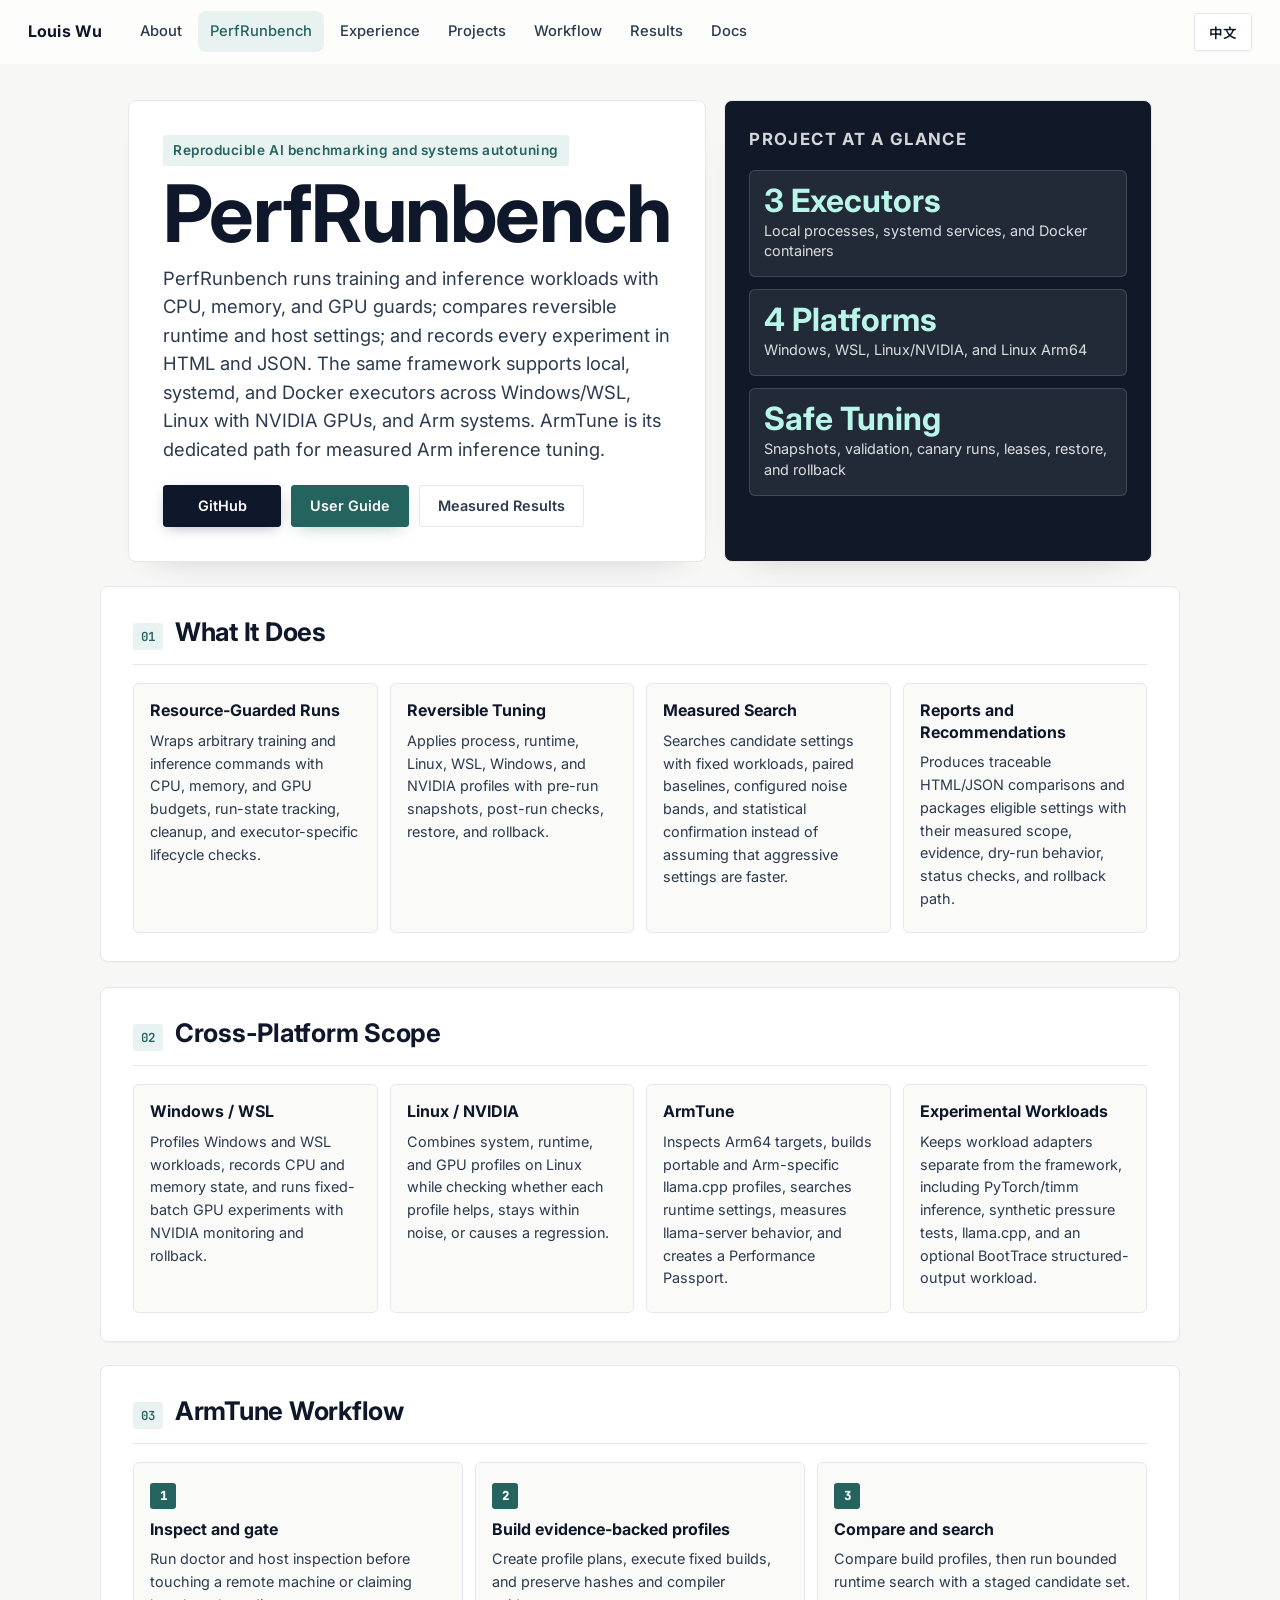
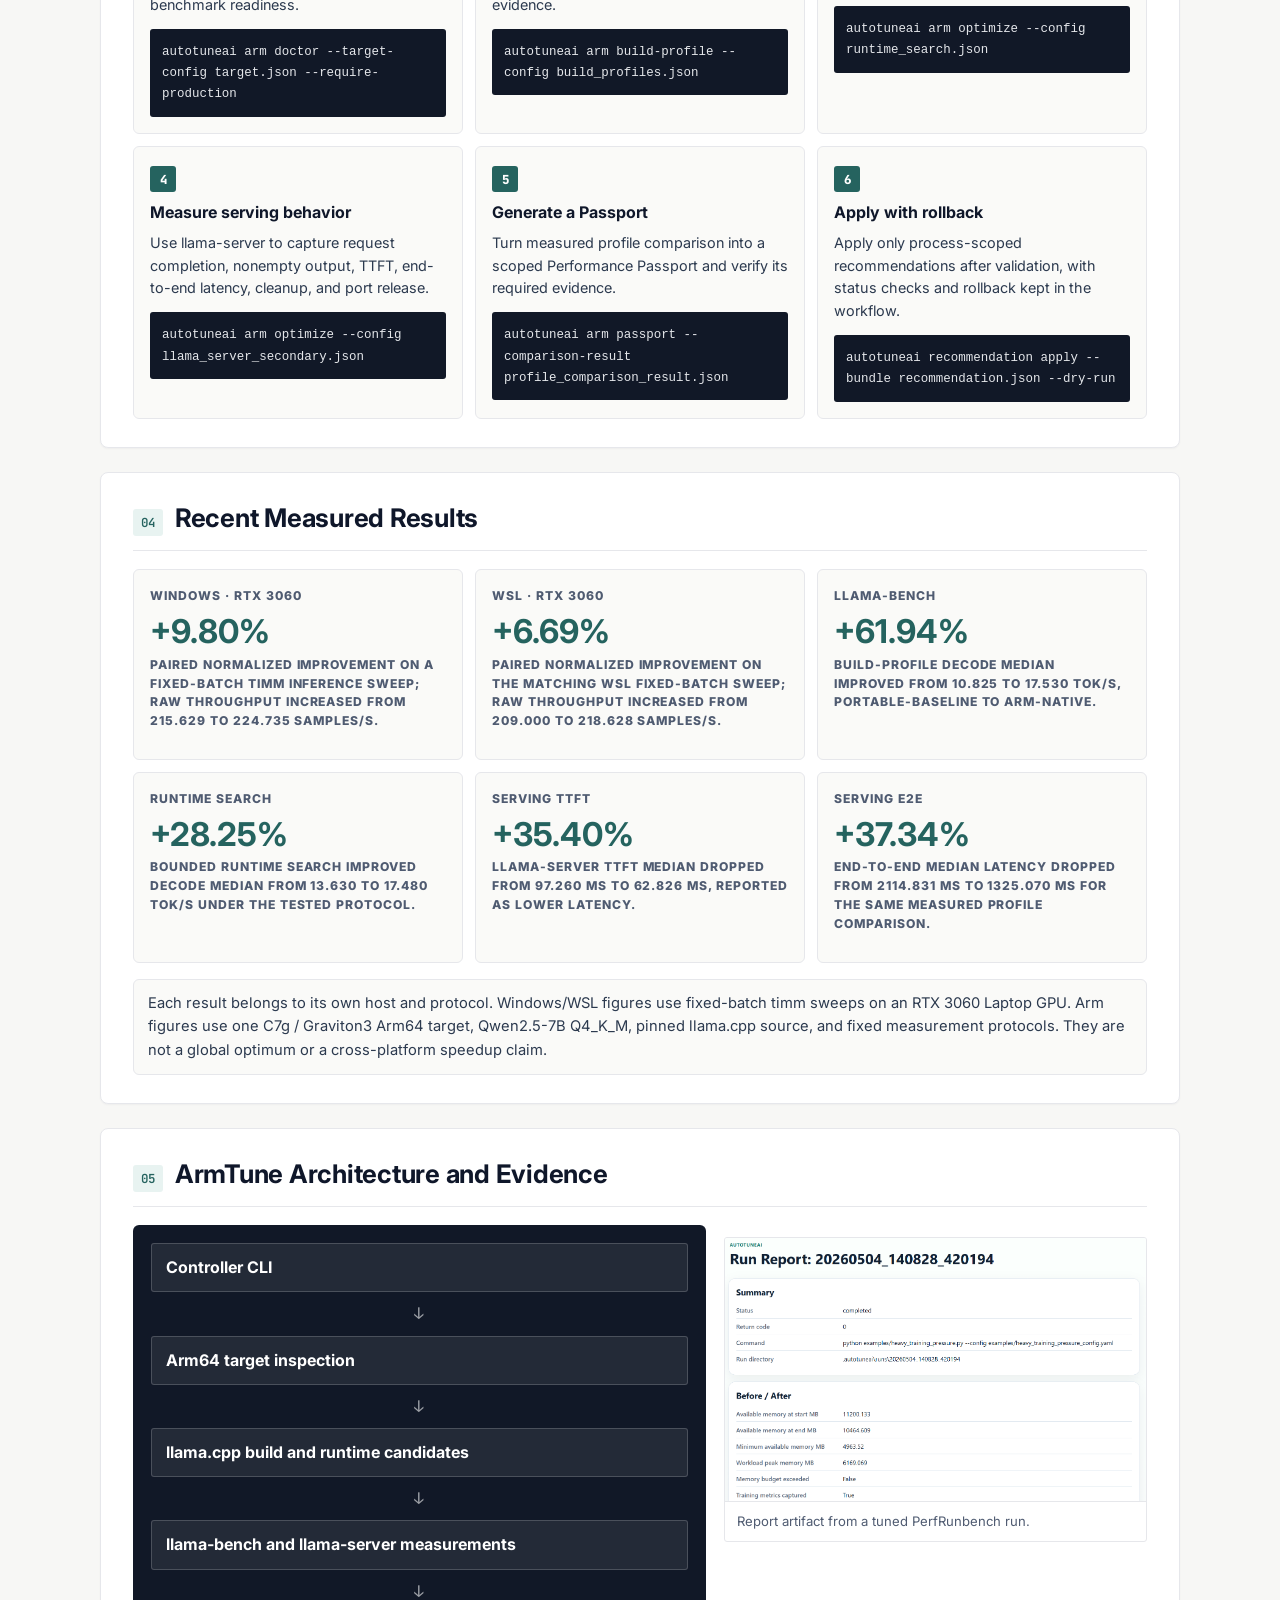
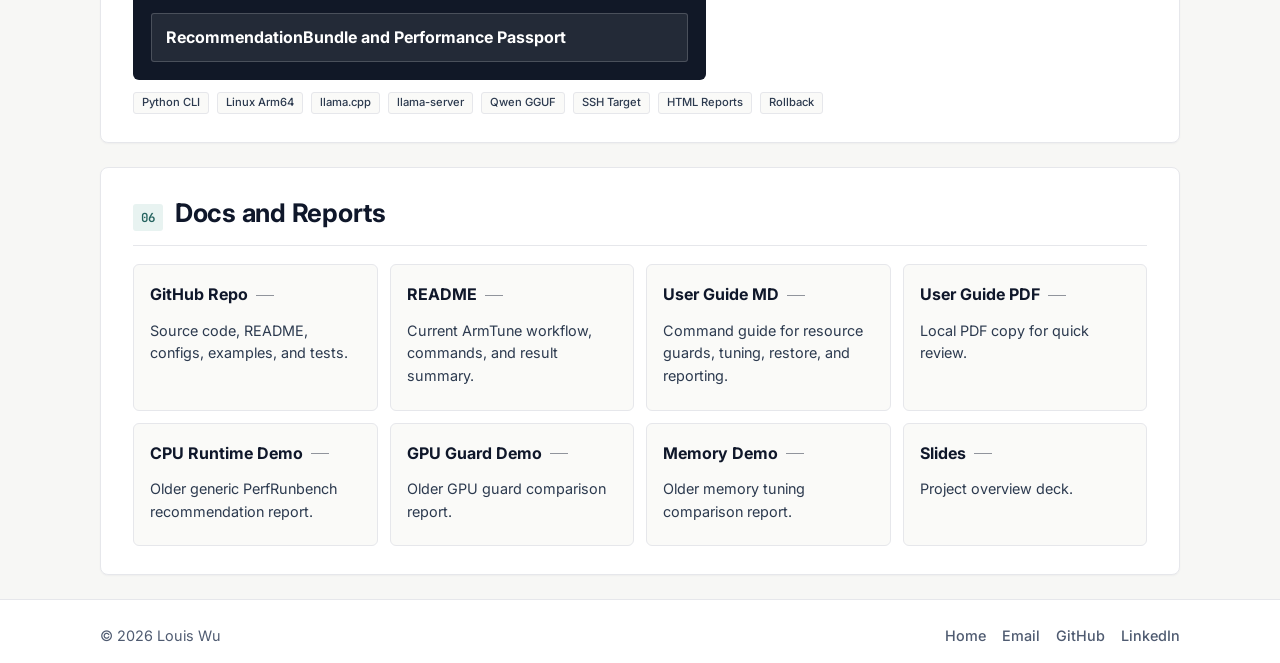
==== commit d0cf3318: "Update portfolio with CV and systems projects" ====
--- a/ai-systems.html
+++ b/ai-systems.html
@@ -3,8 +3,8 @@
 <head>
   <meta charset="UTF-8">
   <meta name="viewport" content="width=device-width, initial-scale=1.0">
-  <meta name="description" content="PerfRunbench and ArmTune project page: Arm inference tuning, llama.cpp serving autotuning, benchmark automation, guarded recommendations, and HTML reports.">
-  <title>PerfRunbench - Arm Inference Tuning</title>
+  <meta name="description" content="PerfRunbench is a cross-platform AI benchmarking and systems-autotuning framework with resource guards, reversible tuning, measured comparisons, reports, and an Arm inference workflow.">
+  <title>PerfRunbench - Reproducible AI Benchmarking and Systems Autotuning</title>
   <link rel="preconnect" href="https://fonts.googleapis.com">
   <link rel="preconnect" href="https://fonts.gstatic.com" crossorigin>
   <link href="https://fonts.googleapis.com/css2?family=Inter:wght@400;500;600;700;800&family=Noto+Sans+TC:wght@400;500;700;800&family=JetBrains+Mono:wght@400;500&display=swap" rel="stylesheet">
@@ -50,13 +50,13 @@
     <section class="project-hero reveal" data-analytics-section="perfrunbench_hero">
       <div class="project-hero-copy">
         <span class="eyebrow">
-          <span class="lang-en">Arm inference and serving autotuning</span>
-          <span class="lang-zh-TW">Arm 推論與 serving 自動調校</span>
+          <span class="lang-en">Reproducible AI benchmarking and systems autotuning</span>
+          <span class="lang-zh-TW">可重現的 AI benchmark 與系統自動調校</span>
         </span>
         <h1>PerfRunbench</h1>
         <p class="project-lede">
-          <span class="lang-en">PerfRunbench is my benchmarking and tuning toolkit for real workloads. ArmTune adds an Arm-focused path: inspect the target, build llama.cpp profiles, run bounded runtime searches, measure llama-server serving behavior, produce a Performance Passport, and apply recommendations with validation and rollback.</span>
-          <span class="lang-zh-TW">PerfRunbench 是我針對真實工作負載做 benchmark 與調校的工具。ArmTune 是其中的 Arm 路線：檢查目標主機、建立 llama.cpp profile、執行有界 runtime 搜尋、量測 llama-server serving 表現、產生 Performance Passport，並以可驗證與可回復的方式套用推薦。</span>
+          <span class="lang-en">PerfRunbench runs training and inference workloads with CPU, memory, and GPU guards; compares reversible runtime and host settings; and records every experiment in HTML and JSON. The same framework supports local, systemd, and Docker executors across Windows/WSL, Linux with NVIDIA GPUs, and Arm systems. ArmTune is its dedicated path for measured Arm inference tuning.</span>
+          <span class="lang-zh-TW">PerfRunbench 可在 CPU、記憶體與 GPU 資源限制下執行訓練與推論工作負載，比較可回復的 runtime 與主機設定，並以 HTML 和 JSON 保存每次實驗。相同框架支援 Windows/WSL、Linux + NVIDIA GPU 與 Arm 系統上的 local、systemd、Docker executor；ArmTune 則是其中專門處理 Arm 推論實測與調校的流程。</span>
         </p>
         <div class="project-actions">
           <a class="btn btn-primary" href="https://github.com/xuwwwww/PerfRunbench" target="_blank" rel="noopener">GitHub</a>
@@ -72,24 +72,24 @@
       </div>
       <div class="project-hero-panel">
         <h2>
-          <span class="lang-en">Measured Arm Scope</span>
-          <span class="lang-zh-TW">Arm 實測範圍</span>
+          <span class="lang-en">Project at a Glance</span>
+          <span class="lang-zh-TW">專案一覽</span>
         </h2>
         <div class="metric-list">
           <div>
-            <strong>C7g</strong>
-            <span class="lang-en">Ubuntu 24.04 Arm64 target, Neoverse-V1, 8 logical CPUs</span>
-            <span class="lang-zh-TW">Ubuntu 24.04 Arm64 目標主機，Neoverse-V1，8 logical CPUs</span>
+            <strong>3 Executors</strong>
+            <span class="lang-en">Local processes, systemd services, and Docker containers</span>
+            <span class="lang-zh-TW">Local process、systemd service 與 Docker container</span>
           </div>
           <div>
-            <strong>Qwen2.5</strong>
-            <span class="lang-en">Qwen2.5-7B Q4_K_M with pinned llama.cpp source and fixed protocols</span>
-            <span class="lang-zh-TW">Qwen2.5-7B Q4_K_M，搭配固定 llama.cpp source 與量測協定</span>
+            <strong>4 Platforms</strong>
+            <span class="lang-en">Windows, WSL, Linux/NVIDIA, and Linux Arm64</span>
+            <span class="lang-zh-TW">Windows、WSL、Linux/NVIDIA 與 Linux Arm64</span>
           </div>
           <div>
-            <strong>Passport</strong>
-            <span class="lang-en">Preliminary measured Performance Passport, verified with 82 artifact manifests</span>
-            <span class="lang-zh-TW">初步實測 Performance Passport，並重新驗證 82 份 artifact manifest</span>
+            <strong>Safe Tuning</strong>
+            <span class="lang-en">Snapshots, validation, canary runs, leases, restore, and rollback</span>
+            <span class="lang-zh-TW">Snapshot、驗證、canary run、lease、restore 與 rollback</span>
           </div>
         </div>
       </div>
@@ -105,30 +105,58 @@
       </div>
       <div class="capability-grid">
         <article class="systems-card">
-          <h3>Target Inspection</h3>
-          <p><span class="lang-en">Validates Linux Arm64 readiness, CPU topology, runtime tools, model paths, SSH trust, artifact destinations, and production benchmark requirements before a run starts.</span><span class="lang-zh-TW">在開始調校前檢查 Linux Arm64 readiness、CPU topology、runtime 工具、模型路徑、SSH trust、artifact 輸出位置與 production benchmark 條件。</span></p>
-        </article>
-        <article class="systems-card">
-          <h3>Build Profiles</h3>
-          <p><span class="lang-en">Builds portable, arm-native, and optimized llama.cpp variants while preserving CMake cache, compile commands, binary hashes, and build evidence.</span><span class="lang-zh-TW">建立 portable、arm-native 與 optimized llama.cpp variants，並保留 CMake cache、compile commands、binary hash 與 build evidence。</span></p>
-        </article>
-        <article class="systems-card">
-          <h3>Runtime Search</h3>
-          <p><span class="lang-en">Runs staged candidate searches over threads, CPU affinity, batch settings, and serving parameters with paired baselines and a configured noise band.</span><span class="lang-zh-TW">針對 threads、CPU affinity、batch 設定與 serving 參數做階段式 candidate search，搭配 paired baseline 與設定好的 noise band。</span></p>
-        </article>
-        <article class="systems-card">
-          <h3>Guarded Apply</h3>
-          <p><span class="lang-en">Packages recommendations with tested scope, status checks, dry-run behavior, process-scoped apply, lease tracking, and rollback.</span><span class="lang-zh-TW">把推薦結果包成有測試範圍、狀態檢查、dry-run、process-scoped apply、lease tracking 與 rollback 的 RecommendationBundle。</span></p>
+          <h3>Resource-Guarded Runs</h3>
+          <p><span class="lang-en">Wraps arbitrary training and inference commands with CPU, memory, and GPU budgets, run-state tracking, cleanup, and executor-specific lifecycle checks.</span><span class="lang-zh-TW">以 CPU、記憶體與 GPU budget 包裝任意訓練或推論指令，並處理 run state、cleanup 與不同 executor 的 lifecycle check。</span></p>
+        </article>
+        <article class="systems-card">
+          <h3>Reversible Tuning</h3>
+          <p><span class="lang-en">Applies process, runtime, Linux, WSL, Windows, and NVIDIA profiles with pre-run snapshots, post-run checks, restore, and rollback.</span><span class="lang-zh-TW">套用 process、runtime、Linux、WSL、Windows 與 NVIDIA profile，並保留執行前 snapshot、執行後檢查、restore 與 rollback。</span></p>
+        </article>
+        <article class="systems-card">
+          <h3>Measured Search</h3>
+          <p><span class="lang-en">Searches candidate settings with fixed workloads, paired baselines, configured noise bands, and statistical confirmation instead of assuming that aggressive settings are faster.</span><span class="lang-zh-TW">使用固定工作負載、paired baseline、noise band 與統計確認搜尋候選設定，而不是假設較激進的設定一定較快。</span></p>
+        </article>
+        <article class="systems-card">
+          <h3>Reports and Recommendations</h3>
+          <p><span class="lang-en">Produces traceable HTML/JSON comparisons and packages eligible settings with their measured scope, evidence, dry-run behavior, status checks, and rollback path.</span><span class="lang-zh-TW">產生可追溯的 HTML/JSON 比較，並把合格設定與實測範圍、證據、dry-run、狀態檢查及 rollback 路徑一起保存。</span></p>
+        </article>
+      </div>
+    </section>
+
+    <section class="card-section reveal" data-analytics-section="perfrunbench_platform_scope">
+      <div class="section-head">
+        <span class="section-tag">02</span>
+        <h2 class="section-title">
+          <span class="lang-en">Cross-Platform Scope</span>
+          <span class="lang-zh-TW">跨平台範圍</span>
+        </h2>
+      </div>
+      <div class="capability-grid">
+        <article class="systems-card">
+          <h3>Windows / WSL</h3>
+          <p><span class="lang-en">Profiles Windows and WSL workloads, records CPU and memory state, and runs fixed-batch GPU experiments with NVIDIA monitoring and rollback.</span><span class="lang-zh-TW">分析 Windows 與 WSL 工作負載，記錄 CPU／記憶體狀態，並以 NVIDIA monitoring 與 rollback 執行固定 batch 的 GPU 實驗。</span></p>
+        </article>
+        <article class="systems-card">
+          <h3>Linux / NVIDIA</h3>
+          <p><span class="lang-en">Combines system, runtime, and GPU profiles on Linux while checking whether each profile helps, stays within noise, or causes a regression.</span><span class="lang-zh-TW">在 Linux 上組合 system、runtime 與 GPU profile，並判斷各設定是有效、落在雜訊範圍內，或造成退步。</span></p>
+        </article>
+        <article class="systems-card">
+          <h3>ArmTune</h3>
+          <p><span class="lang-en">Inspects Arm64 targets, builds portable and Arm-specific llama.cpp profiles, searches runtime settings, measures llama-server behavior, and creates a Performance Passport.</span><span class="lang-zh-TW">檢查 Arm64 主機、建立 portable 與 Arm 專用 llama.cpp profile、搜尋 runtime 設定、量測 llama-server，並產生 Performance Passport。</span></p>
+        </article>
+        <article class="systems-card">
+          <h3>Experimental Workloads</h3>
+          <p><span class="lang-en">Keeps workload adapters separate from the framework, including PyTorch/timm inference, synthetic pressure tests, llama.cpp, and an optional BootTrace structured-output workload.</span><span class="lang-zh-TW">將 workload adapter 與框架分離，涵蓋 PyTorch/timm inference、synthetic pressure test、llama.cpp，以及選用的 BootTrace structured-output workload。</span></p>
         </article>
       </div>
     </section>
 
     <section id="workflow" class="card-section reveal">
       <div class="section-head">
-        <span class="section-tag">02</span>
-        <h2 class="section-title">
-          <span class="lang-en">Workflow</span>
-          <span class="lang-zh-TW">流程</span>
+        <span class="section-tag">03</span>
+        <h2 class="section-title">
+          <span class="lang-en">ArmTune Workflow</span>
+          <span class="lang-zh-TW">ArmTune 流程</span>
         </h2>
       </div>
       <div class="mechanism-grid">
@@ -173,13 +201,23 @@
 
     <section id="results" class="card-section reveal" data-analytics-section="perfrunbench_results">
       <div class="section-head">
-        <span class="section-tag">03</span>
+        <span class="section-tag">04</span>
         <h2 class="section-title">
           <span class="lang-en">Recent Measured Results</span>
           <span class="lang-zh-TW">近期實測結果</span>
         </h2>
       </div>
       <div class="proof-grid">
+        <article class="proof-card">
+          <span>Windows · RTX 3060</span>
+          <strong>+9.80%</strong>
+          <p><span class="lang-en">Paired normalized improvement on a fixed-batch timm inference sweep; raw throughput increased from 215.629 to 224.735 samples/s.</span><span class="lang-zh-TW">固定 batch 的 timm inference paired sweep，normalized improvement 為 9.80%；raw throughput 從 215.629 提升至 224.735 samples/s。</span></p>
+        </article>
+        <article class="proof-card">
+          <span>WSL · RTX 3060</span>
+          <strong>+6.69%</strong>
+          <p><span class="lang-en">Paired normalized improvement on the matching WSL fixed-batch sweep; raw throughput increased from 209.000 to 218.628 samples/s.</span><span class="lang-zh-TW">相同固定 batch protocol 的 WSL paired sweep，normalized improvement 為 6.69%；raw throughput 從 209.000 提升至 218.628 samples/s。</span></p>
+        </article>
         <article class="proof-card">
           <span>llama-bench</span>
           <strong>+61.94%</strong>
@@ -202,17 +240,17 @@
         </article>
       </div>
       <p class="scope-note">
-        <span class="lang-en">Scope: one user-provisioned C7g / Graviton3 Arm64 target, Qwen2.5-7B Q4_K_M, pinned llama.cpp source, fixed prompt and measurement protocols. These are measured results, not a global optimality or cross-instance portability claim.</span>
-        <span class="lang-zh-TW">範圍：單一 user-provisioned C7g / Graviton3 Arm64 目標、Qwen2.5-7B Q4_K_M、固定 llama.cpp source、固定 prompt 與量測協定。這是實測結果，但不是全域最佳化或跨機型可攜性的宣稱。</span>
+        <span class="lang-en">Each result belongs to its own host and protocol. Windows/WSL figures use fixed-batch timm sweeps on an RTX 3060 Laptop GPU. Arm figures use one C7g / Graviton3 Arm64 target, Qwen2.5-7B Q4_K_M, pinned llama.cpp source, and fixed measurement protocols. They are not a global optimum or a cross-platform speedup claim.</span>
+        <span class="lang-zh-TW">每組結果只適用於各自的主機與 protocol。Windows/WSL 數據來自 RTX 3060 Laptop GPU 的固定 batch timm sweep；Arm 數據來自單一 C7g / Graviton3 Arm64 主機、Qwen2.5-7B Q4_K_M、固定 llama.cpp source 與量測協定。這些結果不代表全域最佳值，也不能合併成跨平台加速宣稱。</span>
       </p>
     </section>
 
     <section class="card-section reveal" data-analytics-section="perfrunbench_platform">
       <div class="section-head">
-        <span class="section-tag">04</span>
-        <h2 class="section-title">
-          <span class="lang-en">Architecture and Evidence</span>
-          <span class="lang-zh-TW">架構與證據</span>
+        <span class="section-tag">05</span>
+        <h2 class="section-title">
+          <span class="lang-en">ArmTune Architecture and Evidence</span>
+          <span class="lang-zh-TW">ArmTune 架構與證據</span>
         </h2>
       </div>
       <div class="architecture-layout compact-architecture">
@@ -249,7 +287,7 @@
 
     <section id="docs" class="card-section reveal">
       <div class="section-head">
-        <span class="section-tag">05</span>
+        <span class="section-tag">06</span>
         <h2 class="section-title">
           <span class="lang-en">Docs and Reports</span>
           <span class="lang-zh-TW">文件與報告</span>
--- a/styles.css
+++ b/styles.css
@@ -1212,7 +1212,7 @@
    ========================================================= */
 .activities-grid {
   display: grid;
-  grid-template-columns: repeat(3, 1fr);
+  grid-template-columns: repeat(2, 1fr);
   gap: 20px;
 }
 .activity-column h3 {
@@ -1976,6 +1976,9 @@
   grid-template-columns: repeat(4, minmax(0, 1fr));
   gap: 12px;
 }
+.systems-page .proof-grid {
+  grid-template-columns: repeat(3, minmax(0, 1fr));
+}
 .mechanism-grid {
   display: grid;
   grid-template-columns: repeat(3, minmax(0, 1fr));
@@ -2272,6 +2275,7 @@
   .systems-grid,
   .capability-grid,
   .proof-grid,
+  .systems-page .proof-grid,
   .mechanism-grid,
   .link-grid {
     grid-template-columns: repeat(2, 1fr);
@@ -2456,6 +2460,7 @@
   .systems-grid,
   .capability-grid,
   .proof-grid,
+  .systems-page .proof-grid,
   .mechanism-grid,
   .command-grid,
   .link-grid {
@@ -2463,11 +2468,6 @@
   }
   .evidence-card-wide {
     grid-column: auto;
-  }
-  .portfolio-carousel {
-    width: 100%;
-    min-height: 540px;
-    padding-inline: 18px;
   }
   /* Cards */
   .card-section {
@@ -2488,27 +2488,35 @@
   .quick-facts { grid-template-columns: 1fr; gap: 10px; margin-top: 14px; }
   .fact { padding: 14px 16px; }
   .portfolio-carousel {
-    height: calc(100svh - var(--nav-height-mobile) - 24px);
-    min-height: 500px;
+    width: 100%;
+    height: auto;
+    min-height: 0;
     margin: 6px auto 24px;
-    padding: 180px 14px;
-    scroll-padding-block: 180px;
-  }
-  .portfolio-carousel > .carousel-card {
-    margin-bottom: 10px;
-  }
-  .portfolio-carousel > .carousel-card[data-coverflow-state="active"] {
-    left: -10px;
-    width: calc(100% + 20px);
-    max-width: calc(var(--max-width) + 20px);
-  }
+    padding: 0 10px;
+    overflow: visible;
+    overscroll-behavior: auto;
+    scroll-padding-block: 0;
+    scroll-snap-type: none;
+    perspective: none;
+    cursor: auto;
+    touch-action: auto;
+  }
+  .portfolio-carousel > .carousel-card,
+  .portfolio-carousel > .carousel-card[data-coverflow-state="active"],
   .portfolio-carousel > .carousel-card[data-coverflow-state="before"],
-  .portfolio-carousel > .carousel-card[data-coverflow-state="after"] {
-    transform: translateZ(-16px) scale(0.94);
-  }
+  .portfolio-carousel > .carousel-card[data-coverflow-state="after"],
   .portfolio-carousel > .carousel-card[data-coverflow-state="past"],
   .portfolio-carousel > .carousel-card[data-coverflow-state="future"] {
-    transform: translateZ(-40px) scale(0.88);
+    left: 0;
+    width: 100%;
+    max-width: none;
+    margin: 0 0 12px;
+    scroll-snap-align: none;
+    z-index: auto;
+    transform: none;
+    opacity: 1;
+    filter: none;
+    transition: none;
   }
 
   /* Timeline */
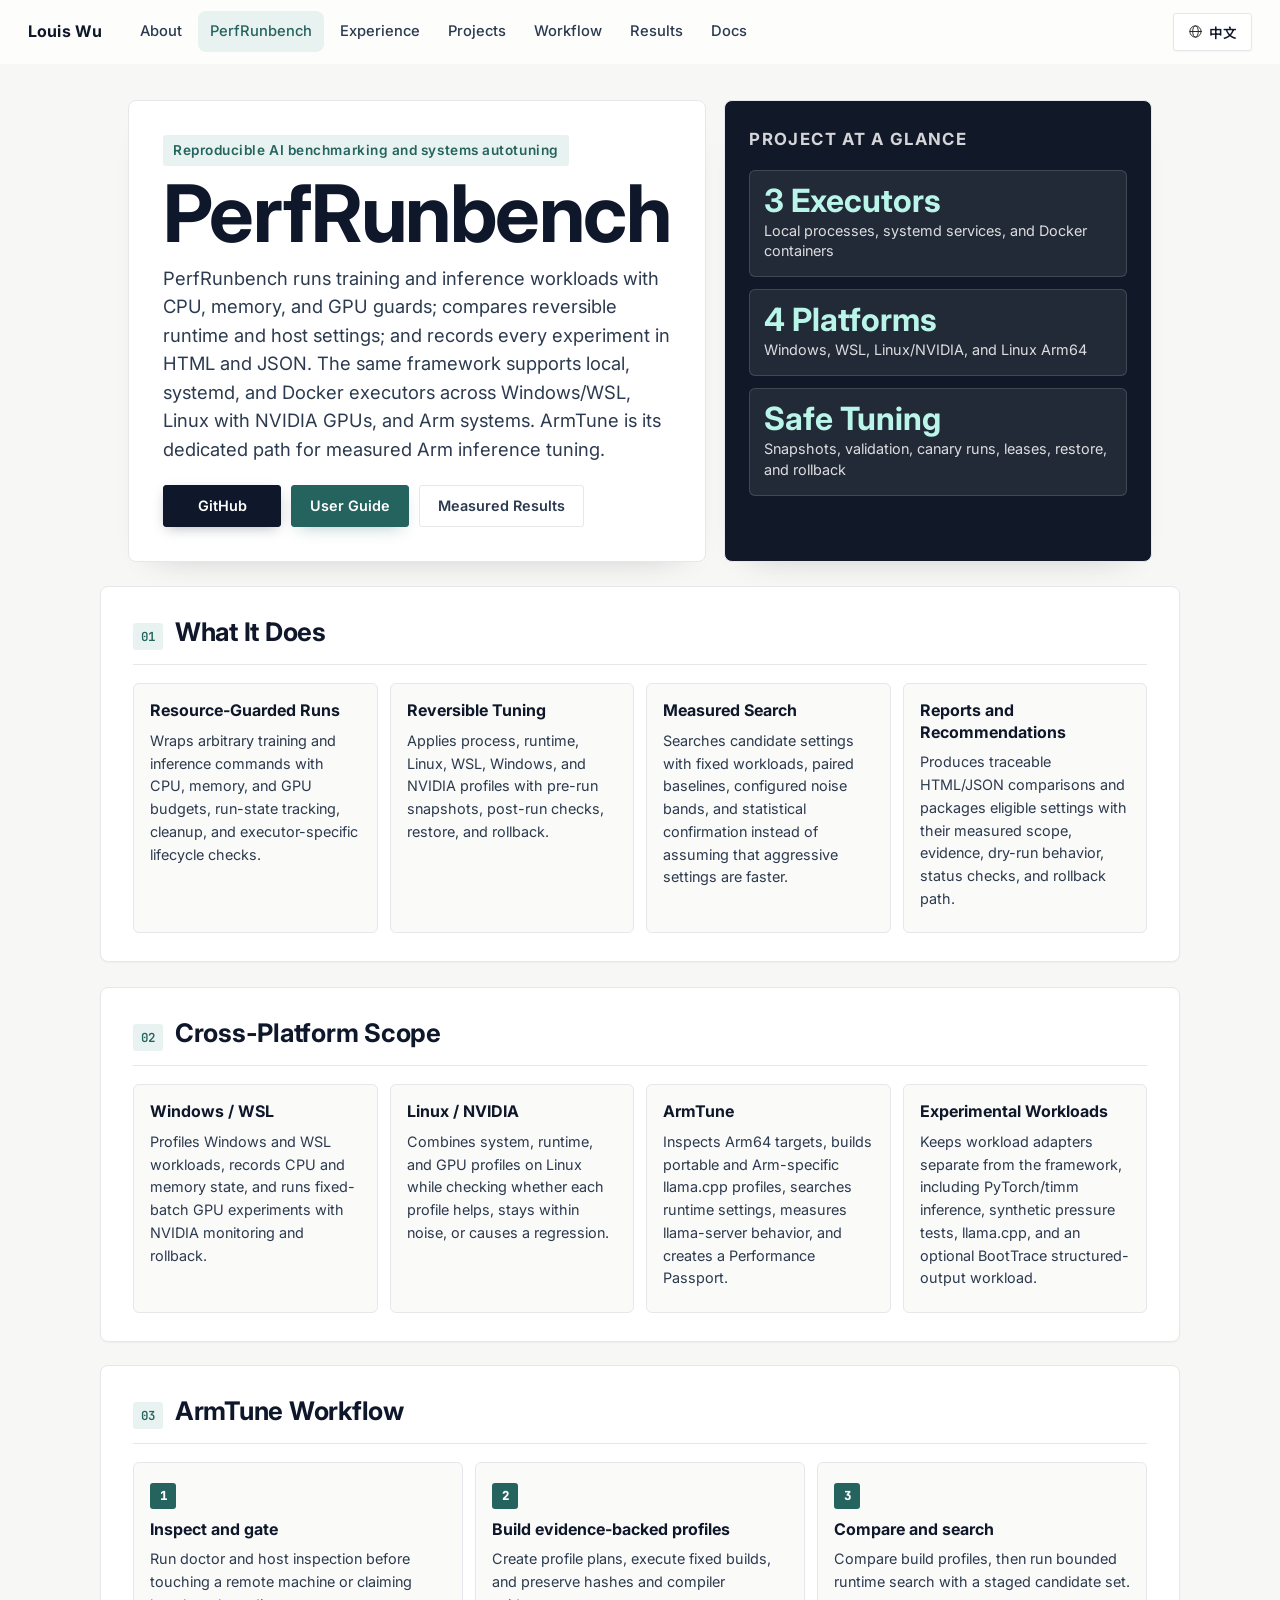
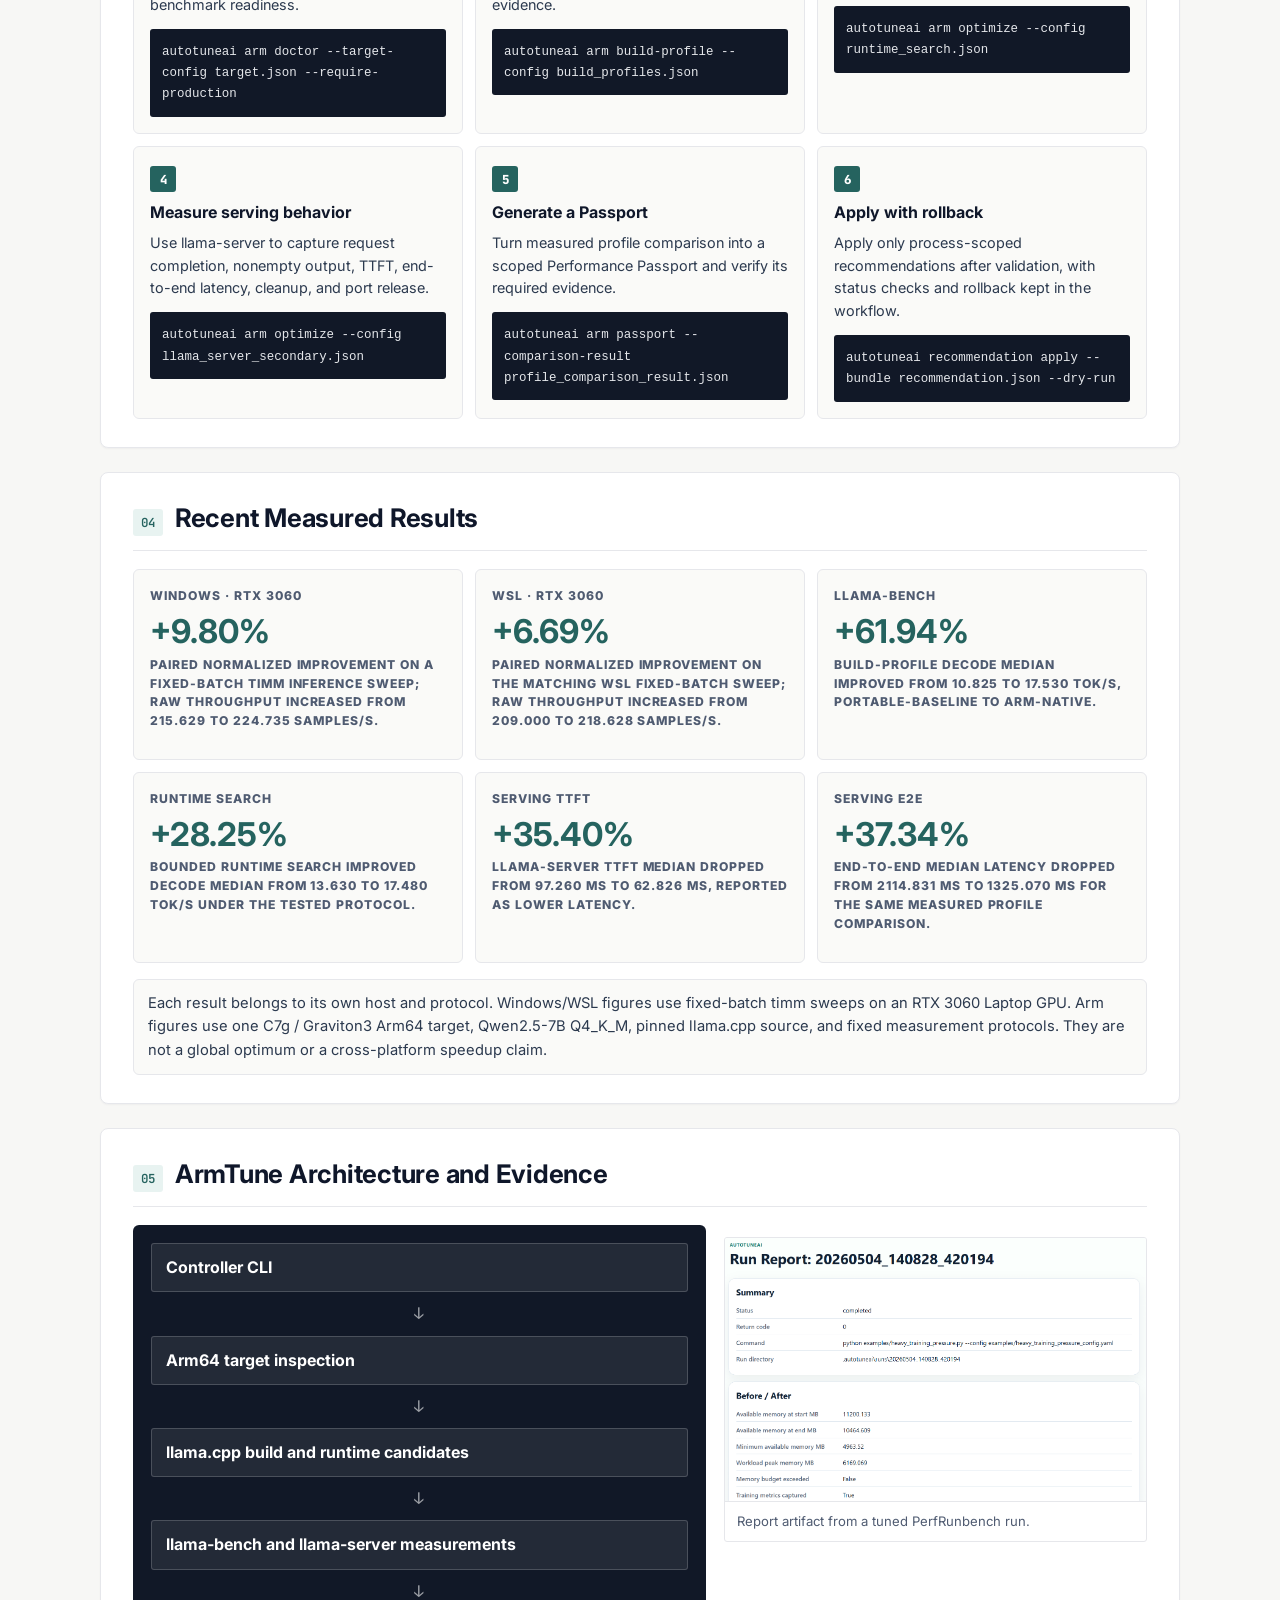
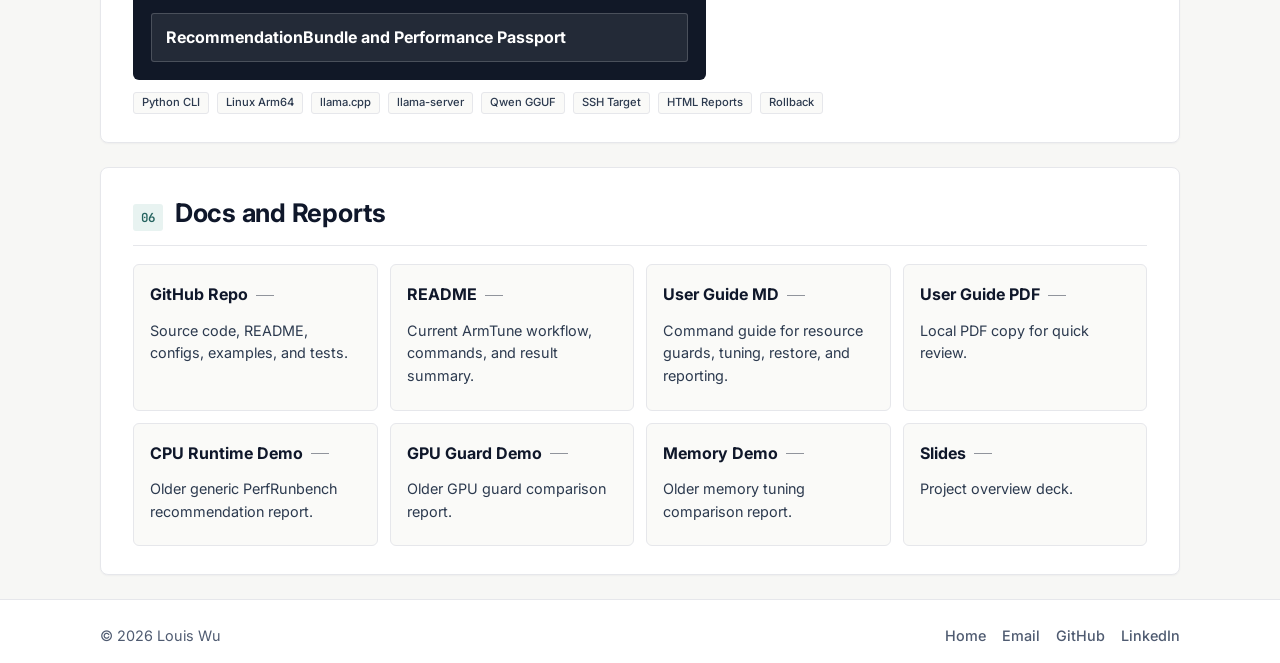
==== commit 2e499806: "Refresh portfolio and project details with safer snake routing" ====
--- a/ai-systems.html
+++ b/ai-systems.html
@@ -8,7 +8,7 @@
   <link rel="preconnect" href="https://fonts.googleapis.com">
   <link rel="preconnect" href="https://fonts.gstatic.com" crossorigin>
   <link href="https://fonts.googleapis.com/css2?family=Inter:wght@400;500;600;700;800&family=Noto+Sans+TC:wght@400;500;700;800&family=JetBrains+Mono:wght@400;500&display=swap" rel="stylesheet">
-  <link rel="stylesheet" href="styles.css">
+  <link rel="stylesheet" href="styles.css?v=language-20261101-r4">
 
   <!-- Google Analytics -->
   <script async src="https://www.googletagmanager.com/gtag/js?id=G-3Z41G18VKJ"></script>
@@ -38,6 +38,7 @@
 
     <div class="topbar-actions">
       <button id="lang-switch" type="button" aria-label="Switch language">
+        <svg class="language-globe" viewBox="0 0 24 24" width="15" height="15" fill="none" aria-hidden="true"><circle cx="12" cy="12" r="9"/><ellipse cx="12" cy="12" rx="4.5" ry="9"/><path d="M3 12h18"/></svg>
         <span id="lang-switch-label">中文</span>
       </button>
       <button id="nav-toggle" class="nav-toggle" type="button" aria-label="Open menu" aria-expanded="false">
@@ -345,6 +346,6 @@
     </div>
   </footer>
 
-  <script src="scripts.js"></script>
+  <script src="scripts.js?v=projects-20261101-r12"></script>
 </body>
 </html>
--- a/styles.css
+++ b/styles.css
@@ -159,6 +159,13 @@
   transition: all 0.2s var(--ease);
   box-shadow: var(--shadow-sm);
 }
+.language-globe {
+  flex: 0 0 auto;
+  stroke: #202020;
+  stroke-width: 1.5;
+  stroke-linecap: round;
+  stroke-linejoin: round;
+}
 #lang-switch:hover {
   border-color: var(--accent);
   color: var(--accent);
@@ -399,80 +406,6 @@
   50% { opacity: 0.72; }
 }
 
-/* =========================================================
-   Vertical Coverflow Carousel
-   ========================================================= */
-.portfolio-carousel {
-  position: relative;
-  width: min(calc(var(--max-width) + 96px), 100%);
-  height: min(78svh, 860px);
-  min-height: 560px;
-  margin: 8px auto 44px;
-  padding: 220px 48px;
-  overflow-x: hidden;
-  overflow-y: auto;
-  scroll-snap-type: y proximity;
-  scroll-padding-block: 220px;
-  overscroll-behavior-y: contain;
-  scrollbar-width: none;
-  perspective: 1100px;
-  outline: none;
-  cursor: grab;
-  touch-action: pan-y;
-}
-.portfolio-carousel::-webkit-scrollbar { display: none; }
-.portfolio-carousel:focus-visible {
-  outline: 3px solid rgba(37, 99, 95, 0.2);
-  outline-offset: 4px;
-}
-.portfolio-carousel.is-dragging {
-  cursor: grabbing;
-  user-select: none;
-}
-.portfolio-carousel.is-dragging,
-.portfolio-carousel.is-wheel-driving {
-  scroll-snap-type: none;
-}
-.portfolio-carousel img {
-  -webkit-user-drag: none;
-  user-select: none;
-}
-.portfolio-carousel > .carousel-card {
-  position: relative;
-  left: 0;
-  width: 100%;
-  max-width: var(--max-width);
-  margin: 0 auto 14px;
-  scroll-snap-align: center;
-  scroll-snap-stop: always;
-  transform-origin: center center;
-  transition: left 0.34s var(--ease), width 0.34s var(--ease), max-width 0.34s var(--ease), transform 0.34s var(--ease), opacity 0.34s var(--ease), filter 0.34s var(--ease), box-shadow 0.34s var(--ease), border-color 0.34s var(--ease);
-}
-.portfolio-carousel > .carousel-card[data-coverflow-state="active"] {
-  z-index: 4;
-  left: -32px;
-  width: calc(100% + 64px);
-  max-width: calc(var(--max-width) + 64px);
-  transform: none;
-  opacity: 1;
-  filter: none;
-  border-color: var(--border-strong);
-  box-shadow: 0 28px 56px -32px rgba(15, 23, 42, 0.58);
-}
-.portfolio-carousel > .carousel-card[data-coverflow-state="before"],
-.portfolio-carousel > .carousel-card[data-coverflow-state="after"] {
-  z-index: 3;
-  transform: translateZ(-24px) scale(0.89) rotateX(1deg);
-  opacity: 0.66;
-  filter: saturate(0.78);
-}
-.portfolio-carousel > .carousel-card[data-coverflow-state="past"],
-.portfolio-carousel > .carousel-card[data-coverflow-state="future"] {
-  z-index: 1;
-  transform: translateZ(-70px) scale(0.80);
-  opacity: 0.34;
-  filter: saturate(0.58);
-}
 
 /* =========================================================
    Section Cards
@@ -487,92 +420,6 @@
   box-shadow: var(--shadow-sm);
 }
 
-.section-rail {
-  position: fixed;
-  left: max(10px, calc((100vw - var(--max-width)) / 2 - 174px));
-  top: 50%;
-  transform: translateY(-50%);
-  z-index: 20;
-  display: grid;
-  gap: 6px;
-  width: 124px;
-  max-height: 82vh;
-  overflow-y: auto;
-  padding: 7px;
-  background: rgba(255, 255, 255, 0.82);
-  border: 1px solid var(--border);
-  border-radius: var(--radius);
-  box-shadow: var(--shadow-sm);
-  backdrop-filter: blur(12px);
-  -webkit-backdrop-filter: blur(12px);
-}
-.section-rail::-webkit-scrollbar { width: 4px; }
-.section-rail::-webkit-scrollbar-thumb { background: var(--border-strong); border-radius: 2px; }
-.section-rail a {
-  width: 100%;
-  min-height: 54px;
-  display: block;
-  padding: 6px;
-  border: 1px solid transparent;
-  border-radius: var(--radius-sm);
-  color: var(--text-4);
-  background: transparent;
-  transition: background 0.18s var(--ease), color 0.18s var(--ease), border-color 0.18s var(--ease), transform 0.18s var(--ease);
-}
-.section-rail a:hover { background: var(--surface-2); color: var(--text); transform: translateX(2px); }
-.section-rail a.active {
-  color: var(--text);
-  background: var(--surface);
-  border-color: var(--accent);
-  box-shadow: 0 5px 14px -10px rgba(37, 99, 95, 0.7);
-}
-.rail-preview {
-  display: grid;
-  grid-template-columns: 30px minmax(0, 1fr);
-  align-items: center;
-  gap: 7px;
-  min-width: 0;
-}
-.rail-preview-hero { grid-template-columns: 36px minmax(0, 1fr); }
-.rail-preview-thumb,
-.rail-preview-index {
-  width: 30px;
-  height: 30px;
-  display: grid;
-  place-items: center;
-  flex: 0 0 auto;
-  border: 1px solid var(--border);
-  border-radius: 3px;
-  background: var(--surface-2);
-  color: var(--accent);
-  font-family: 'JetBrains Mono', ui-monospace, monospace;
-  font-size: 0.68rem;
-  font-weight: 800;
-}
-.rail-preview-thumb {
-  width: 36px;
-  height: 36px;
-  overflow: hidden;
-}
-.rail-preview-thumb img { width: 100%; height: 100%; object-fit: cover; }
-.rail-preview-copy { min-width: 0; display: grid; gap: 1px; }
-.rail-preview-copy strong,
-.rail-preview-copy small {
-  display: block;
-  overflow: hidden;
-  text-overflow: ellipsis;
-  white-space: nowrap;
-}
-.rail-preview-copy strong { color: var(--text-2); font-size: 0.72rem; line-height: 1.3; }
-.rail-preview-copy small { color: var(--text-4); font-size: 0.62rem; line-height: 1.25; }
-.section-rail a.active .rail-preview-index {
-  color: #fff;
-  background: var(--accent);
-  border-color: var(--accent);
-}
-.section-rail a.active .rail-preview-copy strong { color: var(--accent-2); }
-.section-rail a.active .rail-preview-copy small { color: var(--text-3); }
-.section-rail a.active .rail-preview-thumb { border-color: var(--accent); }
 
 .section-head {
   display: flex;
@@ -1704,7 +1551,7 @@
   opacity: 0;
 }
 .easter-cell .snake-trail {
-  background: #2f7d32;
+  background: var(--snake-trail-fill, var(--snake-core-fill));
   border-radius: 0;
   z-index: 1;
 }
@@ -1733,13 +1580,13 @@
   height: var(--snake-body-size);
 }
 .easter-cell .snake-food-dot {
-  width: 58%;
-  height: 58%;
+  width: 70%;
+  height: 80%;
   left: 50%;
   top: 50%;
   transform: translate(-50%, -50%);
-  background: #d92d20;
-  border-radius: 999px;
+  background: url('assets/icons/apple.svg') center / contain no-repeat;
+  border-radius: 0;
   z-index: 3;
 }
 .easter-controls {
@@ -1802,7 +1649,7 @@
   background: #8fd18f;
 }
 .legend-food {
-  background: #d92d20;
+  background: url('assets/icons/apple.svg') center / contain no-repeat;
 }
 .sr-only {
   position: absolute;
@@ -2487,37 +2334,6 @@
   /* About facts */
   .quick-facts { grid-template-columns: 1fr; gap: 10px; margin-top: 14px; }
   .fact { padding: 14px 16px; }
-  .portfolio-carousel {
-    width: 100%;
-    height: auto;
-    min-height: 0;
-    margin: 6px auto 24px;
-    padding: 0 10px;
-    overflow: visible;
-    overscroll-behavior: auto;
-    scroll-padding-block: 0;
-    scroll-snap-type: none;
-    perspective: none;
-    cursor: auto;
-    touch-action: auto;
-  }
-  .portfolio-carousel > .carousel-card,
-  .portfolio-carousel > .carousel-card[data-coverflow-state="active"],
-  .portfolio-carousel > .carousel-card[data-coverflow-state="before"],
-  .portfolio-carousel > .carousel-card[data-coverflow-state="after"],
-  .portfolio-carousel > .carousel-card[data-coverflow-state="past"],
-  .portfolio-carousel > .carousel-card[data-coverflow-state="future"] {
-    left: 0;
-    width: 100%;
-    max-width: none;
-    margin: 0 0 12px;
-    scroll-snap-align: none;
-    z-index: auto;
-    transform: none;
-    opacity: 1;
-    filter: none;
-    transition: none;
-  }
 
   /* Timeline */
   .timeline-item { padding-left: 24px; }
